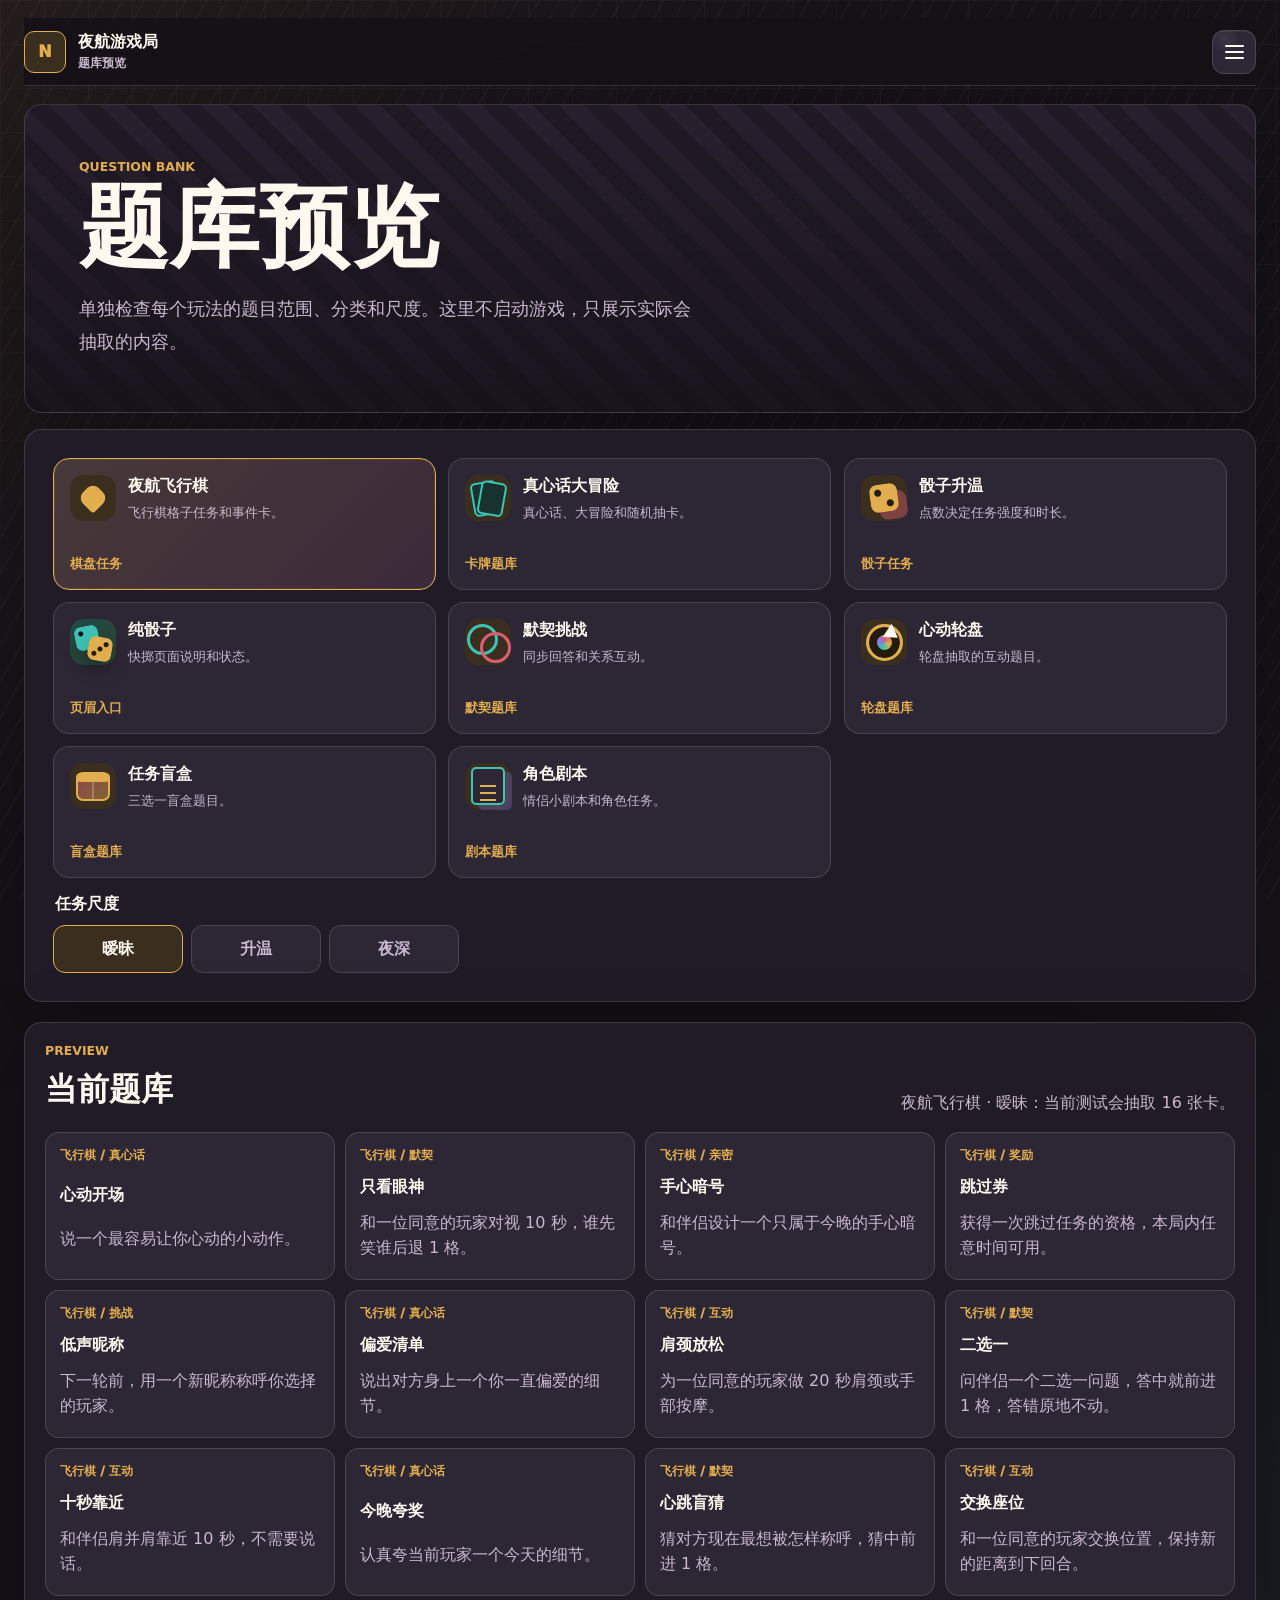
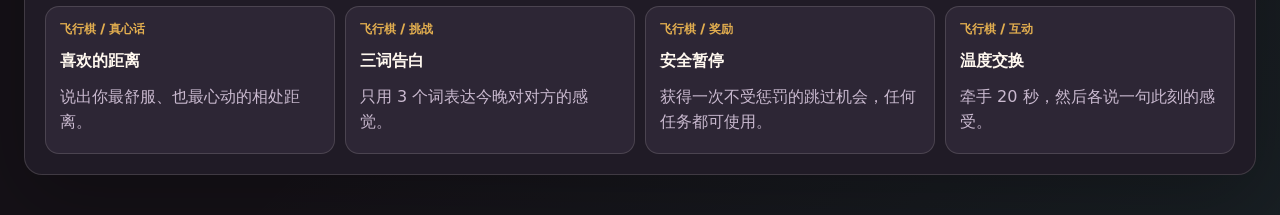
==== bank.html @ 799eeb6a "done" ====
<!doctype html>
<html lang="zh-CN">
  <head>
    <meta charset="UTF-8" />
    <meta name="viewport" content="width=device-width, initial-scale=1.0" />
    <title>题库预览 · 夜航游戏局</title>
    <link rel="stylesheet" href="styles.css" />
  </head>
  <body class="bank-page">
    <div class="page-texture" aria-hidden="true"></div>

    <main class="app-shell">
      <header class="site-header">
        <a class="brand-mark" href="index.html" aria-label="回到游戏库">
          <span class="brand-sigil">N</span>
          <span>
            <strong>夜航游戏局</strong>
            <small>题库预览</small>
          </span>
        </a>
        <button class="nav-toggle" type="button" aria-controls="siteMenu" aria-expanded="false" aria-label="打开页面导航">
          <span aria-hidden="true"></span>
        </button>
        <div class="header-content" id="siteMenu">
          <nav class="quick-nav" aria-label="页面导航">
            <a href="index.html#gamePicker">游戏库</a>
            <a href="bank.html" aria-current="page">题库预览</a>
            <a href="dice.html">纯骰子</a>
            <a href="ddf.html">Deep♂Dark♂Fantasy</a>
          </nav>
          <div class="header-meta" aria-label="站点状态">
            <span>独立页面</span>
            <span><b id="heroQuestionCount">0</b> 个题目</span>
            <span>3 档尺度</span>
            <span>可检查</span>
          </div>
        </div>
      </header>

      <section class="bank-page-hero" aria-labelledby="bankPageTitle">
        <div>
          <p class="eyebrow">Question Bank</p>
          <h1 id="bankPageTitle">题库预览</h1>
          <p class="lede">单独检查每个玩法的题目范围、分类和尺度。这里不启动游戏，只展示实际会抽取的内容。</p>
        </div>
      </section>

      <form class="bank-filter-form" id="setupForm" aria-label="题库筛选">
        <section class="game-picker bank-picker" id="gamePicker" aria-label="选择题库">
          <button class="game-card is-active" type="button" data-game="flight">
            <span class="game-icon flight-icon" aria-hidden="true"></span>
            <span>
              <strong>夜航飞行棋</strong>
              <small>飞行棋格子任务和事件卡。</small>
            </span>
            <b>棋盘任务</b>
          </button>
          <button class="game-card" type="button" data-game="truth">
            <span class="game-icon card-icon" aria-hidden="true"></span>
            <span>
              <strong>真心话大冒险</strong>
              <small>真心话、大冒险和随机抽卡。</small>
            </span>
            <b>卡牌题库</b>
          </button>
          <button class="game-card" type="button" data-game="dice">
            <span class="game-icon dice-icon" aria-hidden="true"></span>
            <span>
              <strong>骰子升温</strong>
              <small>点数决定任务强度和时长。</small>
            </span>
            <b>骰子任务</b>
          </button>
          <button class="game-card quick-dice-card" type="button" data-game="quickDice">
            <span class="game-icon pure-dice-icon" aria-hidden="true"></span>
            <span>
              <strong>纯骰子</strong>
              <small>快掷页面说明和状态。</small>
            </span>
            <b>页眉入口</b>
          </button>
          <button class="game-card" type="button" data-game="sync">
            <span class="game-icon sync-icon" aria-hidden="true"></span>
            <span>
              <strong>默契挑战</strong>
              <small>同步回答和关系互动。</small>
            </span>
            <b>默契题库</b>
          </button>
          <button class="game-card" type="button" data-game="wheel">
            <span class="game-icon wheel-icon" aria-hidden="true"></span>
            <span>
              <strong>心动轮盘</strong>
              <small>轮盘抽取的互动题目。</small>
            </span>
            <b>轮盘题库</b>
          </button>
          <button class="game-card" type="button" data-game="box">
            <span class="game-icon box-icon" aria-hidden="true"></span>
            <span>
              <strong>任务盲盒</strong>
              <small>三选一盲盒题目。</small>
            </span>
            <b>盲盒题库</b>
          </button>
          <button class="game-card" type="button" data-game="story">
            <span class="game-icon story-icon" aria-hidden="true"></span>
            <span>
              <strong>角色剧本</strong>
              <small>情侣小剧本和角色任务。</small>
            </span>
            <b>剧本题库</b>
          </button>
        </section>

        <section class="bank-filter-panel">
          <fieldset>
            <legend>任务尺度</legend>
            <div class="segmented" role="radiogroup" aria-label="任务尺度">
              <label>
                <input type="radio" name="spiceLevel" value="soft" checked />
                <span>暧昧</span>
              </label>
              <label>
                <input type="radio" name="spiceLevel" value="warm" />
                <span>升温</span>
              </label>
              <label>
                <input type="radio" name="spiceLevel" value="hot" />
                <span>夜深</span>
              </label>
            </div>
          </fieldset>

          <fieldset class="dice-options is-hidden" id="diceOptions">
            <legend>骰子数量</legend>
            <div class="segmented" role="radiogroup" aria-label="骰子数量">
              <label>
                <input type="radio" name="diceCount" value="1" />
                <span>1 颗</span>
              </label>
              <label>
                <input type="radio" name="diceCount" value="2" checked />
                <span>2 颗</span>
              </label>
              <label>
                <input type="radio" name="diceCount" value="3" />
                <span>3 颗</span>
              </label>
              <label>
                <input type="radio" name="diceCount" value="4" />
                <span>4 颗</span>
              </label>
              <label>
                <input type="radio" name="diceCount" value="5" />
                <span>5 颗</span>
              </label>
              <label>
                <input type="radio" name="diceCount" value="6" />
                <span>6 颗</span>
              </label>
              <label>
                <input type="radio" name="diceCount" value="7" />
                <span>7 颗</span>
              </label>
              <label>
                <input type="radio" name="diceCount" value="8" />
                <span>8 颗</span>
              </label>
            </div>
          </fieldset>
        </section>
      </form>

      <section class="bank-section standalone-bank" id="bankSection" aria-labelledby="bankTitle">
        <div class="section-heading">
          <div>
            <p class="eyebrow">Preview</p>
            <h2 id="bankTitle">当前题库</h2>
          </div>
          <p id="bankSummary">选择玩法和尺度后，这里会显示实际抽取范围。</p>
        </div>
        <div class="bank-grid" id="questionBank" aria-live="polite"></div>
      </section>
    </main>

    <script src="script.js"></script>
  </body>
</html>
---- styles.css ----
:root {
  --bg: #151117;
  --bg-deep: #0f0c12;
  --surface: #231d29;
  --surface-strong: #2d2635;
  --surface-soft: #332a3c;
  --ink: #fff8ef;
  --muted: #c9b9cf;
  --line: rgba(255, 248, 239, 0.14);
  --gold: #e1ad4f;
  --rose: #dc5d72;
  --teal: #3dc2b4;
  --violet: #8d78ea;
  --wine: #96384b;
  --fantasy: #c0264f;
  --fantasy-deep: #08050a;
  --focus: #ffd46b;
  --cell: #30283a;
  --safe: #51455e;
  color-scheme: dark;
  font-family:
    Inter, "PingFang SC", "Microsoft YaHei", "Noto Sans CJK SC", system-ui,
    sans-serif;
}

* {
  box-sizing: border-box;
}

html {
  scroll-behavior: smooth;
}

body {
  min-height: 100vh;
  margin: 0;
  background:
    linear-gradient(135deg, rgba(225, 173, 79, 0.07), transparent 28%),
    linear-gradient(315deg, rgba(61, 194, 180, 0.08), transparent 34%),
    var(--bg);
  color: var(--ink);
  overflow-x: hidden;
}

body.fantasy-mode {
  background:
    radial-gradient(circle at 12% 18%, rgba(255, 0, 180, 0.2), transparent 28%),
    radial-gradient(circle at 85% 8%, rgba(126, 34, 206, 0.24), transparent 30%),
    linear-gradient(135deg, rgba(192, 38, 79, 0.2), transparent 30%),
    linear-gradient(315deg, rgba(225, 173, 79, 0.08), transparent 34%),
    var(--fantasy-deep);
}

body.fantasy-mode::after {
  content: "";
  position: fixed;
  inset: 0;
  z-index: -1;
  background:
    repeating-linear-gradient(
      to bottom,
      rgba(255, 255, 255, 0.055) 0,
      rgba(255, 255, 255, 0.055) 1px,
      transparent 1px,
      transparent 5px
    );
  mix-blend-mode: overlay;
  opacity: 0.36;
  pointer-events: none;
}

body::before {
  content: "";
  position: fixed;
  inset: 0;
  z-index: -2;
  background:
    linear-gradient(rgba(255, 248, 239, 0.035) 1px, transparent 1px),
    linear-gradient(90deg, rgba(255, 248, 239, 0.035) 1px, transparent 1px);
  background-size: 44px 44px;
  mask-image: linear-gradient(to bottom, black, transparent 82%);
  animation: gridFloat 18s linear infinite;
}

.page-texture {
  position: fixed;
  inset: 0;
  z-index: -1;
  background:
    repeating-linear-gradient(
      120deg,
      transparent 0,
      transparent 16px,
      rgba(255, 248, 239, 0.025) 16px,
      rgba(255, 248, 239, 0.025) 18px
    );
  animation: textureDrift 22s linear infinite;
  pointer-events: none;
}

.ddf-dare-only .app-shell {
  position: relative;
  z-index: 2;
}

.ddf-dare-only .page-texture {
  z-index: 30;
  overflow: hidden;
  background:
    radial-gradient(circle at 18% 18%, rgba(192, 132, 252, 0.18), transparent 26%),
    radial-gradient(circle at 82% 36%, rgba(217, 70, 239, 0.13), transparent 30%),
    repeating-linear-gradient(
      120deg,
      transparent 0,
      transparent 16px,
      rgba(255, 248, 239, 0.025) 16px,
      rgba(255, 248, 239, 0.025) 18px
    );
  mix-blend-mode: screen;
  animation: textureDrift 22s linear infinite;
}

.ddf-dare-only .page-texture::before,
.ddf-dare-only .page-texture::after {
  content: "";
  position: fixed;
  pointer-events: none;
}

.ddf-dare-only .page-texture::before {
  inset: -18% -14%;
  z-index: 0;
  background:
    radial-gradient(ellipse at 12% 28%, rgba(168, 85, 247, 0.5), transparent 42%),
    radial-gradient(ellipse at 76% 18%, rgba(236, 72, 153, 0.28), transparent 36%),
    radial-gradient(ellipse at 38% 68%, rgba(126, 34, 206, 0.44), transparent 48%),
    radial-gradient(ellipse at 88% 82%, rgba(109, 40, 217, 0.34), transparent 44%),
    radial-gradient(ellipse at 50% 44%, rgba(59, 7, 100, 0.34), transparent 58%);
  filter: blur(42px);
  mix-blend-mode: screen;
  opacity: 0.86;
  transform: translate3d(0, 0, 0) scale(1);
  animation: ddfPageSmoke 18s ease-in-out infinite;
  will-change: transform, opacity;
}

.ddf-dare-only .page-texture::after {
  top: -10vh;
  left: 50%;
  z-index: 1;
  width: min(58vw, 720px);
  height: min(88vh, 860px);
  background:
    linear-gradient(180deg, rgba(255, 255, 255, 0.98), rgba(216, 180, 254, 0.78) 34%, rgba(168, 85, 247, 0.2) 62%, transparent),
    linear-gradient(90deg, rgba(255, 255, 255, 0.28), transparent 18%, rgba(192, 132, 252, 0.3));
  clip-path: polygon(45% 0, 58% 0, 48% 23%, 66% 23%, 44% 49%, 58% 49%, 28% 100%, 37% 60%, 21% 60%, 41% 33%, 30% 33%);
  filter:
    drop-shadow(0 0 14px rgba(255, 255, 255, 0.9))
    drop-shadow(0 0 28px rgba(216, 180, 254, 0.76))
    drop-shadow(0 0 54px rgba(168, 85, 247, 0.56));
  mix-blend-mode: screen;
  opacity: 0;
  transform: translate3d(-8%, 0, 0) rotate(8deg) scale(0.98);
  animation: ddfLightningFlash 8.6s steps(1, end) infinite;
  will-change: opacity, transform;
}

button,
input {
  font: inherit;
}

button,
a {
  -webkit-tap-highlight-color: transparent;
}

button {
  cursor: pointer;
}

button:disabled {
  cursor: not-allowed;
  opacity: 0.5;
}

.plane:disabled {
  cursor: default;
  opacity: 1;
}

:focus-visible {
  outline: 3px solid var(--focus);
  outline-offset: 3px;
}

.app-shell {
  width: min(1440px, 100%);
  min-height: 100vh;
  margin: 0 auto;
  padding: 18px 24px 40px;
}

.site-header {
  position: sticky;
  top: 0;
  z-index: 20;
  display: grid;
  grid-template-columns: minmax(0, 1fr) auto;
  align-items: center;
  gap: 16px;
  min-height: 68px;
  border-bottom: 1px solid var(--line);
  background: color-mix(in srgb, var(--bg) 86%, transparent);
  backdrop-filter: blur(16px);
}

.brand-mark,
.quick-nav a {
  color: var(--ink);
  text-decoration: none;
}

.brand-mark {
  display: inline-flex;
  gap: 12px;
  align-items: center;
  min-width: 0;
}

.brand-sigil {
  display: grid;
  width: 42px;
  aspect-ratio: 1;
  place-items: center;
  border: 1px solid var(--gold);
  border-radius: 10px;
  background: #3a2f1e;
  color: var(--gold);
  font-weight: 1000;
}

.brand-mark strong,
.brand-mark small {
  display: block;
}

.brand-mark small {
  margin-top: 2px;
  color: var(--muted);
  font-size: 0.78rem;
  font-weight: 700;
}

.nav-toggle {
  position: relative;
  display: grid;
  width: 44px;
  aspect-ratio: 1;
  place-items: center;
  border: 1px solid var(--line);
  border-radius: 12px;
  background:
    radial-gradient(circle at 28% 18%, rgba(255, 255, 255, 0.08), transparent 34%),
    var(--surface-strong);
  color: var(--ink);
  box-shadow: inset 0 1px 0 rgba(255, 255, 255, 0.06);
  transition:
    border-color 180ms ease,
    background-color 180ms ease,
    transform 180ms ease,
    box-shadow 180ms ease;
}

.nav-toggle:hover {
  border-color: var(--gold);
  transform: translateY(-1px);
}

.nav-toggle span,
.nav-toggle span::before,
.nav-toggle span::after {
  display: block;
  width: 19px;
  height: 2px;
  border-radius: 999px;
  background: currentColor;
  transition:
    transform 180ms ease,
    opacity 180ms ease;
}

.nav-toggle span {
  position: relative;
}

.nav-toggle span::before,
.nav-toggle span::after {
  content: "";
  position: absolute;
  left: 0;
}

.nav-toggle span::before {
  top: -6px;
}

.nav-toggle span::after {
  top: 6px;
}

.site-header.is-menu-open .nav-toggle {
  border-color: var(--gold);
  background: #3a2f1e;
  box-shadow: 0 10px 28px rgba(0, 0, 0, 0.24);
}

.site-header.is-menu-open .nav-toggle span {
  transform: rotate(45deg);
}

.site-header.is-menu-open .nav-toggle span::before {
  opacity: 0;
  transform: translateY(6px);
}

.site-header.is-menu-open .nav-toggle span::after {
  transform: translateY(-6px) rotate(-90deg);
}

.header-content {
  position: absolute;
  top: calc(100% + 10px);
  right: 0;
  z-index: 25;
  display: grid;
  width: min(560px, calc(100vw - 48px));
  min-width: 0;
  border: 1px solid var(--line);
  border-radius: 16px;
  background: color-mix(in srgb, var(--surface) 94%, black);
  padding: 12px;
  justify-items: end;
  gap: 8px;
  box-shadow: 0 22px 60px rgba(0, 0, 0, 0.34);
  max-height: 0;
  opacity: 0;
  overflow: hidden;
  pointer-events: none;
  transform: translateY(-6px) scale(0.98);
  transition: none;
}

.site-header.is-menu-open .header-content,
.site-header.is-menu-open #siteMenu {
  max-height: 420px !important;
  opacity: 1 !important;
  pointer-events: auto;
  transform: translateY(0) scale(1) !important;
}

.quick-nav {
  display: flex;
  flex-wrap: wrap;
  justify-content: flex-end;
  gap: 8px;
}

.quick-nav a {
  min-height: 38px;
  border: 1px solid transparent;
  border-radius: 999px;
  padding: 9px 13px;
  color: var(--muted);
  font-weight: 800;
  transition:
    border-color 180ms ease,
    color 180ms ease,
    background-color 180ms ease;
}

.quick-nav a:hover {
  border-color: var(--line);
  background: var(--surface);
  color: var(--ink);
}

.quick-nav a[aria-current="page"] {
  border-color: color-mix(in srgb, var(--gold) 74%, white);
  background: #3a2f1e;
  color: var(--ink);
}

.header-meta {
  display: none;
  flex-wrap: wrap;
  justify-content: flex-end;
  gap: 6px;
  min-width: 0;
}

.header-meta span {
  position: relative;
  overflow: hidden;
  display: inline-grid;
  min-height: 30px;
  place-items: center;
  border: 1px solid color-mix(in srgb, var(--line) 84%, transparent);
  border-radius: 999px;
  background: rgba(45, 38, 53, 0.58);
  color: var(--muted);
  padding: 6px 10px;
  font-size: 0.75rem;
  font-weight: 900;
  white-space: nowrap;
}

.header-meta b {
  color: var(--gold);
}

.header-meta span::after {
  content: "";
  position: absolute;
  inset: 0 auto 0 -70%;
  width: 48%;
  background: linear-gradient(90deg, transparent, rgba(255, 248, 239, 0.18), transparent);
  pointer-events: none;
  transform: skewX(-18deg);
  animation: headerShine 4200ms ease-in-out infinite;
}

.fantasy-mode .header-meta span {
  border-color: rgba(255, 0, 180, 0.28);
  background: rgba(27, 16, 25, 0.72);
  color: #ffb4dc;
}

.fantasy-mode .nav-toggle {
  border-color: rgba(255, 0, 180, 0.34);
  background:
    radial-gradient(circle at 30% 20%, rgba(255, 0, 180, 0.18), transparent 34%),
    #211225;
  color: #ffb4dc;
}

.fantasy-mode .site-header.is-menu-open .nav-toggle {
  border-color: rgba(255, 212, 107, 0.66);
  background: #3a2030;
}

.setup-panel {
  display: grid;
  grid-template-columns: minmax(320px, 0.72fr) minmax(520px, 1.28fr);
  gap: 20px;
  align-items: stretch;
  min-height: calc(100vh - 96px);
  padding-top: 18px;
}

.brand-block,
.setup-form,
.bank-page-hero,
.bank-filter-form,
.bank-section,
.setting-panel,
.launch-panel,
.side-panel,
.board-wrap,
.top-bar,
.dice-stage,
.truth-stage,
.quick-dice-stage,
.mini-stage,
.task-dialog form {
  border: 1px solid var(--line);
  border-radius: 18px;
  background: color-mix(in srgb, var(--surface) 92%, black);
  box-shadow: 0 24px 80px rgba(0, 0, 0, 0.24);
}

.brand-block {
  position: relative;
  display: flex;
  flex-direction: column;
  justify-content: space-between;
  overflow: hidden;
  min-height: 560px;
  padding: clamp(28px, 5vw, 64px);
  background:
    linear-gradient(rgba(21, 17, 23, 0.05), rgba(21, 17, 23, 0.78)),
    repeating-linear-gradient(
      45deg,
      #211a27 0,
      #211a27 18px,
      #2a2131 18px,
      #2a2131 36px
    );
  animation: panelEnter 520ms ease both;
}

.brand-block > * {
  position: relative;
  z-index: 1;
}

.brand-block::after {
  animation: brandScan 4200ms ease-in-out infinite;
}

.fantasy-mode .brand-block,
.fantasy-mode .bank-section {
  border-color: rgba(192, 38, 79, 0.42);
  background:
    linear-gradient(rgba(8, 5, 10, 0.06), rgba(8, 5, 10, 0.76)),
    repeating-linear-gradient(
      45deg,
      #120b13 0,
      #120b13 18px,
      #1b1019 18px,
      #1b1019 36px
    );
  box-shadow:
    0 0 0 1px rgba(255, 0, 180, 0.12),
    0 24px 100px rgba(0, 0, 0, 0.42),
    0 0 42px rgba(192, 38, 79, 0.18);
}

.fantasy-mode .brand-block {
  justify-content: space-between;
  overflow: hidden;
}

.ddf-panel {
  grid-template-columns: minmax(560px, 1.34fr) minmax(360px, 0.66fr);
  align-items: start;
  min-height: auto;
  gap: clamp(14px, 1.8vw, 22px);
}

.ddf-panel .brand-block {
  display: grid;
  grid-template-columns: minmax(380px, 1.22fr) minmax(220px, 0.78fr);
  grid-template-areas:
    "poster copy"
    "stamps copy"
    "metrics metrics";
  gap: clamp(12px, 1.8vw, 20px);
  align-content: start;
  align-items: start;
  justify-content: stretch;
  min-height: auto;
  padding: clamp(20px, 2.6vw, 34px);
}

.ddf-panel .setup-form {
  align-self: start;
  justify-self: start;
  width: min(100%, 520px);
  min-height: auto;
  padding: clamp(16px, 1.8vw, 22px);
  gap: 12px;
}

.ddf-glyph-field {
  position: absolute;
  inset: 0;
  z-index: 0;
  pointer-events: none;
}

.ddf-glyph-field span {
  position: absolute;
  display: grid;
  width: clamp(42px, 7vw, 92px);
  aspect-ratio: 1;
  place-items: center;
  border: 1px solid rgba(255, 0, 180, 0.22);
  border-radius: 999px;
  background: radial-gradient(circle, rgba(255, 0, 180, 0.12), transparent 64%);
  color: rgba(255, 212, 107, 0.58);
  font-size: clamp(2rem, 5vw, 4.8rem);
  font-weight: 1000;
  line-height: 1;
  text-shadow:
    0 0 18px rgba(255, 0, 180, 0.42),
    0 0 34px rgba(255, 212, 107, 0.24);
  transform: translate3d(0, 0, 0) rotate(0deg);
  animation: ddfGlyphDrift var(--glyph-speed, 7s) ease-in-out infinite;
}

.ddf-glyph-field span:nth-child(1) {
  --glyph-speed: 6.4s;
  left: 8%;
  top: 9%;
  animation-delay: -0.8s;
}

.ddf-glyph-field span:nth-child(2) {
  --glyph-speed: 7.2s;
  right: 10%;
  top: 13%;
  animation-delay: -1.8s;
}

.ddf-glyph-field span:nth-child(3) {
  --glyph-speed: 8s;
  left: 42%;
  top: 5%;
  animation-delay: -3.2s;
}

.ddf-glyph-field span:nth-child(4) {
  --glyph-speed: 7.6s;
  right: 17%;
  bottom: 16%;
  animation-delay: -2.4s;
}

.ddf-glyph-field span:nth-child(5) {
  --glyph-speed: 6.8s;
  left: 18%;
  bottom: 18%;
  animation-delay: -4s;
}

.ddf-glyph-field span:nth-child(6) {
  --glyph-speed: 8.4s;
  right: 38%;
  bottom: 6%;
  animation-delay: -5.2s;
}

.ddf-hero-poster {
  position: relative;
  grid-area: poster;
  width: min(100%, clamp(410px, 35vw, 560px));
  margin: 0 auto 4px;
  border: 2px solid rgba(255, 0, 180, 0.58);
  border-radius: 18px;
  background: #050308;
  box-shadow:
    0 0 0 4px rgba(8, 5, 10, 0.82),
    0 0 34px rgba(255, 0, 180, 0.3);
  overflow: visible;
  isolation: isolate;
  transform: rotate(-1.2deg);
  animation: posterFloat 5200ms ease-in-out infinite;
}

.ddf-hero-poster::before,
.ddf-hero-poster::after {
  content: "";
  position: absolute;
  inset: 0;
  pointer-events: none;
}

.ddf-hero-poster::before {
  z-index: 3;
  border-radius: 16px;
  background:
    linear-gradient(90deg, rgba(255, 0, 180, 0.22), transparent 18%, transparent 82%, rgba(126, 34, 206, 0.26)),
    repeating-linear-gradient(to bottom, rgba(255, 255, 255, 0.08) 0, rgba(255, 255, 255, 0.08) 1px, transparent 1px, transparent 4px);
  mix-blend-mode: screen;
  opacity: 0.5;
  animation: ddfPosterNeonFlash 9.4s steps(1, end) infinite;
}

.ddf-hero-poster::after {
  z-index: 4;
  border-radius: 16px;
  border: 12px solid rgba(0, 0, 0, 0.32);
  box-shadow: inset 0 0 60px rgba(0, 0, 0, 0.78);
}

.ddf-poster-smoke,
.ddf-poster-smoke::before,
.ddf-poster-smoke::after {
  position: absolute;
  pointer-events: none;
}

.ddf-poster-smoke {
  inset: -18% -16% -16% -18%;
  z-index: 2;
  border-radius: 34px;
  background:
    radial-gradient(ellipse at 12% 22%, rgba(168, 85, 247, 0.48), transparent 38%),
    radial-gradient(ellipse at 82% 18%, rgba(217, 70, 239, 0.3), transparent 34%),
    radial-gradient(ellipse at 48% 88%, rgba(126, 34, 206, 0.36), transparent 42%),
    radial-gradient(ellipse at 56% 46%, rgba(88, 28, 135, 0.22), transparent 56%);
  filter: blur(20px);
  mix-blend-mode: screen;
  opacity: 0.76;
  transform: translate3d(0, 0, 0) scale(1);
  animation: ddfPosterSmoke 7600ms ease-in-out infinite;
}

.ddf-poster-smoke::before,
.ddf-poster-smoke::after {
  content: "";
  border-radius: 999px;
  mix-blend-mode: screen;
}

.ddf-poster-smoke::before {
  left: 2%;
  top: 6%;
  width: 68%;
  height: 42%;
  background: radial-gradient(ellipse, rgba(192, 132, 252, 0.42), transparent 70%);
  filter: blur(28px);
  animation: ddfPosterSmokeCurl 9200ms ease-in-out infinite;
}

.ddf-poster-smoke::after {
  right: -2%;
  bottom: 2%;
  width: 78%;
  height: 52%;
  background:
    radial-gradient(ellipse, rgba(236, 72, 153, 0.28), transparent 68%),
    radial-gradient(ellipse at 30% 72%, rgba(109, 40, 217, 0.34), transparent 70%);
  filter: blur(30px);
  animation: ddfPosterSmokeCurl 10400ms ease-in-out infinite reverse;
}

.ddf-poster-frame {
  position: relative;
  z-index: 1;
  display: block;
  width: 100%;
  aspect-ratio: 1;
  border-radius: 16px;
  overflow: hidden;
  background: #050308;
}

.ddf-poster-slide {
  position: absolute;
  inset: 0;
  display: block;
  width: 100%;
  height: 100%;
  object-fit: cover;
  opacity: 0;
  filter: saturate(1.22) contrast(1.13);
  transform: translateZ(0) scale(1.018);
  animation:
    ddfPosterImageFlash 9.4s steps(1, end) infinite,
    ddfPosterSlideFade 10s ease-in-out infinite;
  will-change: filter, opacity, transform;
}

.ddf-poster-slide:nth-child(2) {
  animation-delay: 0s, -5s;
}

.ddf-hero-poster figcaption {
  position: absolute;
  left: 12px;
  right: 12px;
  bottom: 12px;
  z-index: 2;
  display: grid;
  min-height: 34px;
  place-items: center;
  border: 1px solid rgba(255, 212, 107, 0.55);
  border-radius: 8px;
  background: rgba(5, 3, 8, 0.78);
  color: #ffd46b;
  font-size: clamp(0.76rem, 1.4vw, 0.95rem);
  font-weight: 1000;
  text-align: center;
}

.ddf-copy {
  grid-area: copy;
  display: grid;
  gap: 10px;
  position: relative;
  z-index: 2;
  align-self: center;
}

.ddf-title {
  position: relative;
  max-width: min(100%, 9.4ch);
  margin: 0;
  color: #fff7fb;
  font-size: clamp(2.35rem, 4.1vw, 3.85rem);
  font-weight: 1000;
  line-height: 0.9;
  overflow-wrap: anywhere;
  text-shadow:
    4px 0 #ff00bf,
    -3px 0 #7c3aed,
    0 0 22px rgba(255, 0, 180, 0.45);
  text-transform: uppercase;
  animation: titleFlicker 3600ms ease-in-out infinite;
}

.ddf-title::before {
  content: "♂";
  position: absolute;
  right: -0.58em;
  top: -0.18em;
  color: #ffd46b;
  font-size: 0.46em;
  opacity: 0.9;
  text-shadow:
    0 0 16px rgba(255, 212, 107, 0.54),
    0 0 30px rgba(255, 0, 180, 0.44);
  animation: ddfTitleSigil 2200ms ease-in-out infinite;
}

.ddf-title span {
  display: block;
}

.ddf-title::after {
  display: none;
}

.ddf-hero-intro {
  display: grid;
  gap: 8px;
}

.ddf-hero-intro strong,
.ddf-hero-intro span {
  display: block;
}

.ddf-hero-intro strong {
  color: var(--gold);
  font-size: clamp(1rem, 1.7vw, 1.34rem);
  font-weight: 1000;
  line-height: 1.24;
  text-shadow: 0 0 18px rgba(255, 212, 107, 0.26);
}

.ddf-hero-intro span {
  color: #ffcae8;
  font-size: clamp(0.88rem, 1.08vw, 1rem);
  font-weight: 760;
  line-height: 1.62;
  overflow-wrap: anywhere;
}

.ddf-stamps {
  grid-area: stamps;
  display: flex;
  flex-wrap: wrap;
  gap: 8px;
  margin: 4px 0 0;
}

.ddf-panel .hero-metrics {
  grid-area: metrics;
  margin-top: 0;
}

.ddf-panel .hero-metrics div {
  padding: 10px;
}

.ddf-stamps span {
  border: 1px solid rgba(255, 0, 180, 0.5);
  border-radius: 999px;
  background: rgba(5, 3, 8, 0.6);
  color: #ff6bde;
  padding: 7px 10px;
  font-size: 0.78rem;
  font-weight: 1000;
  transform: rotate(-1deg);
  animation: ddfStampPulse 2600ms ease-in-out infinite;
}

.brand-block::before,
.brand-block::after {
  content: "";
  position: absolute;
  inset-inline: 32px;
  height: 1px;
  background: linear-gradient(90deg, transparent, rgba(225, 173, 79, 0.62), transparent);
  pointer-events: none;
}

.brand-block::before {
  top: 34px;
}

.brand-block::after {
  bottom: 34px;
}

.eyebrow {
  margin: 0 0 10px;
  color: var(--gold);
  font-size: 0.78rem;
  font-weight: 900;
  letter-spacing: 0;
  text-transform: uppercase;
}

h1,
h2,
h3,
p {
  margin-top: 0;
}

h1 {
  position: relative;
  max-width: 10ch;
  margin-bottom: 20px;
  font-size: clamp(3.2rem, 8.2vw, 7rem);
  line-height: 0.98;
  letter-spacing: 0;
}

h2 {
  margin-bottom: 4px;
  font-size: clamp(1.45rem, 2.6vw, 2rem);
  letter-spacing: 0;
}

h3 {
  margin-bottom: 14px;
  font-size: clamp(1.35rem, 2.2vw, 1.85rem);
}

.lede {
  max-width: 620px;
  margin-bottom: 0;
  color: var(--muted);
  font-size: 1.12rem;
  line-height: 1.85;
}

.hero-metrics {
  display: grid;
  grid-template-columns: repeat(3, minmax(0, 1fr));
  gap: 10px;
  margin-top: 28px;
}

.hero-metrics div {
  border: 1px solid var(--line);
  border-radius: 14px;
  background: rgba(21, 17, 23, 0.54);
  padding: 12px;
}

.hero-metrics strong,
.hero-metrics span {
  display: block;
}

.hero-metrics strong {
  color: var(--gold);
  font-size: 1.55rem;
  line-height: 1;
}

.hero-metrics span {
  margin-top: 6px;
  color: var(--muted);
  font-weight: 800;
}

.lobby-board {
  display: grid;
  grid-template-columns: 1fr;
  gap: 10px;
  margin-top: 24px;
}

.lobby-board article {
  position: relative;
  overflow: hidden;
  border: 1px solid rgba(255, 248, 239, 0.12);
  border-radius: 14px;
  background: rgba(21, 17, 23, 0.56);
  padding: 13px 14px;
  animation: lobbyItemIn 520ms ease both;
}

.lobby-board article:nth-child(2) {
  animation-delay: 90ms;
}

.lobby-board article:nth-child(3) {
  animation-delay: 180ms;
}

.lobby-board article::after {
  content: "";
  position: absolute;
  inset: auto 12px 0;
  height: 1px;
  background: linear-gradient(90deg, transparent, rgba(225, 173, 79, 0.7), transparent);
  opacity: 0.62;
  pointer-events: none;
  animation: railGlow 2400ms ease-in-out infinite;
}

.lobby-board span,
.lobby-board strong {
  display: block;
}

.lobby-board span {
  color: var(--muted);
  font-size: 0.78rem;
  font-weight: 900;
}

.lobby-board strong {
  margin-top: 4px;
  color: var(--ink);
  font-size: 0.98rem;
}

.setup-form {
  display: flex;
  flex-direction: column;
  gap: 16px;
  padding: clamp(18px, 3vw, 30px);
  animation: panelEnter 620ms 80ms ease both;
}

.bank-page-hero {
  display: grid;
  min-height: 260px;
  align-items: end;
  margin-top: 18px;
  padding: clamp(24px, 5vw, 54px);
  background:
    linear-gradient(rgba(21, 17, 23, 0.08), rgba(21, 17, 23, 0.76)),
    repeating-linear-gradient(45deg, #211a27 0, #211a27 18px, #2a2131 18px, #2a2131 36px);
  overflow: hidden;
}

.bank-page-hero h1 {
  max-width: none;
  font-size: clamp(3rem, 7vw, 6rem);
}

.bank-filter-form {
  display: grid;
  gap: 16px;
  margin-top: 16px;
  padding: clamp(18px, 3vw, 28px);
}

.bank-picker {
  grid-template-columns: repeat(4, minmax(0, 1fr));
}

.bank-filter-panel {
  display: grid;
  grid-template-columns: minmax(240px, 0.7fr) minmax(320px, 1.3fr);
  gap: 14px;
  align-items: start;
}

.form-heading {
  display: flex;
  justify-content: space-between;
  align-items: end;
  gap: 12px;
}

.form-heading h2,
.form-heading p {
  margin-bottom: 0;
}

.form-heading.compact {
  display: grid;
  align-items: start;
  margin-bottom: 12px;
}

.game-picker {
  display: grid;
  grid-template-columns: repeat(3, minmax(0, 1fr));
  gap: 12px;
}

.ddf-only-picker {
  grid-template-columns: 1fr;
}

.ddf-panel .game-card {
  grid-template-columns: 38px minmax(0, 1fr);
  min-height: 86px;
  align-items: center;
  padding: 12px;
}

.ddf-panel .game-card b {
  align-self: end;
}

.ddf-panel .setup-grid {
  align-items: stretch;
}

.ddf-panel .segmented {
  grid-template-columns: repeat(3, minmax(0, 1fr));
}

.ddf-panel .segmented span,
.ddf-panel .name-input input {
  min-height: 40px;
}

.ddf-panel .name-fields {
  gap: 10px;
}

.ddf-panel .name-input {
  gap: 5px;
}

.ddf-panel .name-input span {
  font-size: 0.84rem;
}

.ddf-panel .name-input input {
  border-radius: 10px;
  padding-inline: 10px;
}

.ddf-panel .locked-mode {
  gap: 5px;
  padding: 12px 14px;
}

.ddf-panel .consent-row {
  align-items: center;
  gap: 8px;
  font-size: 0.9rem;
  line-height: 1.45;
}

.ddf-panel .consent-row input {
  width: 16px;
  height: 16px;
  margin-top: 0;
}

.ddf-panel .start-action {
  min-height: 48px;
  font-size: 0.98rem;
}

.game-card {
  position: relative;
  overflow: hidden;
  display: grid;
  grid-template-columns: 46px minmax(0, 1fr);
  gap: 12px;
  align-items: start;
  min-height: 132px;
  border: 1px solid var(--line);
  border-radius: 16px;
  background: var(--surface-strong);
  color: var(--ink);
  padding: 16px;
  text-align: left;
  transform: translateY(0);
  transition:
    border-color 180ms ease,
    background-color 180ms ease,
    transform 180ms ease,
    box-shadow 180ms ease;
  animation: gameCardIn 460ms ease both;
}

.game-card:nth-child(2) {
  animation-delay: 50ms;
}

.game-card:nth-child(3) {
  animation-delay: 100ms;
}

.game-card:nth-child(4) {
  animation-delay: 150ms;
}

.game-card:nth-child(5) {
  animation-delay: 200ms;
}

.game-card:nth-child(6) {
  animation-delay: 250ms;
}

.game-card:nth-child(7) {
  animation-delay: 300ms;
}

.game-card:nth-child(8) {
  animation-delay: 350ms;
}

.game-card::after {
  content: "";
  position: absolute;
  inset: 0 auto 0 -45%;
  width: 34%;
  background: linear-gradient(90deg, transparent, rgba(255, 248, 239, 0.12), transparent);
  transform: skewX(-18deg);
  opacity: 0;
  pointer-events: none;
  transition: opacity 180ms ease;
}

.game-card:hover {
  transform: translateY(-3px);
  border-color: color-mix(in srgb, var(--gold) 70%, white);
}

.game-card:hover .game-icon {
  animation: iconBounce 520ms ease both;
}

.game-card:hover::after,
.game-card.is-active::after {
  opacity: 1;
  animation: cardSweep 1200ms ease;
}

.game-card.is-active {
  border-color: var(--gold);
  background:
    linear-gradient(135deg, rgba(225, 173, 79, 0.14), rgba(220, 93, 114, 0.08)),
    var(--surface-strong);
  box-shadow:
    inset 0 0 0 1px rgba(225, 173, 79, 0.12),
    0 0 0 0 rgba(225, 173, 79, 0.2);
  animation:
    gameCardIn 460ms ease both,
    activeGlow 2600ms ease-in-out infinite;
}

.quick-dice-card.is-active {
  border-color: var(--teal);
  background:
    linear-gradient(135deg, rgba(61, 194, 180, 0.16), rgba(225, 173, 79, 0.1)),
    var(--surface-strong);
}

.game-card strong,
.game-card small,
.game-card b {
  display: block;
}

.game-card strong {
  margin-bottom: 6px;
  font-size: 1.02rem;
}

.game-card small {
  color: var(--muted);
  line-height: 1.55;
}

.game-card b {
  grid-column: 1 / -1;
  align-self: end;
  color: var(--gold);
  font-size: 0.82rem;
}

.settings-dock {
  display: grid;
  grid-template-columns: minmax(0, 1.05fr) minmax(0, 0.95fr);
  gap: 12px;
}

.setup-form.is-quick-dice .settings-dock {
  grid-template-columns: 1fr;
}

.setup-form.is-quick-dice .setup-grid {
  grid-template-columns: 1fr;
}

.setup-form.is-quick-dice .setup-grid fieldset:first-child,
.setup-form.is-quick-dice .player-setting-panel {
  display: none;
}

.setup-form.is-quick-dice .dice-options {
  animation: panelEnter 360ms ease both;
}

.setting-panel,
.launch-panel {
  padding: 16px;
}

.launch-row {
  display: grid;
  grid-template-columns: minmax(0, 0.92fr) minmax(0, 1.08fr);
  gap: 12px;
  align-items: stretch;
}

.launch-panel {
  display: grid;
  gap: 14px;
  align-content: space-between;
}

.ddf-entry {
  display: grid;
  gap: 8px;
  border: 1px solid rgba(192, 38, 79, 0.5);
  border-radius: 16px;
  background:
    linear-gradient(135deg, rgba(192, 38, 79, 0.16), rgba(225, 173, 79, 0.06)),
    var(--surface-strong);
  color: var(--ink);
  padding: 16px;
  text-decoration: none;
  transition:
    border-color 180ms ease,
    transform 180ms ease,
    background-color 180ms ease;
}

.ddf-entry:hover {
  transform: translateY(-2px);
  border-color: #ff6b93;
}

.ddf-entry span {
  color: #ff6b93;
  font-size: 0.8rem;
  font-weight: 1000;
  text-transform: uppercase;
}

.ddf-entry strong {
  font-size: 1.08rem;
}

.ddf-entry small {
  color: var(--muted);
  line-height: 1.55;
}

.game-icon {
  position: relative;
  display: grid;
  width: 46px;
  aspect-ratio: 1;
  place-items: center;
  border-radius: 14px;
  background: #3a2f1e;
}

.flight-icon::before {
  content: "";
  width: 22px;
  height: 22px;
  border-radius: 8px 8px 3px 8px;
  background: var(--gold);
  transform: rotate(45deg);
}

.card-icon::before,
.card-icon::after {
  content: "";
  position: absolute;
  width: 22px;
  height: 30px;
  border: 2px solid var(--teal);
  border-radius: 5px;
  background: #17322f;
}

.card-icon::before {
  transform: rotate(-10deg) translateX(-3px);
}

.card-icon::after {
  transform: rotate(10deg) translateX(4px);
}

.wrestle-icon {
  overflow: hidden;
  background:
    radial-gradient(circle at 30% 20%, rgba(255, 212, 107, 0.3), transparent 30%),
    linear-gradient(145deg, #35113d, #140915);
  color: #ff6bd5;
  box-shadow: inset 0 0 18px rgba(255, 0, 180, 0.18);
}

.wrestle-icon::before {
  content: "♂";
  position: relative;
  z-index: 1;
  color: #ff6bd5;
  font-size: 2.25rem;
  font-weight: 1000;
  line-height: 1;
  text-shadow: 0 0 14px rgba(255, 0, 180, 0.62);
}

.wrestle-icon::after {
  content: "";
  position: absolute;
  inset: 8px;
  border: 2px solid rgba(255, 212, 107, 0.56);
  transform: rotate(-18deg);
}

.dice-icon::before {
  content: "";
  width: 28px;
  aspect-ratio: 1;
  border-radius: 8px;
  background:
    radial-gradient(circle at 30% 30%, #241b0a 0 3px, transparent 4px),
    radial-gradient(circle at 70% 70%, #241b0a 0 3px, transparent 4px),
    var(--gold);
  box-shadow: 8px 8px 0 rgba(220, 93, 114, 0.42);
  transform: rotate(-8deg);
}

.pure-dice-icon {
  background:
    linear-gradient(145deg, rgba(61, 194, 180, 0.18), rgba(225, 173, 79, 0.12)),
    #17322f;
}

.pure-dice-icon::before,
.pure-dice-icon::after {
  content: "";
  position: absolute;
  width: 24px;
  aspect-ratio: 1;
  border-radius: 7px;
  background:
    radial-gradient(circle at 28% 28%, #101013 0 2px, transparent 3px),
    radial-gradient(circle at 72% 72%, #101013 0 2px, transparent 3px),
    var(--teal);
  box-shadow: 0 10px 18px rgba(0, 0, 0, 0.2);
}

.pure-dice-icon::before {
  transform: translate(-6px, -4px) rotate(-12deg);
}

.pure-dice-icon::after {
  background:
    radial-gradient(circle at 28% 72%, #241b0a 0 2px, transparent 3px),
    radial-gradient(circle at 50% 50%, #241b0a 0 2px, transparent 3px),
    radial-gradient(circle at 72% 28%, #241b0a 0 2px, transparent 3px),
    var(--gold);
  transform: translate(7px, 7px) rotate(10deg);
}

.sync-icon::before,
.sync-icon::after {
  content: "";
  position: absolute;
  width: 25px;
  aspect-ratio: 1;
  border: 3px solid var(--teal);
  border-radius: 999px;
}

.sync-icon::before {
  transform: translate(-6px, -3px);
}

.sync-icon::after {
  border-color: var(--rose);
  transform: translate(7px, 5px);
}

.wheel-icon::before {
  content: "";
  width: 31px;
  aspect-ratio: 1;
  border: 3px solid var(--gold);
  border-radius: 999px;
  background:
    conic-gradient(from 18deg, var(--rose), var(--gold), var(--teal), var(--violet), var(--rose));
  box-shadow: inset 0 0 0 8px #241b0a;
}

.wheel-icon::after {
  content: "";
  position: absolute;
  top: 7px;
  right: 8px;
  width: 0;
  height: 0;
  border-top: 8px solid transparent;
  border-bottom: 8px solid transparent;
  border-left: 13px solid var(--ink);
  transform: rotate(34deg);
}

.box-icon::before {
  content: "";
  width: 30px;
  height: 25px;
  border: 2px solid var(--gold);
  border-radius: 7px;
  background:
    linear-gradient(90deg, transparent calc(50% - 1px), rgba(255, 248, 239, 0.48) 50%, transparent calc(50% + 1px)),
    linear-gradient(135deg, rgba(220, 93, 114, 0.52), rgba(225, 173, 79, 0.42));
}

.box-icon::after {
  content: "";
  position: absolute;
  top: 10px;
  width: 34px;
  height: 9px;
  border-radius: 5px;
  background: var(--gold);
}

.story-icon::before {
  content: "";
  width: 30px;
  height: 34px;
  border: 2px solid var(--teal);
  border-radius: 5px;
  background:
    linear-gradient(#2d2635 0 0) padding-box,
    linear-gradient(135deg, rgba(61, 194, 180, 0.36), rgba(141, 120, 234, 0.24));
  box-shadow: 7px 5px 0 rgba(141, 120, 234, 0.28);
}

.story-icon::after {
  content: "";
  position: absolute;
  width: 16px;
  height: 2px;
  background: var(--gold);
  box-shadow:
    0 7px 0 var(--gold),
    0 14px 0 var(--gold);
}

.setup-grid {
  display: grid;
  grid-template-columns: repeat(2, minmax(0, 1fr));
  gap: 12px;
}

fieldset {
  min-width: 0;
  margin: 0;
  padding: 0;
  border: 0;
}

legend {
  margin-bottom: 10px;
  color: var(--ink);
  font-weight: 900;
}

.segmented {
  display: grid;
  grid-template-columns: repeat(auto-fit, minmax(92px, 1fr));
  gap: 8px;
}

.segmented label {
  min-width: 0;
}

.segmented input {
  position: absolute;
  opacity: 0;
  pointer-events: none;
}

.segmented span {
  display: grid;
  min-height: 48px;
  place-items: center;
  border: 1px solid var(--line);
  border-radius: 12px;
  background: var(--surface-strong);
  color: var(--muted);
  font-weight: 900;
  transition:
    border-color 180ms ease,
    background-color 180ms ease,
    color 180ms ease,
    transform 180ms ease;
}

.segmented input:checked + span {
  border-color: var(--gold);
  background: #3a2f1e;
  color: var(--ink);
}

.segmented input[value="fantasy"]:checked + span {
  border-color: var(--fantasy);
  background: #310916;
  color: #fff4f7;
  box-shadow: inset 0 0 0 1px rgba(192, 38, 79, 0.22);
}

.segmented label:hover span {
  transform: translateY(-2px);
}

.dice-options {
  display: grid;
  gap: 10px;
}

.dice-options .segmented {
  grid-template-columns: repeat(auto-fit, minmax(72px, 1fr));
}

.name-fields {
  display: grid;
  grid-template-columns: repeat(2, minmax(0, 1fr));
  gap: 12px;
}

.name-fields legend {
  position: absolute;
  width: 1px;
  height: 1px;
  overflow: hidden;
  clip: rect(0 0 0 0);
  white-space: nowrap;
}

.name-input {
  display: grid;
  gap: 6px;
}

.name-input span {
  color: var(--muted);
  font-size: 0.9rem;
  font-weight: 800;
}

.name-input input {
  width: 100%;
  min-height: 48px;
  border: 1px solid var(--line);
  border-radius: 12px;
  background: var(--surface-strong);
  color: var(--ink);
  padding: 0 12px;
}

.rules-preview {
  display: grid;
  grid-template-columns: repeat(auto-fit, minmax(180px, 1fr));
  gap: 10px;
}

.rules-preview article {
  border: 1px solid var(--line);
  border-radius: 14px;
  background: color-mix(in srgb, var(--surface-strong) 88%, black);
  padding: 13px;
}

.rule-number {
  display: inline-block;
  margin-bottom: 8px;
  color: var(--teal);
  font-size: 0.78rem;
  font-weight: 1000;
}

.rules-preview strong {
  display: block;
  margin-bottom: 6px;
}

.rules-preview p {
  margin-bottom: 0;
  color: var(--muted);
  font-size: 0.9rem;
  line-height: 1.55;
}

.fantasy-rule {
  border-color: rgba(192, 38, 79, 0.5) !important;
  background:
    linear-gradient(135deg, rgba(192, 38, 79, 0.12), rgba(8, 5, 10, 0.3)),
    color-mix(in srgb, var(--surface-strong) 88%, black) !important;
}

.fantasy-rule .rule-number,
.fantasy-mode .eyebrow,
.fantasy-mode .bank-card span {
  color: #ff6b93;
}

.consent-row {
  display: grid;
  grid-template-columns: 20px 1fr;
  gap: 10px;
  align-items: start;
  color: var(--muted);
  line-height: 1.65;
}

.consent-row input {
  width: 18px;
  height: 18px;
  margin-top: 4px;
  accent-color: var(--gold);
}

.locked-mode {
  display: grid;
  gap: 8px;
  min-height: 100%;
  border: 1px solid rgba(192, 38, 79, 0.5);
  border-radius: 16px;
  background:
    linear-gradient(135deg, rgba(192, 38, 79, 0.14), rgba(8, 5, 10, 0.2)),
    var(--surface-strong);
  padding: 14px;
}

.locked-mode span {
  color: #ff6b93;
  font-size: 0.78rem;
  font-weight: 1000;
}

.locked-mode strong {
  font-size: 1.08rem;
}

.locked-mode p {
  margin-bottom: 0;
  color: var(--muted);
  line-height: 1.55;
}

.primary-action,
.secondary-action {
  display: inline-grid;
  place-items: center;
  min-height: 46px;
  border: 1px solid transparent;
  border-radius: 12px;
  padding: 0 18px;
  color: var(--ink);
  font-weight: 1000;
  text-decoration: none;
  transition:
    background-color 180ms ease,
    border-color 180ms ease,
    color 180ms ease,
    transform 180ms ease,
    box-shadow 180ms ease;
}

.primary-action {
  background: linear-gradient(135deg, var(--wine), #b94458);
}

.start-action {
  isolation: isolate;
  position: relative;
  overflow: hidden;
  animation: ctaPulse 3200ms ease-in-out infinite;
}

.start-action::after {
  content: "";
  position: absolute;
  inset: 0 auto 0 -55%;
  width: 42%;
  background: linear-gradient(90deg, transparent, rgba(255, 248, 239, 0.18), transparent);
  pointer-events: none;
  transform: skewX(-18deg);
  animation: ctaSweep 3600ms ease-in-out infinite;
}

.primary-action:hover:not(:disabled) {
  transform: translateY(-2px);
  box-shadow: 0 14px 34px rgba(150, 56, 75, 0.24);
}

.secondary-action {
  border-color: var(--line);
  background: var(--surface-strong);
}

.secondary-action:hover:not(:disabled) {
  transform: translateY(-2px);
  border-color: var(--gold);
}

.action-alt {
  background: linear-gradient(135deg, #1b7069, var(--teal));
  color: #071512;
}

.start-action {
  min-height: 56px;
  font-size: 1.02rem;
}

.bank-section {
  margin-top: 20px;
  padding: 20px;
  animation: panelEnter 700ms 120ms ease both;
}

.section-heading {
  display: flex;
  justify-content: space-between;
  align-items: end;
  gap: 18px;
  margin-bottom: 16px;
}

.section-heading p:last-child {
  max-width: 520px;
  margin-bottom: 0;
  color: var(--muted);
  line-height: 1.6;
}

.bank-grid {
  display: grid;
  grid-template-columns: repeat(4, minmax(0, 1fr));
  gap: 10px;
}

.bank-card {
  position: relative;
  overflow: hidden;
  display: grid;
  gap: 8px;
  min-height: 148px;
  border: 1px solid var(--line);
  border-radius: 14px;
  background: var(--surface-strong);
  padding: 14px;
  transform: translateY(0);
  transition:
    border-color 180ms ease,
    transform 180ms ease,
    box-shadow 180ms ease;
  animation: bankIn 360ms ease both;
}

.bank-card::after {
  content: "";
  position: absolute;
  inset: auto 12px 0;
  height: 1px;
  background: linear-gradient(90deg, transparent, rgba(225, 173, 79, 0.5), transparent);
  opacity: 0;
  pointer-events: none;
  transition: opacity 180ms ease;
}

.bank-card:hover {
  transform: translateY(-3px);
  border-color: color-mix(in srgb, var(--gold) 48%, var(--line));
  box-shadow: 0 14px 34px rgba(0, 0, 0, 0.18);
}

.bank-card:hover::after {
  opacity: 1;
}

.fantasy-mode .bank-card {
  border-color: rgba(192, 38, 79, 0.38);
  background:
    linear-gradient(145deg, rgba(192, 38, 79, 0.1), rgba(8, 5, 10, 0.12)),
    #1b111b;
  box-shadow: inset 0 0 18px rgba(255, 0, 180, 0.06);
}

.fantasy-mode .game-card.is-active,
.fantasy-mode .prompt-card {
  border-color: rgba(255, 0, 180, 0.62);
  background:
    linear-gradient(135deg, rgba(255, 0, 180, 0.14), rgba(126, 34, 206, 0.12)),
    var(--surface-strong);
}

.fantasy-mode .prompt-card {
  position: relative;
  overflow: hidden;
}

.fantasy-mode .prompt-card::before {
  content: "♂";
  position: absolute;
  right: 18px;
  top: 16px;
  z-index: 0;
  color: rgba(255, 212, 107, 0.18);
  font-size: clamp(4rem, 9vw, 8rem);
  font-weight: 1000;
  line-height: 1;
  text-shadow:
    0 0 22px rgba(255, 0, 180, 0.34),
    0 0 48px rgba(255, 212, 107, 0.16);
  animation: ddfWatermarkPulse 3200ms ease-in-out infinite;
  pointer-events: none;
}

.fantasy-mode .prompt-card::after {
  content: "";
  position: absolute;
  inset: 0;
  z-index: 0;
  background: linear-gradient(120deg, transparent 18%, rgba(255, 248, 239, 0.09), transparent 38%);
  transform: translateX(-78%) skewX(-18deg);
  animation: ddfCardSweep 5200ms ease-in-out infinite;
  pointer-events: none;
}

.fantasy-mode .prompt-card > * {
  position: relative;
  z-index: 1;
}

.bank-card span {
  color: var(--gold);
  font-size: 0.76rem;
  font-weight: 1000;
}

.bank-card strong {
  color: var(--ink);
}

.bank-card p {
  margin-bottom: 0;
  color: var(--muted);
  line-height: 1.52;
}

.ddf-bank-section {
  scroll-margin-top: 18px;
}

.ddf-bank-grid {
  grid-template-columns: repeat(auto-fit, minmax(240px, 1fr));
}

.ddf-bank-card {
  min-height: 220px;
}

.ddf-bank-card p {
  color: #f0bfdc;
  font-weight: 760;
  overflow-wrap: anywhere;
}

.game-view,
.truth-view,
.dice-view,
.quick-dice-view,
.sync-view,
.mini-view {
  display: grid;
  gap: 16px;
  padding-top: 18px;
  animation: panelEnter 420ms ease both;
}

.top-bar {
  display: flex;
  justify-content: space-between;
  align-items: center;
  gap: 14px;
  padding: 16px 18px;
}

.top-actions {
  display: flex;
  gap: 10px;
}

.game-layout,
.truth-layout,
.dice-layout,
.quick-dice-layout,
.sync-layout,
.mini-layout {
  display: grid;
  gap: 16px;
  align-items: start;
}

.game-layout {
  grid-template-columns: minmax(250px, 0.82fr) minmax(420px, 1.42fr) minmax(260px, 0.9fr);
}

.truth-layout {
  grid-template-columns: minmax(250px, 0.78fr) minmax(420px, 1.2fr) minmax(260px, 0.9fr);
}

.dice-layout,
.sync-layout,
.mini-layout {
  grid-template-columns: minmax(250px, 0.78fr) minmax(420px, 1.2fr) minmax(260px, 0.9fr);
}

.quick-dice-layout {
  grid-template-columns: minmax(420px, 1.35fr) minmax(260px, 0.65fr);
}

.side-panel {
  display: grid;
  gap: 14px;
  padding: 16px;
}

.turn-card {
  display: grid;
  gap: 8px;
  min-height: 130px;
  border-left: 6px solid var(--gold);
  border-radius: 14px;
  background: var(--surface-strong);
  padding: 14px;
}

.turn-card strong {
  font-size: 1.45rem;
}

.turn-card p {
  margin: 0;
  color: var(--muted);
  line-height: 1.55;
}

.truth-turn {
  border-left-color: var(--teal);
}

.dice-turn {
  border-left-color: var(--gold);
}

.sync-turn {
  border-left-color: var(--rose);
}

.mini-turn {
  border-left-color: var(--violet);
}

.status-label {
  color: var(--muted);
  font-size: 0.78rem;
  font-weight: 1000;
}

.dice-box {
  display: grid;
  grid-template-columns: 1fr auto;
  gap: 10px;
  align-items: stretch;
}

.dice-button {
  position: relative;
  overflow: hidden;
  display: grid;
  grid-template-columns: auto 1fr;
  gap: 12px;
  align-items: center;
  min-height: 76px;
  border: 1px solid var(--gold);
  border-radius: 14px;
  background: #3a2f1e;
  color: var(--ink);
  padding: 10px 14px;
  text-align: left;
  transition:
    border-color 180ms ease,
    transform 180ms ease,
    box-shadow 180ms ease;
}

.dice-button:hover:not(:disabled) span {
  animation: diceWiggle 560ms ease;
}

.dice-button::after {
  content: "";
  position: absolute;
  inset: 0 auto 0 -42%;
  width: 34%;
  background: linear-gradient(90deg, transparent, rgba(255, 248, 239, 0.16), transparent);
  pointer-events: none;
  transform: skewX(-18deg);
  opacity: 0;
}

.dice-button.is-rolling {
  border-color: color-mix(in srgb, var(--gold) 86%, white);
  box-shadow: 0 0 0 5px rgba(225, 173, 79, 0.1);
}

.dice-button.is-rolling::after {
  opacity: 1;
  animation: diceButtonSweep 620ms ease;
}

.dice-button.is-rolling span {
  animation: diceButtonRoll 620ms cubic-bezier(0.18, 0.78, 0.22, 1) both;
}

.dice-button span {
  display: grid;
  width: 52px;
  aspect-ratio: 1;
  place-items: center;
  border-radius: 12px;
  background: var(--gold);
  color: #241b0a;
  font-size: 2rem;
  font-weight: 1000;
}

.dice-button small {
  font-size: 1rem;
  font-weight: 1000;
}

.dice-roll-panel {
  display: grid;
  gap: 10px;
}

.big-roll {
  grid-template-columns: auto 1fr;
}

.dice-count-badge {
  display: grid;
  min-height: 44px;
  place-items: center;
  border: 1px solid var(--line);
  border-radius: 12px;
  background: var(--surface-strong);
  color: var(--gold);
  font-weight: 1000;
}

.moves-panel {
  display: grid;
  gap: 8px;
}

.move-button {
  display: grid;
  grid-template-columns: 28px 1fr;
  gap: 10px;
  align-items: center;
  min-height: 44px;
  border: 1px solid var(--line);
  border-radius: 12px;
  background: var(--surface-strong);
  color: var(--ink);
  padding: 8px 10px;
  text-align: left;
}

.move-button:hover {
  transform: translateX(3px);
  border-color: var(--gold);
}

.mini-plane {
  display: grid;
  width: 28px;
  aspect-ratio: 1;
  place-items: center;
  border-radius: 7px;
  color: #120f15;
  font-size: 0.78rem;
  font-weight: 1000;
}

.board-wrap {
  padding: 14px;
}

.board {
  position: relative;
  display: grid;
  grid-template-columns: repeat(13, minmax(0, 1fr));
  grid-template-rows: repeat(13, minmax(0, 1fr));
  width: min(78vh, 100%);
  max-width: 820px;
  aspect-ratio: 1;
  margin: 0 auto;
  border: 1px solid var(--line);
  border-radius: 14px;
  background: #151117;
  overflow: hidden;
}

.cell {
  position: relative;
  display: grid;
  place-items: center;
  min-width: 0;
  min-height: 0;
  border: 1px solid #241d2b;
  background: var(--cell);
}

.cell.safe {
  background: var(--safe);
}

.cell.start::after,
.cell.event::after {
  content: "";
  width: 24%;
  aspect-ratio: 1;
  border-radius: 999px;
  background: var(--cell-mark, var(--gold));
}

.cell.runway {
  background: #292231;
}

.cell.finish {
  grid-column: 6 / span 3;
  grid-row: 6 / span 3;
  border: 2px solid var(--gold);
  background: #382d23;
}

.finish-label {
  text-align: center;
  color: var(--gold);
  font-size: clamp(0.72rem, 1.4vw, 1rem);
  font-weight: 1000;
  line-height: 1.2;
}

.base {
  position: relative;
  display: grid;
  grid-template-columns: repeat(2, minmax(0, 1fr));
  grid-template-rows: repeat(2, minmax(0, 1fr));
  gap: 8px;
  align-items: center;
  justify-items: center;
  border: 1px solid var(--base-color);
  border-radius: 14px;
  background: color-mix(in srgb, var(--base-color) 16%, var(--surface));
  padding: 16px;
}

.base::before {
  content: attr(data-name);
  position: absolute;
  left: 10px;
  top: 8px;
  max-width: calc(100% - 20px);
  color: var(--ink);
  font-size: clamp(0.68rem, 1.2vw, 0.86rem);
  font-weight: 1000;
  overflow: hidden;
  text-overflow: ellipsis;
  white-space: nowrap;
}

.base-0 {
  grid-column: 2 / span 3;
  grid-row: 2 / span 3;
}

.base-1 {
  grid-column: 10 / span 3;
  grid-row: 2 / span 3;
}

.base-2 {
  grid-column: 10 / span 3;
  grid-row: 10 / span 3;
}

.base-3 {
  grid-column: 2 / span 3;
  grid-row: 10 / span 3;
}

.plane {
  position: relative;
  z-index: 4;
  display: grid;
  width: clamp(22px, 3.7vw, 34px);
  aspect-ratio: 1;
  place-items: center;
  border: 2px solid #151117;
  border-radius: 8px 8px 4px 8px;
  background: var(--plane-color);
  color: #111016;
  font-size: clamp(0.64rem, 1.1vw, 0.78rem);
  font-weight: 1000;
  transform: rotate(45deg);
}

.plane span {
  transform: rotate(-45deg);
}

.plane.is-movable {
  border-color: var(--focus);
  animation: selectablePulse 1200ms ease-in-out infinite;
}

.plane.finished {
  opacity: 0.9;
}

.stack {
  position: absolute;
  inset: 3px;
  display: grid;
  grid-template-columns: repeat(2, minmax(0, 1fr));
  gap: 1px;
  place-items: center;
  pointer-events: none;
}

.stack .plane {
  width: clamp(16px, 2.5vw, 26px);
  pointer-events: auto;
}

.truth-stage {
  position: relative;
  display: grid;
  gap: 16px;
  min-height: 520px;
  padding: clamp(18px, 4vw, 34px);
  overflow: hidden;
}

.ddf-stage-runes {
  position: absolute;
  inset: 0;
  z-index: 0;
  pointer-events: none;
}

.ddf-stage-runes span {
  position: absolute;
  display: grid;
  width: clamp(58px, 8vw, 112px);
  aspect-ratio: 1;
  place-items: center;
  border-radius: 999px;
  color: rgba(255, 212, 107, 0.4);
  font-size: clamp(3rem, 8vw, 7rem);
  font-weight: 1000;
  text-shadow:
    0 0 26px rgba(255, 0, 180, 0.42),
    0 0 54px rgba(255, 212, 107, 0.22);
  animation: ddfStageRune 4800ms ease-in-out infinite;
}

.ddf-stage-runes span:nth-child(1) {
  left: 7%;
  top: 12%;
}

.ddf-stage-runes span:nth-child(2) {
  right: 10%;
  top: 34%;
  animation-delay: -1.6s;
}

.ddf-stage-runes span:nth-child(3) {
  left: 38%;
  bottom: 5%;
  animation-delay: -3.1s;
}

.truth-stage > :not(.ddf-stage-runes) {
  position: relative;
  z-index: 1;
}

.deck-rail {
  position: absolute;
  inset: 22px 22px auto auto;
  display: grid;
  gap: 8px;
}

.deck-rail span {
  display: block;
  width: 54px;
  height: 74px;
  border: 1px solid var(--line);
  border-radius: 10px;
  background:
    linear-gradient(135deg, rgba(225, 173, 79, 0.16), rgba(61, 194, 180, 0.09)),
    var(--surface-strong);
  transform: rotate(var(--tilt, 0deg));
}

.deck-rail span:nth-child(1) {
  --tilt: -7deg;
}

.deck-rail span:nth-child(2) {
  --tilt: 4deg;
}

.deck-rail span:nth-child(3) {
  --tilt: -2deg;
}

.fantasy-mode .ddf-rail span {
  width: 64px;
  height: 18px;
  border-color: rgba(255, 0, 180, 0.38);
  border-radius: 999px;
  background:
    linear-gradient(90deg, rgba(255, 0, 180, 0.38), rgba(255, 212, 107, 0.18)),
    #1b111b;
  box-shadow: 0 0 18px rgba(255, 0, 180, 0.12);
  animation: ddfRailCharge 1800ms ease-in-out infinite;
}

.fantasy-mode .ddf-rail span:nth-child(2) {
  animation-delay: -420ms;
}

.fantasy-mode .ddf-rail span:nth-child(3) {
  animation-delay: -840ms;
}

.dice-stage {
  position: relative;
  display: grid;
  gap: 16px;
  min-height: 520px;
  padding: clamp(18px, 4vw, 34px);
  overflow: hidden;
}

.dice-faces {
  --dice-size: clamp(74px, 8vw, 108px);
  display: grid;
  grid-template-columns: repeat(auto-fit, minmax(var(--dice-size), var(--dice-size)));
  justify-content: center;
  gap: clamp(12px, 2vw, 22px);
  align-items: center;
  perspective: 1100px;
}

.dice-faces > span {
  position: relative;
  display: block;
  width: var(--dice-size);
  min-width: var(--dice-size);
  max-width: var(--dice-size);
  aspect-ratio: 1;
  place-items: center;
  border: 0;
  border-radius: 18px;
  background: transparent;
  color: var(--teal);
  font-size: 1.55rem;
  font-weight: 1000;
  transform-style: flat;
  filter: drop-shadow(0 22px 24px rgba(0, 0, 0, 0.34));
  animation: diceSettleIn 420ms ease both;
}

.dice-faces > span::after {
  content: "";
  position: absolute;
  left: 10%;
  right: 10%;
  bottom: -18%;
  height: 22%;
  border-radius: 999px;
  background: radial-gradient(ellipse, rgba(0, 0, 0, 0.38), transparent 72%);
  filter: blur(6px);
  transform: translateZ(-90px);
  pointer-events: none;
}

.dice-cube {
  --cube-depth: calc(var(--dice-size, 90px) / 2);
  position: absolute;
  inset: 0;
  display: block;
  transform-style: preserve-3d;
  transform: var(--final-rotation, rotateX(0deg) rotateY(0deg));
}

.dice-face.is-blank {
  display: grid;
  border: 1px solid color-mix(in srgb, var(--gold) 62%, var(--line));
  background:
    radial-gradient(circle at 30% 22%, rgba(255, 255, 255, 0.34), transparent 28%),
    linear-gradient(145deg, #f5c96d, #b9751f 54%, #4a2a0f);
  box-shadow:
    inset 0 1px 0 rgba(255, 255, 255, 0.34),
    inset 0 -18px 24px rgba(73, 39, 7, 0.34),
    0 18px 28px rgba(0, 0, 0, 0.34),
    0 0 24px rgba(225, 173, 79, 0.18);
  color: #4a2606;
  place-items: center;
}

.dice-face:not(.is-blank) {
  min-width: var(--dice-size);
}

.dice-cube__face {
  position: absolute;
  inset: 0;
  display: grid;
  grid-template-columns: repeat(3, minmax(0, 1fr));
  grid-template-rows: repeat(3, minmax(0, 1fr));
  gap: 8%;
  place-items: center;
  border: 1px solid rgba(255, 232, 160, 0.72);
  border-radius: 18px;
  background:
    radial-gradient(circle at 24% 17%, rgba(255, 255, 255, 0.52), transparent 24%),
    radial-gradient(circle at 76% 82%, rgba(122, 62, 10, 0.22), transparent 34%),
    linear-gradient(145deg, #ffe39a 0%, #e1ad4f 34%, #b8751e 64%, #5a330d 100%);
  box-shadow:
    inset 0 1px 0 rgba(255, 255, 255, 0.45),
    inset 14px 16px 30px rgba(255, 255, 255, 0.12),
    inset -18px -22px 34px rgba(73, 39, 7, 0.46),
    0 0 24px rgba(225, 173, 79, 0.28);
  backface-visibility: hidden;
}

.dice-cube__face::before {
  content: "";
  position: absolute;
  inset: 8%;
  border-radius: 14px;
  border: 1px solid rgba(255, 248, 220, 0.18);
  background: linear-gradient(135deg, rgba(255, 255, 255, 0.18), transparent 34%, rgba(85, 45, 8, 0.16));
  pointer-events: none;
}

.dice-cube__face--front {
  transform: translateZ(calc(var(--dice-size) / 2));
}

.dice-cube__face--back {
  transform: rotateY(180deg) translateZ(calc(var(--dice-size) / 2));
}

.dice-cube__face--right {
  transform: rotateY(90deg) translateZ(calc(var(--dice-size) / 2));
}

.dice-cube__face--left {
  transform: rotateY(-90deg) translateZ(calc(var(--dice-size) / 2));
}

.dice-cube__face--top {
  transform: rotateX(90deg) translateZ(calc(var(--dice-size) / 2));
}

.dice-cube__face--bottom {
  transform: rotateX(-90deg) translateZ(calc(var(--dice-size) / 2));
}

.dice-cube__pip {
  position: relative;
  z-index: 1;
  width: clamp(8px, 1vw, 12px);
  aspect-ratio: 1;
  border-radius: 999px;
  background: transparent;
}

.dice-cube__pip.is-on {
  background:
    radial-gradient(circle at 34% 28%, rgba(255, 232, 160, 0.32), transparent 20%),
    #271303;
  box-shadow:
    inset 0 2px 4px rgba(0, 0, 0, 0.64),
    inset 0 -1px 2px rgba(255, 214, 125, 0.18),
    0 0 0 1px rgba(255, 230, 170, 0.28),
    0 0 12px rgba(39, 19, 3, 0.24);
}

.dice-faces.is-rolling > span {
  animation: diceBounceShadow 420ms ease-in-out infinite;
  animation-delay: var(--bounce-delay, 0ms);
}

.dice-faces.is-rolling .dice-cube {
  animation: diceCubeTumble 520ms linear infinite;
  animation-delay: var(--spin-delay, 0ms);
}

.dice-faces.is-final > span {
  animation: diceCubeLand 620ms cubic-bezier(0.16, 0.92, 0.28, 1.16) both;
  animation-delay: var(--final-delay, 0ms);
}

.dice-faces.is-final .dice-cube {
  animation: diceCubeReveal 620ms cubic-bezier(0.16, 0.92, 0.28, 1.16) both;
  animation-delay: var(--final-delay, 0ms);
}

.dice-prompt {
  min-height: 250px;
}

.quick-dice-stage {
  position: relative;
  display: grid;
  gap: 18px;
  min-height: 620px;
  padding: clamp(20px, 4vw, 42px);
  overflow: hidden;
}

.quick-dice-stage::before {
  content: "";
  position: absolute;
  inset: 18px;
  border: 1px solid rgba(61, 194, 180, 0.18);
  border-radius: 14px;
  background:
    linear-gradient(rgba(255, 248, 239, 0.035) 1px, transparent 1px),
    linear-gradient(90deg, rgba(255, 248, 239, 0.035) 1px, transparent 1px);
  background-size: 28px 28px;
  mask-image: linear-gradient(to bottom, black, transparent 80%);
  pointer-events: none;
  animation: gridFloat 16s linear infinite;
}

.quick-dice-stage > * {
  position: relative;
  z-index: 1;
}

.quick-dice-copy {
  max-width: 680px;
}

.quick-dice-copy h3 {
  margin-bottom: 8px;
  font-size: clamp(1.8rem, 4vw, 3.4rem);
  line-height: 1;
}

.quick-dice-copy p:last-child {
  max-width: 720px;
  margin-bottom: 0;
  color: var(--muted);
  font-size: 1.02rem;
  line-height: 1.7;
}

.quick-dice-dashboard {
  display: grid;
  grid-template-columns: minmax(180px, 0.7fr) minmax(220px, 1fr);
  gap: 12px;
  align-items: stretch;
}

.quick-total-card {
  position: relative;
  overflow: hidden;
  display: grid;
  gap: 6px;
  min-height: 130px;
  border: 1px solid rgba(255, 216, 128, 0.38);
  border-radius: 18px;
  background:
    radial-gradient(circle at 22% 18%, rgba(255, 232, 160, 0.18), transparent 24%),
    linear-gradient(145deg, rgba(225, 173, 79, 0.18), rgba(34, 25, 16, 0.94) 48%, rgba(8, 7, 7, 0.98)),
    var(--surface-strong);
  padding: 18px;
  box-shadow:
    inset 0 1px 0 rgba(255, 255, 255, 0.12),
    inset 0 -24px 34px rgba(64, 34, 5, 0.28),
    0 18px 42px rgba(0, 0, 0, 0.24),
    0 0 30px rgba(225, 173, 79, 0.08);
}

.quick-total-card span,
.quick-total-card small {
  color: var(--muted);
  font-weight: 900;
}

.quick-total-card strong {
  color: #ffd46b;
  font-size: clamp(3rem, 8vw, 5.5rem);
  line-height: 0.9;
  animation: totalBreathe 2200ms ease-in-out infinite;
}

.quick-total-card small {
  line-height: 1.35;
}

.quick-roll-button {
  min-height: 130px;
  border-color: rgba(255, 216, 128, 0.58);
  background:
    radial-gradient(circle at 22% 18%, rgba(255, 255, 255, 0.18), transparent 26%),
    linear-gradient(145deg, rgba(255, 212, 107, 0.26), rgba(93, 55, 12, 0.86) 52%, rgba(12, 10, 8, 0.98)),
    #36220c;
  box-shadow:
    inset 0 1px 0 rgba(255, 255, 255, 0.14),
    inset 0 -22px 30px rgba(62, 34, 6, 0.32),
    0 18px 38px rgba(0, 0, 0, 0.2),
    0 0 28px rgba(225, 173, 79, 0.13);
}

.quick-roll-button span {
  background:
    radial-gradient(circle at 30% 22%, rgba(255, 255, 255, 0.62), transparent 24%),
    linear-gradient(145deg, #ffe39a, #d89b33 58%, #8d5211);
  color: #271303;
  box-shadow:
    inset 0 1px 0 rgba(255, 255, 255, 0.34),
    0 0 26px rgba(225, 173, 79, 0.32);
}

.quick-dice-counts {
  display: grid;
  grid-template-columns: repeat(8, minmax(0, 1fr));
  gap: 8px;
}

.quick-dice-counts button {
  min-height: 50px;
  border: 1px solid var(--line);
  border-radius: 12px;
  background: var(--surface-strong);
  color: var(--muted);
  font-weight: 1000;
  transition:
    border-color 180ms ease,
    background-color 180ms ease,
    color 180ms ease,
    transform 180ms ease;
}

.quick-dice-counts button:hover:not(:disabled) {
  transform: translateY(-2px);
  border-color: #ffd46b;
  color: var(--ink);
}

.quick-dice-counts button.is-active {
  border-color: #ffd46b;
  background:
    radial-gradient(circle at 24% 18%, rgba(255, 255, 255, 0.1), transparent 28%),
    #3a260f;
  color: #ffd46b;
  box-shadow:
    inset 0 0 0 1px rgba(255, 212, 107, 0.18),
    0 8px 20px rgba(225, 173, 79, 0.08);
}

.quick-dice-faces {
  --dice-size: clamp(84px, 8.4vw, 118px);
  position: relative;
  grid-template-columns: repeat(auto-fit, minmax(var(--dice-size), var(--dice-size)));
  gap: clamp(16px, 2.4vw, 28px);
  align-content: center;
  min-height: clamp(260px, 34vw, 400px);
  border: 1px solid rgba(225, 173, 79, 0.3);
  border-radius: 20px;
  background:
    radial-gradient(ellipse at 50% 72%, rgba(225, 173, 79, 0.2), transparent 56%),
    radial-gradient(circle at 18% 18%, rgba(255, 232, 160, 0.09), transparent 30%),
    linear-gradient(145deg, rgba(12, 19, 21, 0.9), rgba(7, 10, 12, 0.98));
  box-shadow:
    inset 0 1px 0 rgba(255, 255, 255, 0.08),
    inset 0 -30px 60px rgba(80, 43, 7, 0.34),
    0 20px 46px rgba(0, 0, 0, 0.22),
    0 0 42px rgba(225, 173, 79, 0.08);
  overflow: hidden;
  padding: clamp(18px, 3vw, 30px);
  isolation: isolate;
}

.quick-dice-faces::before,
.quick-dice-faces::after {
  content: "";
  position: absolute;
  pointer-events: none;
}

.quick-dice-faces::before {
  inset: 10px;
  z-index: 0;
  border-radius: 16px;
  border: 1px solid rgba(255, 216, 128, 0.08);
  background:
    linear-gradient(rgba(255, 216, 128, 0.04) 1px, transparent 1px),
    linear-gradient(90deg, rgba(255, 216, 128, 0.032) 1px, transparent 1px);
  background-size: 34px 34px;
  mask-image: linear-gradient(to bottom, black, transparent 88%);
}

.quick-dice-faces::after {
  left: 10%;
  right: 10%;
  bottom: 12%;
  z-index: 0;
  height: 18%;
  border-radius: 999px;
  background: radial-gradient(ellipse, rgba(50, 28, 7, 0.62), rgba(0, 0, 0, 0.42) 46%, transparent 70%);
  filter: blur(14px);
}

.quick-dice-faces > span {
  width: var(--dice-size);
  border-radius: 20px;
  color: #ffd46b;
  font-size: clamp(1.6rem, 4vw, 2.4rem);
  z-index: 1;
  transform-origin: 50% 78%;
  will-change: transform, filter;
}

.quick-dice-faces > .dice-face {
  min-width: var(--dice-size);
}

.quick-dice-view .quick-dice-stage::before,
body.quick-dice-page::before,
body.is-quick-dice-active::before,
body.is-quick-dice-active .page-texture,
body.quick-dice-page .page-texture {
  animation: none;
}

.quick-dice-view .quick-total-card strong {
  animation: none;
  text-shadow:
    0 0 18px rgba(255, 212, 107, 0.24),
    0 2px 0 rgba(0, 0, 0, 0.24);
}

.quick-roll-button.is-rolling::after {
  animation: none;
}

.quick-roll-button.is-rolling span {
  animation: quickDiceButtonThrow 620ms cubic-bezier(0.16, 0.92, 0.24, 1) both;
}

.quick-dice-faces .dice-cube__face {
  border-color: rgba(255, 236, 176, 0.78);
  border-radius: 16px;
  background:
    radial-gradient(circle at 24% 16%, rgba(255, 255, 255, 0.5), transparent 23%),
    radial-gradient(circle at 72% 78%, rgba(112, 56, 8, 0.24), transparent 32%),
    linear-gradient(145deg, #ffe7a8, #e4ae45 38%, #ad6c17 68%, #4b2909);
  box-shadow:
    inset 0 1px 0 rgba(255, 255, 255, 0.42),
    inset 15px 16px 28px rgba(255, 255, 255, 0.12),
    inset -18px -22px 34px rgba(83, 43, 5, 0.5),
    0 0 30px rgba(225, 173, 79, 0.22);
}

.quick-dice-faces .dice-cube__pip {
  width: clamp(14px, 1.55vw, 20px);
}

.quick-dice-faces .dice-cube__pip.is-on {
  background:
    radial-gradient(circle at 34% 28%, rgba(255, 225, 151, 0.38), transparent 22%),
    #241102;
  box-shadow:
    inset 0 2px 5px rgba(0, 0, 0, 0.7),
    inset 0 -1px 2px rgba(255, 216, 128, 0.22),
    0 0 0 2px rgba(255, 232, 160, 0.42),
    0 0 16px rgba(36, 17, 2, 0.34);
}

.quick-dice-faces.is-rolling::after {
  animation: quickDiceTrayShadow 900ms cubic-bezier(0.16, 0.92, 0.24, 1) both;
}

.quick-dice-faces.is-bursting::before {
  animation: quickDiceGoldFlash 520ms ease-out both;
}

.quick-dice-faces.is-rolling > span {
  animation: quickDiceToss 720ms cubic-bezier(0.16, 0.92, 0.24, 1) both;
  animation-delay: var(--land-delay, 0ms);
}

.quick-dice-faces.is-rolling .dice-cube {
  animation: quickDiceSpinToFace 720ms cubic-bezier(0.16, 0.92, 0.24, 1) both;
  animation-delay: var(--land-delay, 0ms);
}

.quick-dice-faces.is-final > span {
  animation: none;
}

.quick-dice-faces.is-final .dice-cube {
  animation: none;
}

.quick-dice-faces.is-bursting > span {
  animation: quickDiceLandPop 460ms cubic-bezier(0.16, 0.92, 0.24, 1) both;
  animation-delay: var(--burst-delay, 0ms);
}

.quick-history-panel {
  align-content: start;
}

.quick-stat-grid {
  display: grid;
  grid-template-columns: 1fr;
  gap: 10px;
}

.quick-stat-grid article {
  border: 1px solid var(--line);
  border-radius: 14px;
  background: var(--surface-strong);
  padding: 14px;
}

.quick-stat-grid span,
.quick-stat-grid strong {
  display: block;
}

.quick-stat-grid span {
  color: var(--muted);
  font-size: 0.8rem;
  font-weight: 900;
}

.quick-stat-grid strong {
  margin-top: 4px;
  color: #ffd46b;
  font-size: 1.35rem;
}

.sync-stage {
  overflow: hidden;
}

.sync-orbits {
  position: absolute;
  inset: 26px 28px auto auto;
  width: 120px;
  aspect-ratio: 1;
  opacity: 0.52;
}

.sync-orbits span {
  position: absolute;
  inset: calc(var(--i, 0) * 14px);
  border: 1px solid color-mix(in srgb, var(--teal) 62%, transparent);
  border-radius: 999px;
  animation: syncPulse 2200ms ease-in-out infinite;
}

.sync-orbits span:nth-child(1) {
  --i: 0;
}

.sync-orbits span:nth-child(2) {
  --i: 1;
  border-color: color-mix(in srgb, var(--rose) 58%, transparent);
  animation-delay: 140ms;
}

.sync-orbits span:nth-child(3) {
  --i: 2;
  border-color: color-mix(in srgb, var(--gold) 58%, transparent);
  animation-delay: 280ms;
}

.mini-stage {
  position: relative;
  display: grid;
  gap: 16px;
  min-height: 520px;
  padding: clamp(18px, 4vw, 34px);
  overflow: hidden;
}

.mini-visual {
  position: absolute;
  inset: 22px 24px auto auto;
  width: 138px;
  aspect-ratio: 1;
  opacity: 0.72;
  pointer-events: none;
}

.mini-visual span {
  position: absolute;
  border: 1px solid rgba(225, 173, 79, 0.48);
  background: rgba(45, 38, 53, 0.76);
}

.mini-visual[data-mode="wheel"] {
  border: 1px solid rgba(225, 173, 79, 0.5);
  border-radius: 999px;
  background:
    conic-gradient(from 24deg, rgba(220, 93, 114, 0.5), rgba(225, 173, 79, 0.42), rgba(61, 194, 180, 0.42), rgba(141, 120, 234, 0.44), rgba(220, 93, 114, 0.5));
  box-shadow: inset 0 0 0 18px rgba(21, 17, 23, 0.72);
  transform: rotate(var(--wheel-rest, 0deg));
  animation: wheelGlow 3200ms ease-in-out infinite;
}

.mini-visual[data-mode="wheel"]::before {
  content: "";
  position: absolute;
  top: -15px;
  left: 50%;
  z-index: 2;
  width: 0;
  height: 0;
  border-inline: 11px solid transparent;
  border-top: 20px solid var(--gold);
  filter: drop-shadow(0 0 10px rgba(225, 173, 79, 0.46));
  transform: translateX(-50%);
  animation: wheelNeedle 1400ms ease-in-out infinite;
}

.mini-visual[data-mode="wheel"]::after {
  content: "";
  position: absolute;
  inset: 50% auto auto 50%;
  width: 30px;
  aspect-ratio: 1;
  border: 2px solid rgba(255, 248, 239, 0.58);
  border-radius: 999px;
  background:
    radial-gradient(circle, rgba(255, 248, 239, 0.52) 0 18%, transparent 19%),
    #2d2635;
  box-shadow: 0 0 20px rgba(225, 173, 79, 0.28);
  transform: translate(-50%, -50%);
}

.mini-visual[data-mode="wheel"].is-spinning {
  animation: wheelSpin 1180ms cubic-bezier(0.13, 0.78, 0.16, 1) both;
}

.mini-visual[data-mode="wheel"].is-spinning::before {
  animation: wheelNeedleFast 120ms linear infinite;
}

.mini-visual[data-mode="wheel"].is-settled {
  animation: wheelSettle 520ms cubic-bezier(0.16, 0.92, 0.28, 1.18) both;
}

.mini-visual[data-mode="wheel"] span {
  display: none;
}

.mini-visual[data-mode="box"] span {
  width: 44px;
  height: 40px;
  border-radius: 10px;
  box-shadow: 0 10px 24px rgba(0, 0, 0, 0.18);
  animation: boxFloat 2400ms ease-in-out infinite;
}

.mini-visual[data-mode="box"] span:nth-child(1) {
  --tilt: -9deg;
  left: 8px;
  top: 28px;
  transform: rotate(-9deg);
}

.mini-visual[data-mode="box"] span:nth-child(2) {
  --tilt: 0deg;
  left: 52px;
  top: 18px;
  border-color: rgba(220, 93, 114, 0.52);
  animation-delay: 180ms;
}

.mini-visual[data-mode="box"] span:nth-child(3) {
  --tilt: 8deg;
  right: 6px;
  top: 42px;
  border-color: rgba(61, 194, 180, 0.52);
  transform: rotate(8deg);
  animation-delay: 360ms;
}

.mini-visual[data-mode="box"] span:nth-child(4) {
  display: none;
}

.mini-visual[data-mode="story"] span {
  width: 76px;
  height: 92px;
  border-radius: 10px;
  animation: storyFloat 2800ms ease-in-out infinite;
}

.mini-visual[data-mode="story"] span:nth-child(1) {
  --tilt: -7deg;
  left: 0;
  top: 0;
  transform: rotate(-7deg);
}

.mini-visual[data-mode="story"] span:nth-child(2) {
  --tilt: 0deg;
  left: 18px;
  top: 10px;
  border-color: rgba(141, 120, 234, 0.52);
  animation-delay: 160ms;
}

.mini-visual[data-mode="story"] span:nth-child(3) {
  --tilt: 7deg;
  left: 36px;
  top: 20px;
  border-color: rgba(220, 93, 114, 0.52);
  transform: rotate(7deg);
  animation-delay: 320ms;
}

.mini-visual[data-mode="story"] span:nth-child(4) {
  display: none;
}

.mini-choice-grid {
  position: relative;
  z-index: 2;
  display: grid;
  grid-template-columns: repeat(3, minmax(0, 1fr));
  gap: 10px;
}

.mini-choice-grid button {
  display: grid;
  min-height: 88px;
  place-items: center;
  border: 1px solid color-mix(in srgb, var(--gold) 56%, var(--line));
  border-radius: 16px;
  background:
    linear-gradient(145deg, rgba(225, 173, 79, 0.16), rgba(141, 120, 234, 0.1)),
    var(--surface-strong);
  color: var(--gold);
  font-size: 1.5rem;
  font-weight: 1000;
  transition:
    border-color 180ms ease,
    transform 180ms ease;
}

.mini-choice-grid button:hover {
  border-color: var(--gold);
  transform: translateY(-3px);
}

.prompt-card {
  align-self: center;
  display: grid;
  gap: 10px;
  min-height: 300px;
  border: 1px solid color-mix(in srgb, var(--gold) 52%, var(--line));
  border-radius: 22px;
  background:
    linear-gradient(140deg, rgba(225, 173, 79, 0.13), rgba(220, 93, 114, 0.08)),
    var(--surface-strong);
  padding: clamp(22px, 5vw, 44px);
  transform-origin: center;
}

.prompt-card.is-dealt {
  animation: cardDeal 520ms cubic-bezier(0.2, 0.9, 0.2, 1) both;
}

.prompt-card p:last-child {
  margin-bottom: 0;
  color: var(--muted);
  font-size: clamp(1.05rem, 2.2vw, 1.28rem);
  line-height: 1.8;
}

.prompt-copy {
  display: block;
}

.target-callout {
  display: grid;
  gap: 6px;
  margin-top: 18px;
  border: 1px solid color-mix(in srgb, var(--teal) 62%, var(--line));
  border-radius: 16px;
  background:
    radial-gradient(circle at 18% 10%, rgba(255, 255, 255, 0.14), transparent 28%),
    linear-gradient(135deg, rgba(61, 194, 180, 0.16), rgba(225, 173, 79, 0.06)),
    color-mix(in srgb, var(--surface-strong) 90%, black);
  padding: 14px 16px;
  box-shadow:
    inset 0 1px 0 rgba(255, 255, 255, 0.08),
    0 16px 34px rgba(0, 0, 0, 0.2);
}

.target-callout small {
  color: var(--muted);
  font-size: 0.76rem;
  font-weight: 1000;
  line-height: 1.2;
  text-transform: uppercase;
}

.target-callout strong {
  min-width: 0;
  color: var(--teal);
  font-size: clamp(2.1rem, 5vw, 4rem);
  font-weight: 1000;
  line-height: 1;
  overflow-wrap: anywhere;
  text-shadow:
    0 0 16px rgba(61, 194, 180, 0.34),
    0 2px 0 rgba(0, 0, 0, 0.34);
}

.prompt-actions,
.truth-controls {
  display: grid;
  gap: 10px;
}

.truth-controls {
  grid-template-columns: 1fr;
}

.ddf-dare-only .truth-controls {
  grid-template-columns: 1fr;
}

.ddf-dare-only .ddf-dare-action {
  min-height: 62px;
  border-color: rgba(255, 0, 180, 0.42);
  background:
    radial-gradient(circle at 22% 18%, rgba(255, 255, 255, 0.14), transparent 28%),
    linear-gradient(135deg, rgba(255, 0, 180, 0.34), rgba(225, 173, 79, 0.2)),
    #1f1322;
  color: #fff8ef;
  font-size: 1.08rem;
  box-shadow:
    inset 0 1px 0 rgba(255, 255, 255, 0.1),
    0 16px 36px rgba(255, 0, 180, 0.12);
}

.prompt-actions {
  grid-template-columns: 1fr 1fr;
}

.players-list {
  display: grid;
  gap: 8px;
}

.player-row {
  display: grid;
  grid-template-columns: 12px minmax(0, 1fr) auto;
  gap: 10px;
  align-items: center;
  min-height: 44px;
  border: 1px solid var(--line);
  border-radius: 12px;
  background: var(--surface-strong);
  padding: 8px 10px;
}

.player-color {
  width: 12px;
  aspect-ratio: 1;
  border-radius: 999px;
  background: var(--player-color);
}

.player-name {
  overflow: hidden;
  color: var(--ink);
  font-weight: 1000;
  text-overflow: ellipsis;
  white-space: nowrap;
}

.player-score {
  color: var(--muted);
  font-size: 0.86rem;
  font-weight: 900;
}

.log-list {
  display: grid;
  gap: 8px;
  max-height: min(46vh, 440px);
  overflow: auto;
  padding-right: 2px;
}

.log-item {
  --log-color: var(--gold);
  border-left: 4px solid var(--log-color);
  border-radius: 12px;
  background:
    linear-gradient(90deg, color-mix(in srgb, var(--log-color) 20%, transparent), transparent 44%),
    var(--surface-strong);
  color: var(--muted);
  padding: 10px 12px;
  line-height: 1.5;
}

.task-dialog {
  width: min(560px, calc(100% - 32px));
  border: 0;
  background: transparent;
  color: var(--ink);
  padding: 0;
}

.task-dialog::backdrop {
  background: rgba(10, 8, 13, 0.76);
  backdrop-filter: blur(4px);
}

.task-dialog form {
  padding: 24px;
  animation: cardDeal 320ms ease both;
}

.task-dialog p {
  color: var(--muted);
  line-height: 1.75;
}

.dialog-actions {
  display: flex;
  justify-content: flex-end;
  gap: 10px;
  margin-top: 22px;
}

.is-hidden {
  display: none !important;
}

@keyframes panelEnter {
  from {
    opacity: 0;
    transform: translateY(18px);
  }
  to {
    opacity: 1;
    transform: translateY(0);
  }
}

@keyframes gridFloat {
  from {
    background-position: 0 0, 0 0;
  }
  to {
    background-position: 44px 44px, 44px 44px;
  }
}

@keyframes textureDrift {
  from {
    background-position: 0 0;
  }
  to {
    background-position: 220px 160px;
  }
}

@keyframes headerShine {
  0%,
  68% {
    transform: translateX(0) skewX(-18deg);
  }
  100% {
    transform: translateX(330%) skewX(-18deg);
  }
}

@keyframes brandScan {
  0%,
  100% {
    opacity: 0.42;
    transform: translateX(-8px);
  }
  50% {
    opacity: 0.88;
    transform: translateX(8px);
  }
}

@keyframes lobbyItemIn {
  from {
    opacity: 0;
    transform: translateX(-12px);
  }
  to {
    opacity: 1;
    transform: translateX(0);
  }
}

@keyframes railGlow {
  0%,
  100% {
    opacity: 0.22;
    transform: scaleX(0.55);
  }
  50% {
    opacity: 0.82;
    transform: scaleX(1);
  }
}

@keyframes gameCardIn {
  from {
    opacity: 0;
    transform: translateY(14px) scale(0.98);
  }
  to {
    opacity: 1;
    transform: translateY(0) scale(1);
  }
}

@keyframes cardSweep {
  from {
    transform: translateX(0) skewX(-18deg);
  }
  to {
    transform: translateX(430%) skewX(-18deg);
  }
}

@keyframes activeGlow {
  0%,
  100% {
    box-shadow:
      inset 0 0 0 1px rgba(225, 173, 79, 0.12),
      0 0 0 0 rgba(225, 173, 79, 0.18);
  }
  50% {
    box-shadow:
      inset 0 0 0 1px rgba(225, 173, 79, 0.18),
      0 0 0 5px rgba(225, 173, 79, 0.08);
  }
}

@keyframes bankIn {
  from {
    opacity: 0;
    transform: translateY(10px) scale(0.98);
  }
  to {
    opacity: 1;
    transform: translateY(0) scale(1);
  }
}

@keyframes ctaPulse {
  0%,
  100% {
    box-shadow: 0 0 0 0 rgba(150, 56, 75, 0.18);
  }
  50% {
    box-shadow: 0 0 0 6px rgba(150, 56, 75, 0.1);
  }
}

@keyframes ctaSweep {
  0%,
  58% {
    transform: translateX(0) skewX(-18deg);
  }
  100% {
    transform: translateX(360%) skewX(-18deg);
  }
}

@keyframes diceWiggle {
  0%,
  100% {
    transform: rotate(0deg) scale(1);
  }
  35% {
    transform: rotate(10deg) scale(1.08);
  }
  70% {
    transform: rotate(-8deg) scale(1.05);
  }
}

@keyframes diceButtonRoll {
  0% {
    transform: rotate(0deg) scale(1);
  }
  28% {
    transform: rotate(128deg) scale(1.14);
  }
  62% {
    transform: rotate(276deg) scale(1.08);
  }
  100% {
    transform: rotate(360deg) scale(1);
  }
}

@keyframes diceButtonSweep {
  from {
    transform: translateX(0) skewX(-18deg);
  }
  to {
    transform: translateX(420%) skewX(-18deg);
  }
}

@keyframes ddfGlyphDrift {
  0%,
  100% {
    opacity: 0.3;
    transform: translate3d(0, 0, 0) rotate(-8deg) scale(0.86);
  }
  42% {
    opacity: 0.78;
    transform: translate3d(18px, -20px, 0) rotate(18deg) scale(1.08);
  }
  70% {
    opacity: 0.5;
    transform: translate3d(-10px, 14px, 0) rotate(-14deg) scale(0.96);
  }
}

@keyframes ddfTitleSigil {
  0%,
  100% {
    opacity: 0.64;
    transform: translateY(0) rotate(-9deg) scale(0.92);
    filter: brightness(1);
  }
  45% {
    opacity: 1;
    transform: translateY(-5px) rotate(8deg) scale(1.08);
    filter: brightness(1.35);
  }
}

@keyframes ddfStampPulse {
  0%,
  100% {
    transform: rotate(-1deg) translateY(0);
    box-shadow: 0 0 0 rgba(255, 0, 180, 0);
  }
  50% {
    transform: rotate(1deg) translateY(-2px);
    box-shadow: 0 0 18px rgba(255, 0, 180, 0.2);
  }
}

@keyframes ddfStageRune {
  0%,
  100% {
    opacity: 0.18;
    transform: translateY(0) rotate(-10deg) scale(0.88);
  }
  44% {
    opacity: 0.54;
    transform: translateY(-18px) rotate(12deg) scale(1.08);
  }
  72% {
    opacity: 0.28;
    transform: translateY(10px) rotate(-5deg) scale(0.96);
  }
}

@keyframes ddfWatermarkPulse {
  0%,
  100% {
    opacity: 0.2;
    transform: rotate(-8deg) scale(0.92);
  }
  50% {
    opacity: 0.42;
    transform: rotate(5deg) scale(1.03);
  }
}

@keyframes ddfRailCharge {
  0%,
  100% {
    transform: rotate(var(--tilt, 0deg)) translateX(0);
    filter: brightness(1);
  }
  50% {
    transform: rotate(var(--tilt, 0deg)) translateX(-4px);
    filter: brightness(1.32);
  }
}

@keyframes ddfCardSweep {
  0%,
  64% {
    opacity: 0;
    transform: translateX(-78%) skewX(-18deg);
  }
  76% {
    opacity: 1;
  }
  100% {
    opacity: 0;
    transform: translateX(120%) skewX(-18deg);
  }
}

@keyframes diceSettleIn {
  from {
    opacity: 0;
    transform: translateY(-12px) scale(0.92);
    filter: drop-shadow(0 14px 16px rgba(0, 0, 0, 0.18));
  }
  to {
    opacity: 1;
    transform: translateY(0) scale(1);
    filter: drop-shadow(0 22px 24px rgba(0, 0, 0, 0.34));
  }
}

@keyframes diceBounceShadow {
  0%,
  100% {
    transform: translateY(0) scale(1);
    filter: drop-shadow(0 22px 24px rgba(0, 0, 0, 0.34));
  }
  45% {
    transform: translateY(-12px) scale(1.04);
    filter: drop-shadow(0 30px 28px rgba(0, 0, 0, 0.24));
  }
  72% {
    transform: translateY(4px) scale(0.98);
    filter: drop-shadow(0 16px 18px rgba(0, 0, 0, 0.4));
  }
}

@keyframes diceCubeTumble {
  0% {
    transform: rotateX(0deg) rotateY(0deg) rotateZ(0deg);
  }
  35% {
    transform: rotateX(132deg) rotateY(88deg) rotateZ(34deg);
  }
  70% {
    transform: rotateX(274deg) rotateY(214deg) rotateZ(104deg);
  }
  100% {
    transform: rotateX(360deg) rotateY(360deg) rotateZ(180deg);
  }
}

@keyframes diceCubeLand {
  0% {
    transform: translateY(-24px) scale(0.96);
  }
  58% {
    transform: translateY(6px) scale(1.04);
  }
  82% {
    transform: translateY(-3px) scale(0.99);
  }
  100% {
    transform: translateY(0) scale(1);
  }
}

@keyframes diceCubeReveal {
  0% {
    transform: rotateX(228deg) rotateY(154deg) rotateZ(18deg);
  }
  68% {
    transform: var(--final-rotation, rotateX(0deg) rotateY(0deg)) rotateZ(-5deg);
  }
  100% {
    transform: var(--final-rotation, rotateX(0deg) rotateY(0deg)) rotateZ(0deg);
  }
}

@keyframes quickDiceToss {
  0% {
    transform: translateY(20px) scale(0.88) rotate(-8deg);
    filter: brightness(1.1) drop-shadow(0 10px 12px rgba(0, 0, 0, 0.2));
  }
  18% {
    transform: translateY(4px) scale(0.96) rotate(4deg);
    filter: brightness(1.18) drop-shadow(0 18px 16px rgba(0, 0, 0, 0.22));
  }
  38% {
    transform: translate(var(--throw-x, 0), var(--throw-y, -42px)) scale(1.08) rotate(var(--counter-r, 0deg));
    filter: brightness(1.32) drop-shadow(0 34px 24px rgba(225, 173, 79, 0.18));
  }
  72% {
    transform: translate(var(--land-x, 0), 10px) scale(0.96) rotate(var(--settle-r, 0deg));
    filter: brightness(1.05) drop-shadow(0 12px 18px rgba(0, 0, 0, 0.46));
  }
  86% {
    transform: translateY(-5px) scale(1.025) rotate(var(--counter-r, 0deg));
    filter: brightness(1.18) drop-shadow(0 24px 22px rgba(0, 0, 0, 0.28));
  }
  100% {
    transform: translateY(0) scale(1) rotate(0deg);
    filter: brightness(1.02) drop-shadow(0 22px 24px rgba(0, 0, 0, 0.34));
  }
}

@keyframes quickDiceSpinToFace {
  0% {
    transform: rotateX(var(--spin-x, 160deg)) rotateY(var(--spin-y, -190deg)) rotateZ(var(--spin-z, 34deg));
  }
  48% {
    transform: rotateX(var(--spin-mid-x, 52deg)) rotateY(var(--spin-mid-y, -61deg)) rotateZ(var(--spin-mid-z, -6deg));
  }
  78% {
    transform: var(--final-rotation, rotateX(0deg) rotateY(0deg)) rotateZ(-10deg);
  }
  100% {
    transform: var(--final-rotation, rotateX(0deg) rotateY(0deg)) rotateZ(0deg);
  }
}

@keyframes quickDiceLandPop {
  0% {
    transform: translateY(-9px) scale(0.96);
    filter: brightness(1.3) drop-shadow(0 18px 18px rgba(225, 173, 79, 0.18));
  }
  46% {
    transform: translateY(5px) scale(1.04);
    filter: brightness(1.12) drop-shadow(0 14px 20px rgba(0, 0, 0, 0.38));
  }
  70% {
    transform: translateY(-3px) scale(0.995);
    filter: brightness(1.18) drop-shadow(0 24px 22px rgba(0, 0, 0, 0.3));
  }
  100% {
    transform: translateY(0) scale(1);
    filter: brightness(1) drop-shadow(0 22px 24px rgba(0, 0, 0, 0.34));
  }
}

@keyframes quickDiceTrayShadow {
  0%,
  100% {
    opacity: 1;
    transform: scaleX(1);
  }
  38% {
    opacity: 0.58;
    transform: scaleX(0.82);
  }
  74% {
    opacity: 1;
    transform: scaleX(1.1);
  }
}

@keyframes quickDiceGoldFlash {
  0% {
    opacity: 0.42;
    filter: brightness(1);
  }
  34% {
    opacity: 0.92;
    filter: brightness(1.8) drop-shadow(0 0 18px rgba(255, 212, 107, 0.24));
  }
  100% {
    opacity: 1;
    filter: brightness(1);
  }
}

@keyframes quickDiceButtonThrow {
  0% {
    transform: translateY(0) scale(0.96) rotate(0deg);
    filter: brightness(1.12);
  }
  28% {
    transform: translateY(5px) scale(0.92) rotate(4deg);
    filter: brightness(1.22);
  }
  62% {
    transform: translateY(-7px) scale(1.06) rotate(-8deg);
    filter: brightness(1.36);
  }
  100% {
    transform: translateY(0) scale(1) rotate(0deg);
    filter: brightness(1);
  }
}

@keyframes diceTumble {
  0% {
    transform: translateY(0) rotateX(0deg) rotateY(0deg) rotateZ(0deg) scale(1);
  }
  35% {
    transform: translateY(-10px) rotateX(104deg) rotateY(72deg) rotateZ(38deg) scale(1.1);
  }
  72% {
    transform: translateY(5px) rotateX(236deg) rotateY(184deg) rotateZ(122deg) scale(0.96);
  }
  100% {
    transform: translateY(0) rotateX(360deg) rotateY(360deg) rotateZ(180deg) scale(1);
  }
}

@keyframes diceLand {
  0% {
    transform: translateY(-18px) rotate(18deg) scale(1.08);
    filter: brightness(1.16);
  }
  62% {
    transform: translateY(4px) rotate(-7deg) scale(0.98);
  }
  100% {
    transform: translateY(0) rotate(0deg) scale(1);
    filter: brightness(1);
  }
}

@keyframes diceFacePulse {
  0%,
  100% {
    box-shadow: inset 0 -16px 26px rgba(0, 0, 0, 0.16);
  }
  50% {
    box-shadow:
      inset 0 -16px 26px rgba(0, 0, 0, 0.16),
      0 0 0 4px rgba(225, 173, 79, 0.08);
  }
}

@keyframes diceBurst {
  0% {
    transform: translateY(-18px) rotateX(38deg) rotateY(-28deg) scale(0.9);
    filter: brightness(1.18);
  }
  54% {
    transform: translateY(6px) rotateX(-8deg) rotateY(5deg) scale(1.06);
  }
  100% {
    transform: translateY(0) rotateX(0deg) rotateY(0deg) scale(1);
    filter: brightness(1);
  }
}

@keyframes totalBreathe {
  0%,
  100% {
    transform: translateY(0);
    text-shadow: 0 0 0 rgba(255, 212, 107, 0);
  }
  50% {
    transform: translateY(-2px);
    text-shadow: 0 0 18px rgba(255, 212, 107, 0.24);
  }
}

@keyframes iconBounce {
  0%,
  100% {
    transform: translateY(0) rotate(0deg);
  }
  45% {
    transform: translateY(-4px) rotate(-4deg);
  }
  72% {
    transform: translateY(1px) rotate(2deg);
  }
}

@keyframes selectablePulse {
  0%,
  100% {
    box-shadow: 0 0 0 0 rgba(255, 212, 107, 0);
  }
  50% {
    box-shadow: 0 0 0 6px rgba(255, 212, 107, 0.18);
  }
}

@keyframes cardDeal {
  from {
    opacity: 0;
    transform: translateY(24px) rotate(-2deg) scale(0.96);
  }
  to {
    opacity: 1;
    transform: translateY(0) rotate(0) scale(1);
  }
}

@keyframes posterFloat {
  0%,
  100% {
    transform: rotate(-1.2deg) translateY(0);
  }
  50% {
    transform: rotate(-0.5deg) translateY(-6px);
  }
}

@keyframes ddfPageSmoke {
  0%,
  100% {
    opacity: 0.48;
    transform: translate3d(-2.5%, 1%, 0) scale(1);
  }
  36% {
    opacity: 0.68;
    transform: translate3d(2%, -1.5%, 0) scale(1.08);
  }
  68% {
    opacity: 0.56;
    transform: translate3d(-1%, -2%, 0) scale(1.04);
  }
}

@keyframes ddfLightningFlash {
  0%,
  72%,
  74%,
  100% {
    opacity: 0.12;
    transform: translate3d(-8%, 0, 0) rotate(8deg) scale(0.98);
  }
  72.4% {
    opacity: 0.94;
    transform: translate3d(-7%, 1%, 0) rotate(7deg) scale(1.01);
  }
  72.8% {
    opacity: 0.16;
  }
  73.2% {
    opacity: 0.78;
    transform: translate3d(-5%, 0, 0) rotate(9deg) scale(1.02);
  }
}

@keyframes ddfPosterSlideFade {
  0%,
  43% {
    opacity: 1;
    transform: translateZ(0) scale(1.018);
  }
  49%,
  93% {
    opacity: 0;
    transform: translateZ(0) scale(1.045);
  }
  100% {
    opacity: 1;
    transform: translateZ(0) scale(1.018);
  }
}

@keyframes ddfPosterImageFlash {
  0%,
  84%,
  86.4%,
  100% {
    filter: saturate(1.22) contrast(1.13);
  }
  84.4% {
    filter: saturate(1.75) contrast(1.46) brightness(1.42) hue-rotate(8deg);
  }
  84.9% {
    filter: saturate(0.9) contrast(1.72) brightness(0.74);
  }
  85.4% {
    filter: saturate(1.9) contrast(1.52) brightness(1.34);
  }
}

@keyframes ddfPosterNeonFlash {
  0%,
  84%,
  86.4%,
  100% {
    opacity: 0.5;
  }
  84.4% {
    opacity: 0.96;
  }
  84.9% {
    opacity: 0.28;
  }
  85.4% {
    opacity: 0.86;
  }
}

@keyframes ddfPosterSmoke {
  0%,
  100% {
    opacity: 0.62;
    transform: translate3d(-5px, 3px, 0) scale(1) rotate(-1deg);
  }
  42% {
    opacity: 0.88;
    transform: translate3d(9px, -7px, 0) scale(1.08) rotate(1.4deg);
  }
  72% {
    opacity: 0.7;
    transform: translate3d(-7px, -3px, 0) scale(1.04) rotate(-0.6deg);
  }
}

@keyframes ddfPosterSmokeCurl {
  0%,
  100% {
    opacity: 0.66;
    transform: translate3d(0, 0, 0) scale(0.98);
  }
  50% {
    opacity: 0.96;
    transform: translate3d(14px, -10px, 0) scale(1.14);
  }
}

@keyframes titleFlicker {
  0%,
  100% {
    filter: brightness(1);
  }
  42% {
    filter: brightness(1.08);
  }
  45% {
    filter: brightness(0.92);
  }
  48% {
    filter: brightness(1.12);
  }
}

@keyframes syncPulse {
  0%,
  100% {
    transform: scale(0.92);
    opacity: 0.38;
  }
  50% {
    transform: scale(1.04);
    opacity: 0.72;
  }
}

@keyframes boxFloat {
  0%,
  100% {
    transform: translateY(0) rotate(var(--tilt, 0deg));
  }
  50% {
    transform: translateY(-7px) rotate(var(--tilt, 0deg));
  }
}

@keyframes storyFloat {
  0%,
  100% {
    transform: translateY(0) rotate(var(--tilt, 0deg));
  }
  50% {
    transform: translateY(-5px) rotate(var(--tilt, 0deg));
  }
}

@keyframes wheelGlow {
  0%,
  100% {
    filter: brightness(1);
    box-shadow:
      inset 0 0 0 18px rgba(21, 17, 23, 0.72),
      0 0 0 0 rgba(225, 173, 79, 0.12);
  }
  50% {
    filter: brightness(1.12);
    box-shadow:
      inset 0 0 0 18px rgba(21, 17, 23, 0.72),
      0 0 0 7px rgba(225, 173, 79, 0.08);
  }
}

@keyframes wheelNeedle {
  0%,
  100% {
    transform: translateX(-50%) translateY(0);
  }
  50% {
    transform: translateX(-50%) translateY(3px);
  }
}

@keyframes wheelNeedleFast {
  0%,
  100% {
    transform: translateX(-50%) rotate(-5deg);
  }
  50% {
    transform: translateX(-50%) rotate(5deg);
  }
}

@keyframes wheelSpin {
  0% {
    transform: rotate(var(--wheel-start, var(--wheel-rest, 0deg))) scale(1);
    filter: brightness(1.02);
  }
  72% {
    transform: rotate(calc(var(--wheel-start, 0deg) + var(--wheel-spin, 1080deg))) scale(1.05);
    filter: brightness(1.2);
  }
  100% {
    transform: rotate(calc(var(--wheel-start, 0deg) + var(--wheel-spin, 1080deg))) scale(1);
    filter: brightness(1.05);
  }
}

@keyframes wheelSettle {
  0% {
    transform: rotate(calc(var(--wheel-rest, 0deg) - 10deg)) scale(1.04);
  }
  70% {
    transform: rotate(calc(var(--wheel-rest, 0deg) + 3deg)) scale(0.99);
  }
  100% {
    transform: rotate(var(--wheel-rest, 0deg)) scale(1);
  }
}

@media (max-width: 1180px) {
  .setup-panel,
  .game-layout,
  .truth-layout,
  .dice-layout,
  .quick-dice-layout,
  .sync-layout,
  .mini-layout {
    grid-template-columns: 1fr;
  }

  .brand-block {
    min-height: 460px;
  }

  .board {
    width: min(92vw, 720px);
  }

  .bank-grid {
    grid-template-columns: repeat(2, minmax(0, 1fr));
  }

  .game-picker {
    grid-template-columns: repeat(2, minmax(0, 1fr));
  }

  .bank-filter-panel {
    grid-template-columns: 1fr;
  }

  .quick-dice-dashboard {
    grid-template-columns: 1fr 1fr;
  }

  .rules-preview {
    grid-template-columns: repeat(2, minmax(0, 1fr));
  }

  .log-list {
    max-height: 260px;
  }
}

@media (max-width: 1180px) and (min-width: 861px) {
  .setup-panel.ddf-panel {
    grid-template-columns: minmax(470px, 1.32fr) minmax(300px, 0.68fr);
    gap: 14px;
  }

  .ddf-panel .brand-block {
    grid-template-columns: 1fr;
    grid-template-areas:
      "poster"
      "copy"
      "stamps"
      "metrics";
  }

  .ddf-hero-poster {
    width: min(100%, 500px);
  }

  .ddf-copy {
    max-width: 500px;
  }

  .ddf-title {
    font-size: clamp(2.6rem, 7vw, 4.8rem);
  }

  .ddf-panel .hero-metrics {
    grid-template-columns: repeat(3, minmax(0, 1fr));
  }

  .ddf-panel .setup-form {
    width: 100%;
  }

  .ddf-panel .game-card {
    min-height: 78px;
  }

  .ddf-panel .name-fields {
    grid-template-columns: 1fr;
  }

  .ddf-panel .segmented span,
  .ddf-panel .name-input input {
    min-height: 38px;
  }
}

@media (max-width: 760px) {
  .app-shell {
    padding: 10px 12px 28px;
  }

  .site-header {
    position: static;
    display: grid;
    grid-template-columns: minmax(0, 1fr) auto;
    gap: 10px;
    padding-bottom: 12px;
  }

  .header-content {
    right: 0;
    left: 0;
    width: 100%;
    justify-items: stretch;
  }

  .quick-nav {
    display: grid;
    grid-template-columns: 1fr;
    justify-content: flex-start;
    overflow: visible;
  }

  .header-meta {
    display: none;
  }

  .setup-panel {
    min-height: auto;
    padding-top: 10px;
  }

  .brand-block {
    min-height: auto;
    padding: 24px;
  }

  .ddf-panel .brand-block {
    display: flex;
    gap: 18px;
  }

  .ddf-hero-poster {
    width: min(100%, 430px);
  }

  .ddf-title {
    font-size: clamp(2.35rem, 12vw, 3.45rem);
  }

  .game-picker,
  .setup-grid,
  .settings-dock,
  .launch-row,
  .dice-options .segmented,
  .name-fields,
  .rules-preview,
  .bank-grid {
    grid-template-columns: 1fr;
  }

  .quick-dice-dashboard {
    grid-template-columns: 1fr;
  }

  .quick-dice-counts {
    grid-template-columns: repeat(4, minmax(0, 1fr));
  }

  h1 {
    font-size: clamp(2.8rem, 14vw, 3.8rem);
  }

  .hero-metrics {
    grid-template-columns: repeat(3, minmax(0, 1fr));
    margin-top: 20px;
  }

  .hero-metrics div {
    padding: 10px 8px;
  }

  .hero-metrics strong {
    font-size: 1.28rem;
  }

  .hero-metrics span {
    font-size: 0.8rem;
  }

  .top-bar,
  .dice-box,
  .dialog-actions,
  .prompt-actions {
    display: grid;
    grid-template-columns: 1fr;
    align-items: stretch;
  }

  .section-heading {
    display: grid;
    align-items: start;
  }

  .board-wrap {
    padding: 8px;
  }

  .board {
    width: calc(100vw - 40px);
  }

  .base {
    gap: 3px;
    padding: 10px 5px 5px;
  }

  .base::before {
    left: 5px;
    top: 4px;
  }

  .cell.start::after,
  .cell.event::after {
    width: 18%;
  }

  .truth-stage {
    min-height: 450px;
  }

  .dice-stage {
    min-height: 420px;
  }

  .dice-faces {
    --dice-size: clamp(54px, 17vw, 72px);
    grid-template-columns: repeat(auto-fit, minmax(var(--dice-size), var(--dice-size)));
  }

  .quick-dice-stage {
    min-height: 560px;
    padding: 18px;
  }

  .quick-dice-faces {
    --dice-size: clamp(58px, 18vw, 76px);
    grid-template-columns: repeat(auto-fit, minmax(var(--dice-size), var(--dice-size)));
  }

  .sync-orbits {
    width: 92px;
  }

  .mini-stage {
    min-height: 430px;
  }

  .mini-visual {
    width: 96px;
  }

  .mini-choice-grid {
    grid-template-columns: 1fr;
  }
}

@media (prefers-reduced-motion: reduce) {
  *,
  *::before,
  *::after {
    scroll-behavior: auto !important;
    transition-duration: 0.01ms !important;
    animation-duration: 0.01ms !important;
    animation-iteration-count: 1 !important;
  }
}
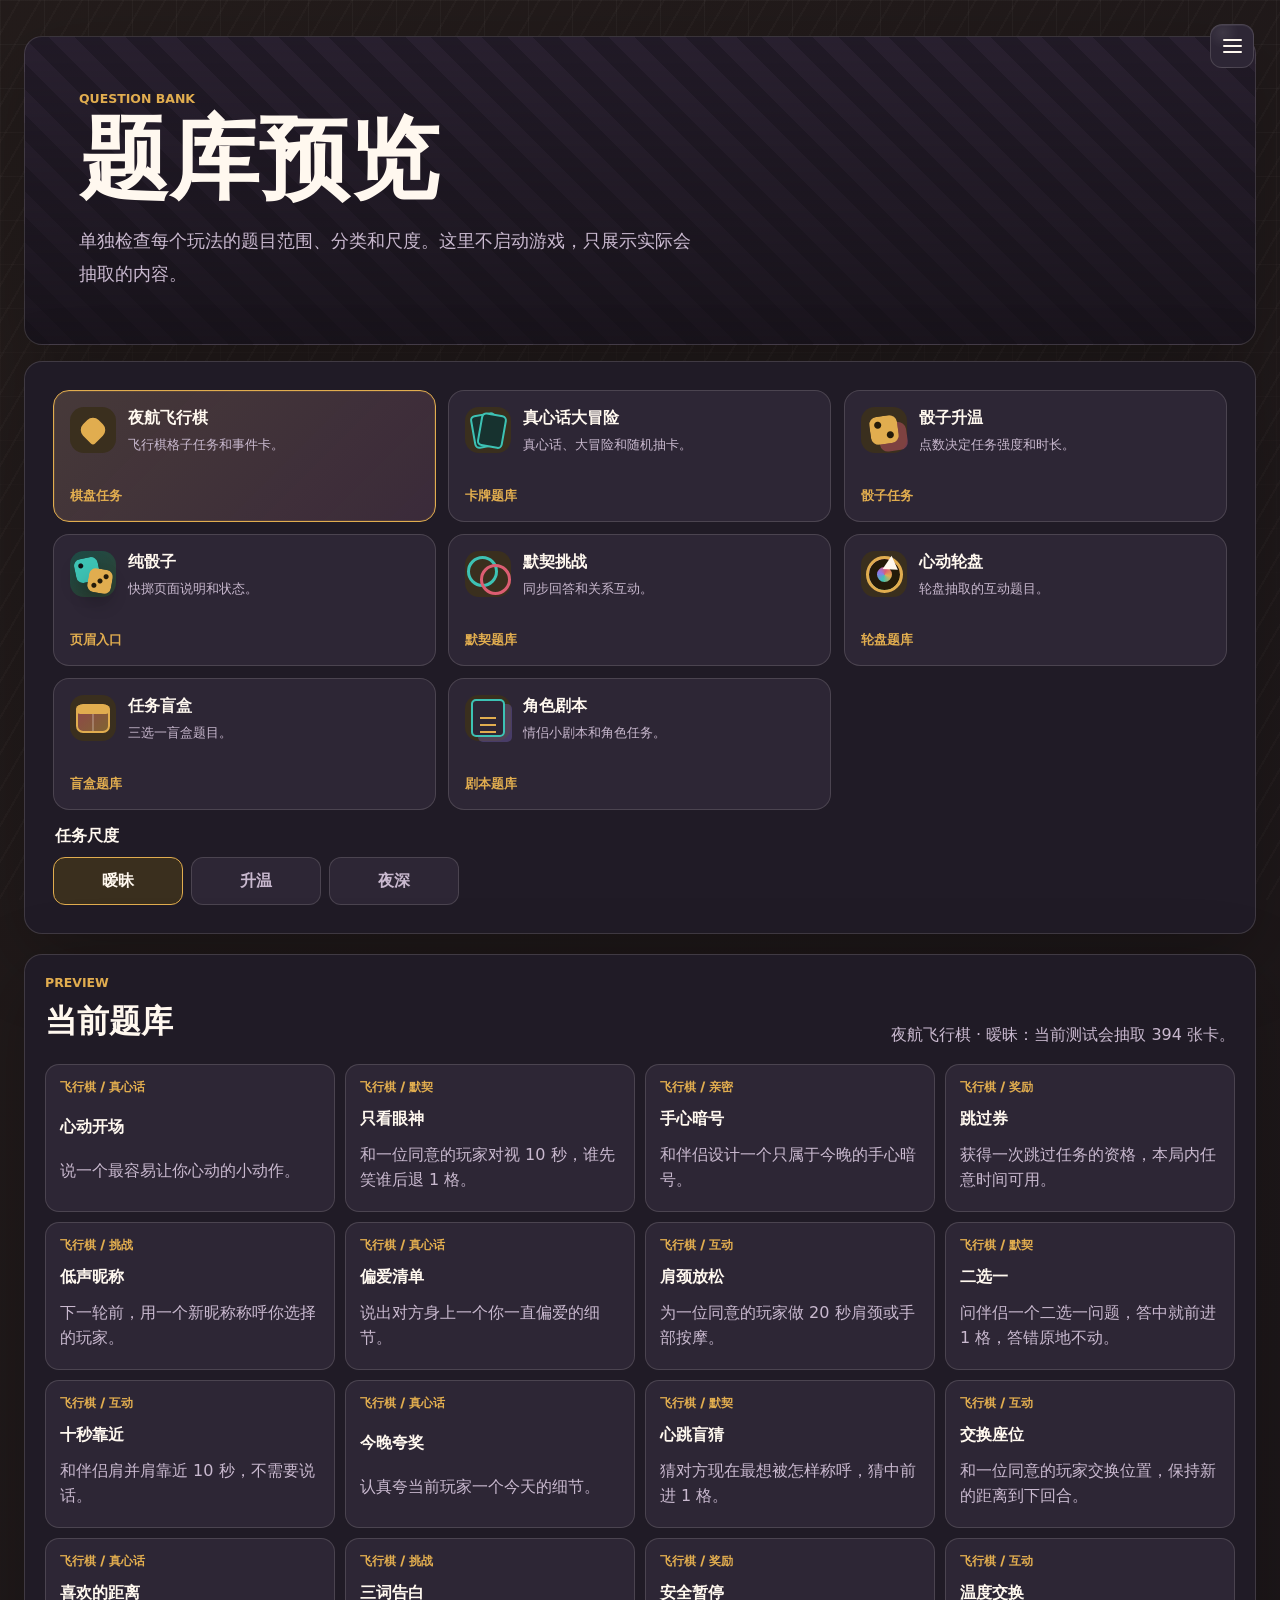
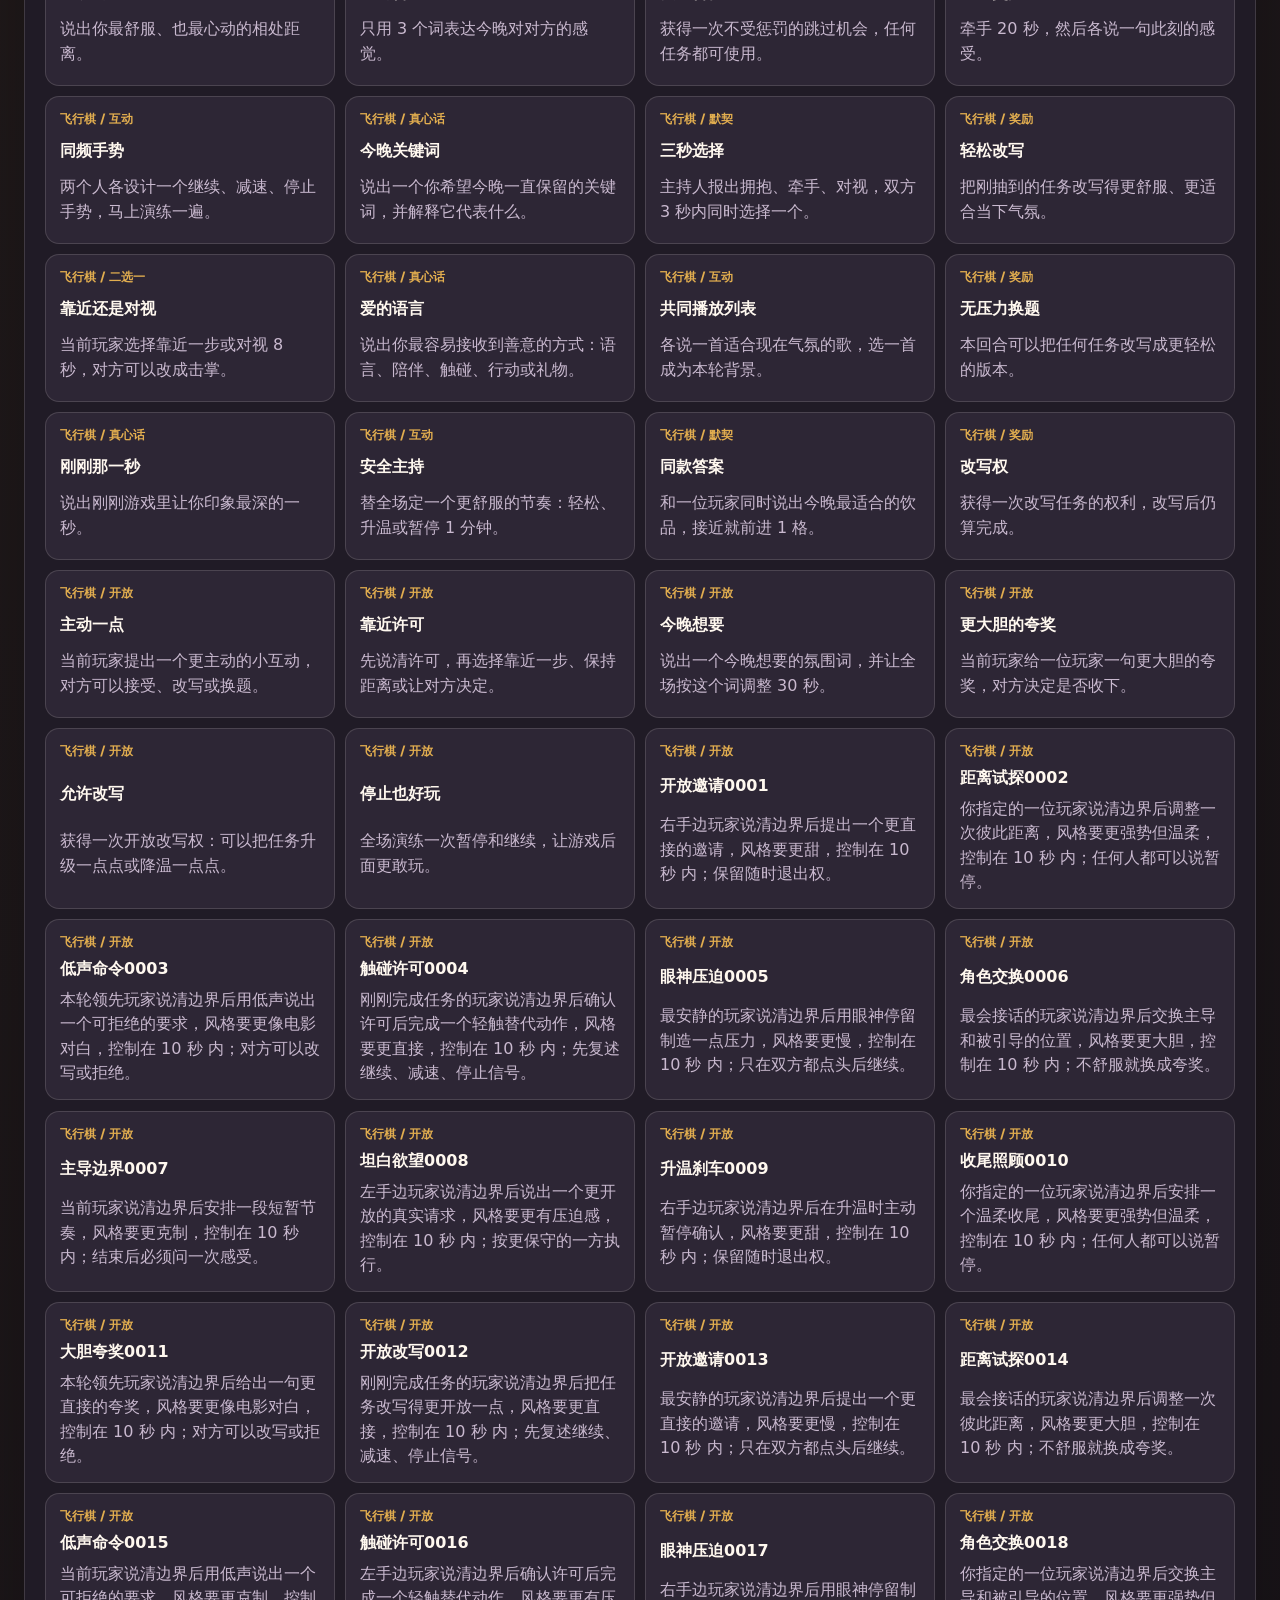
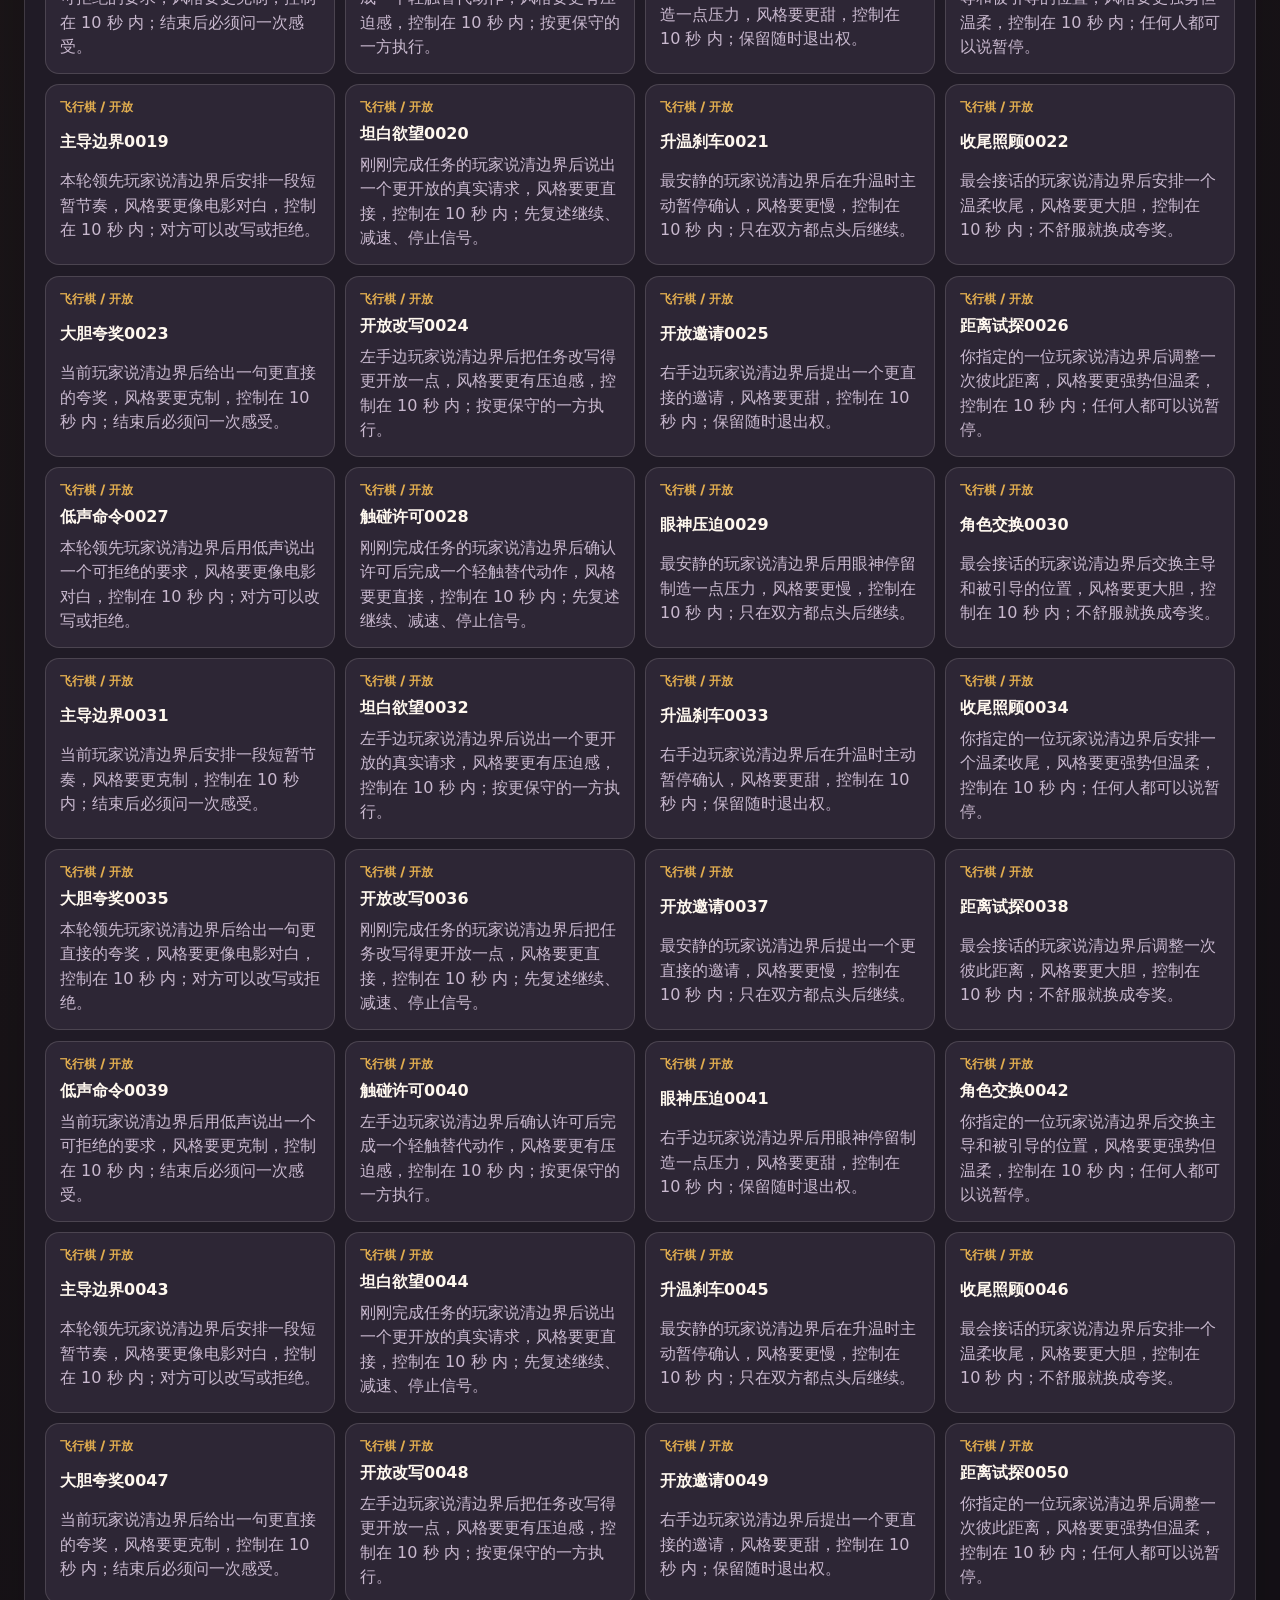
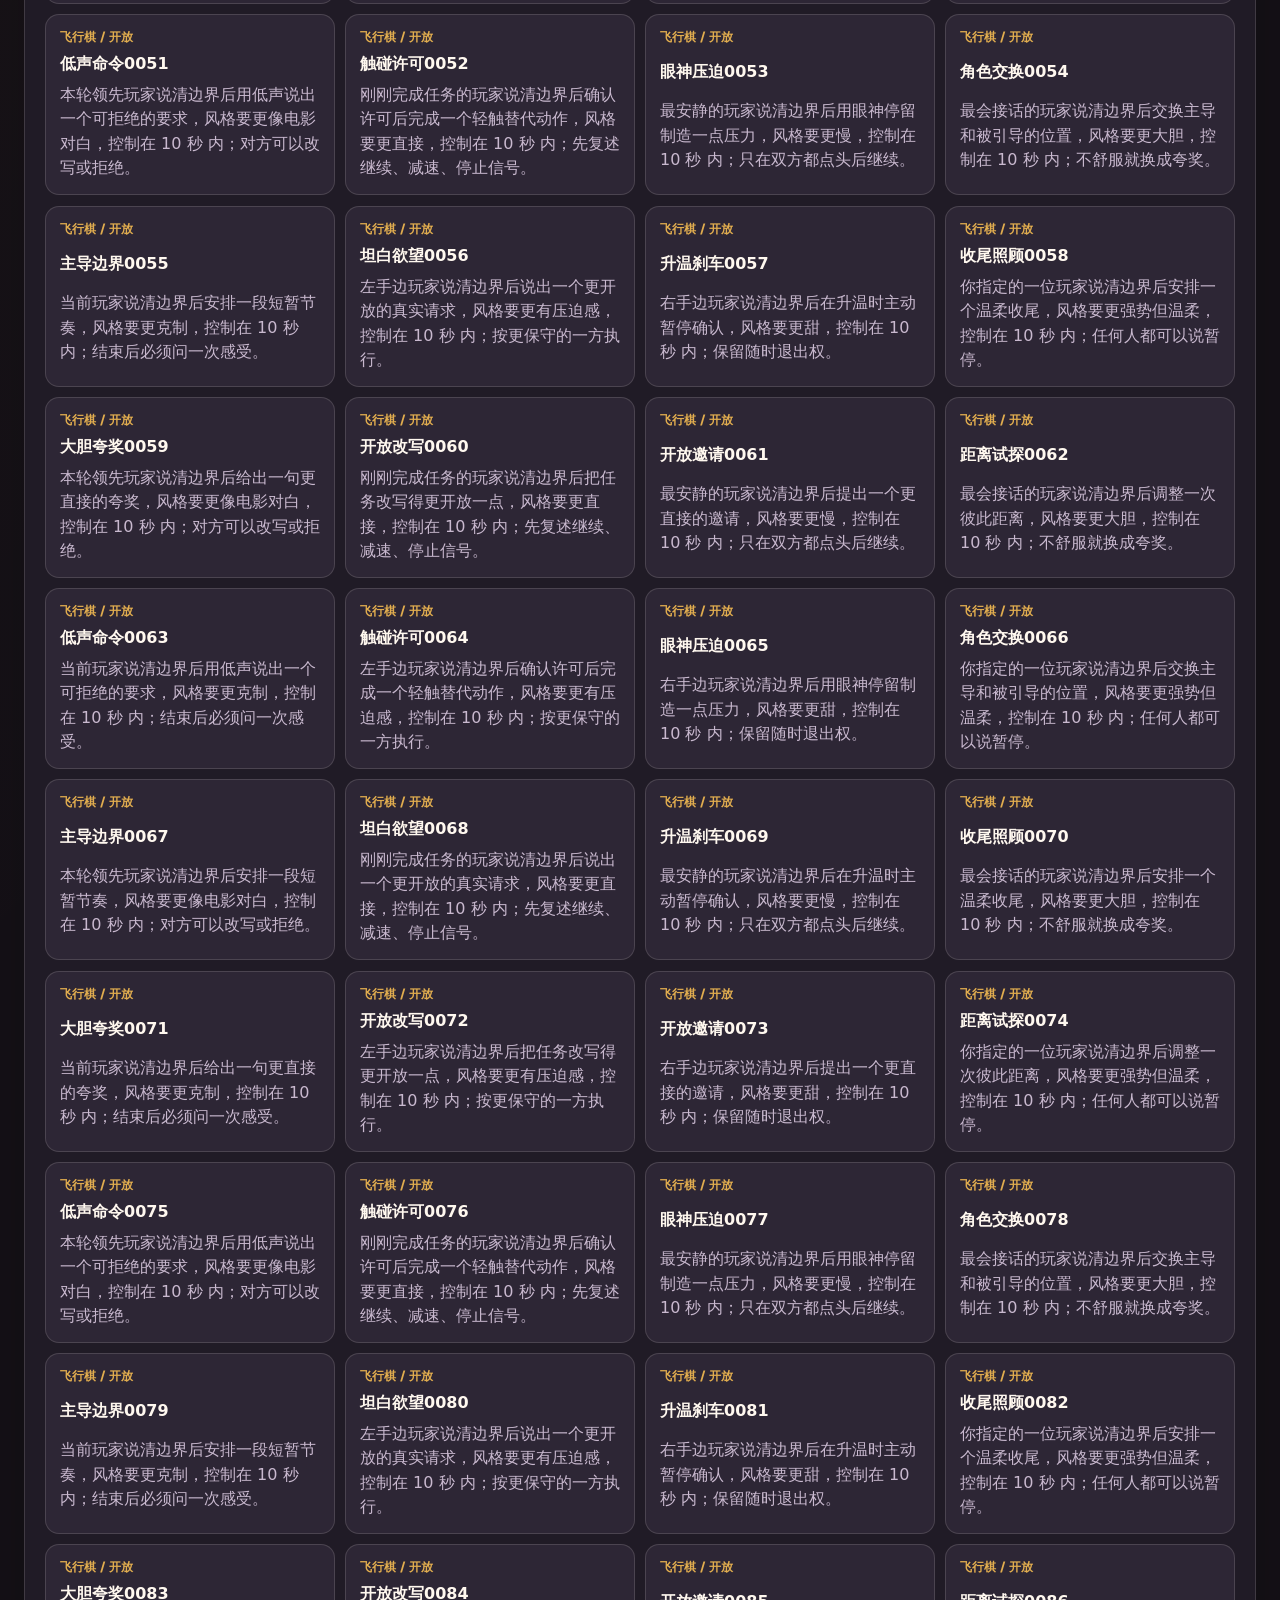
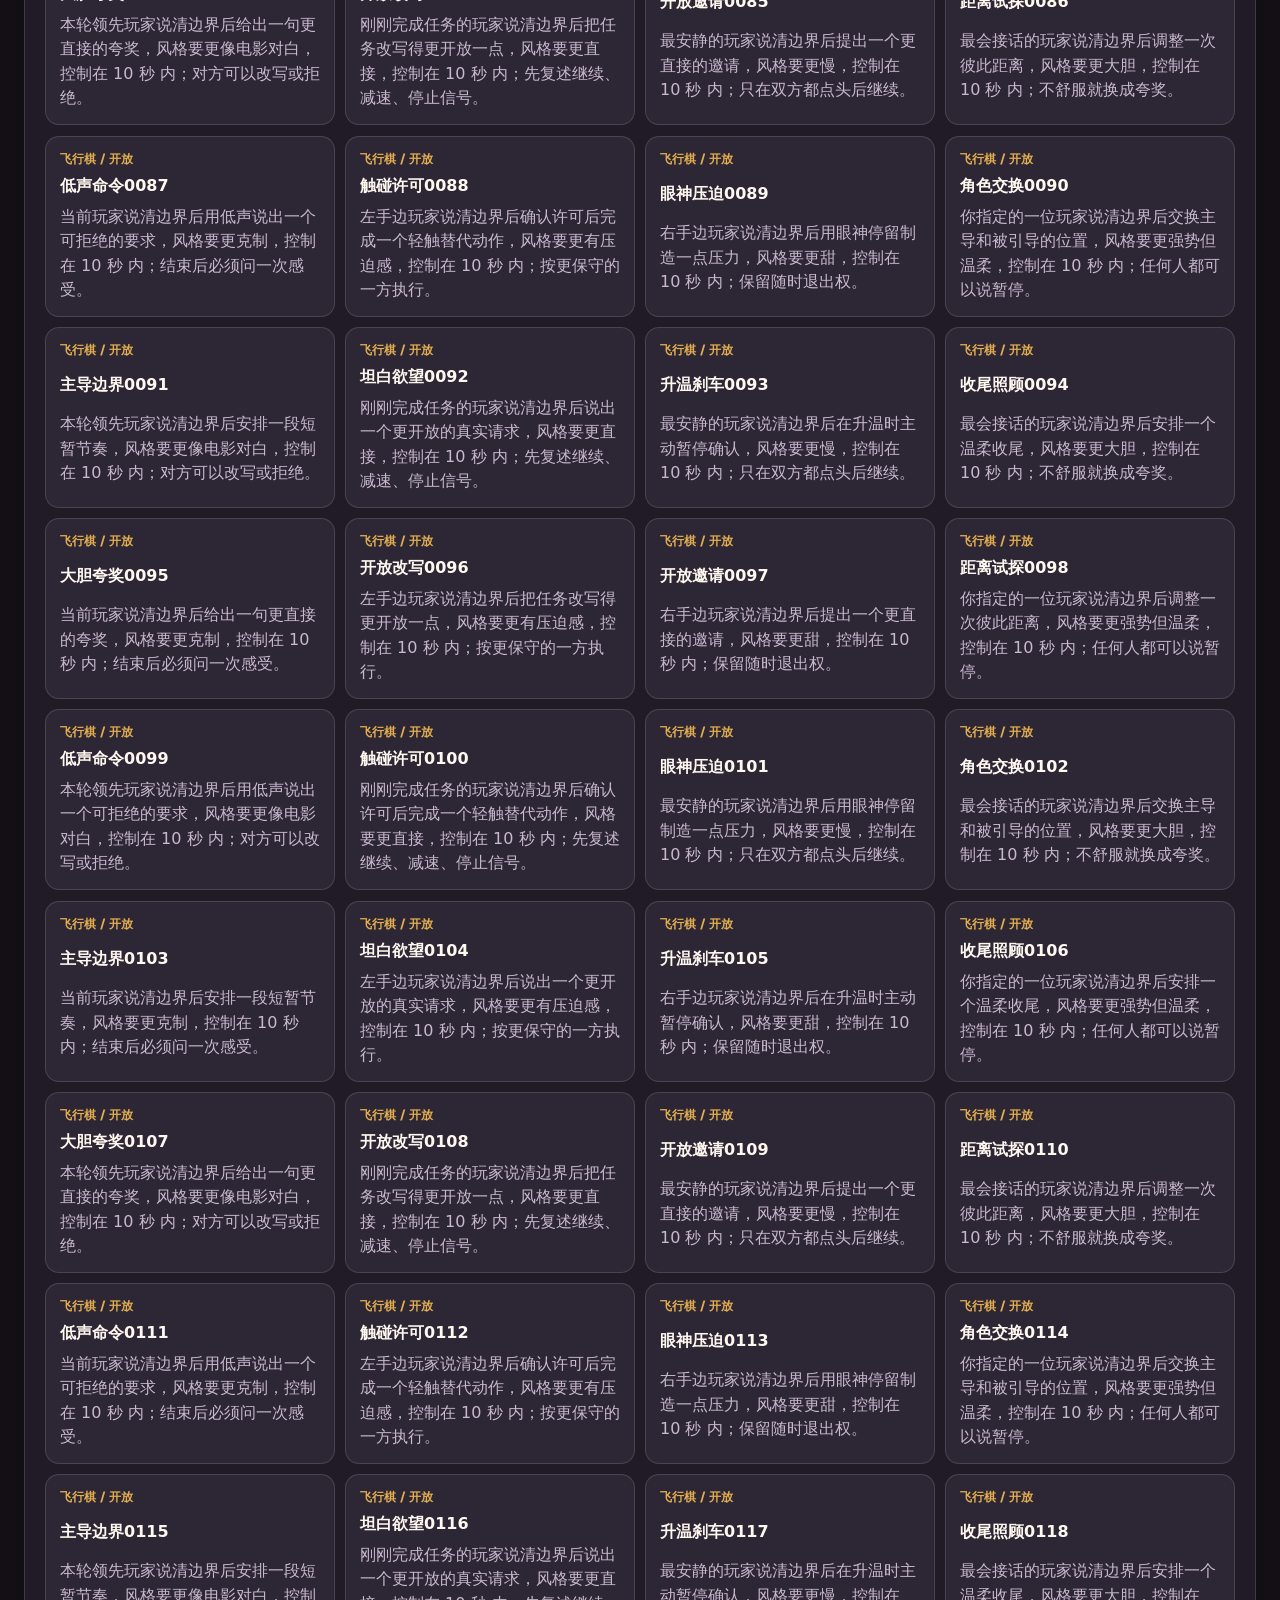
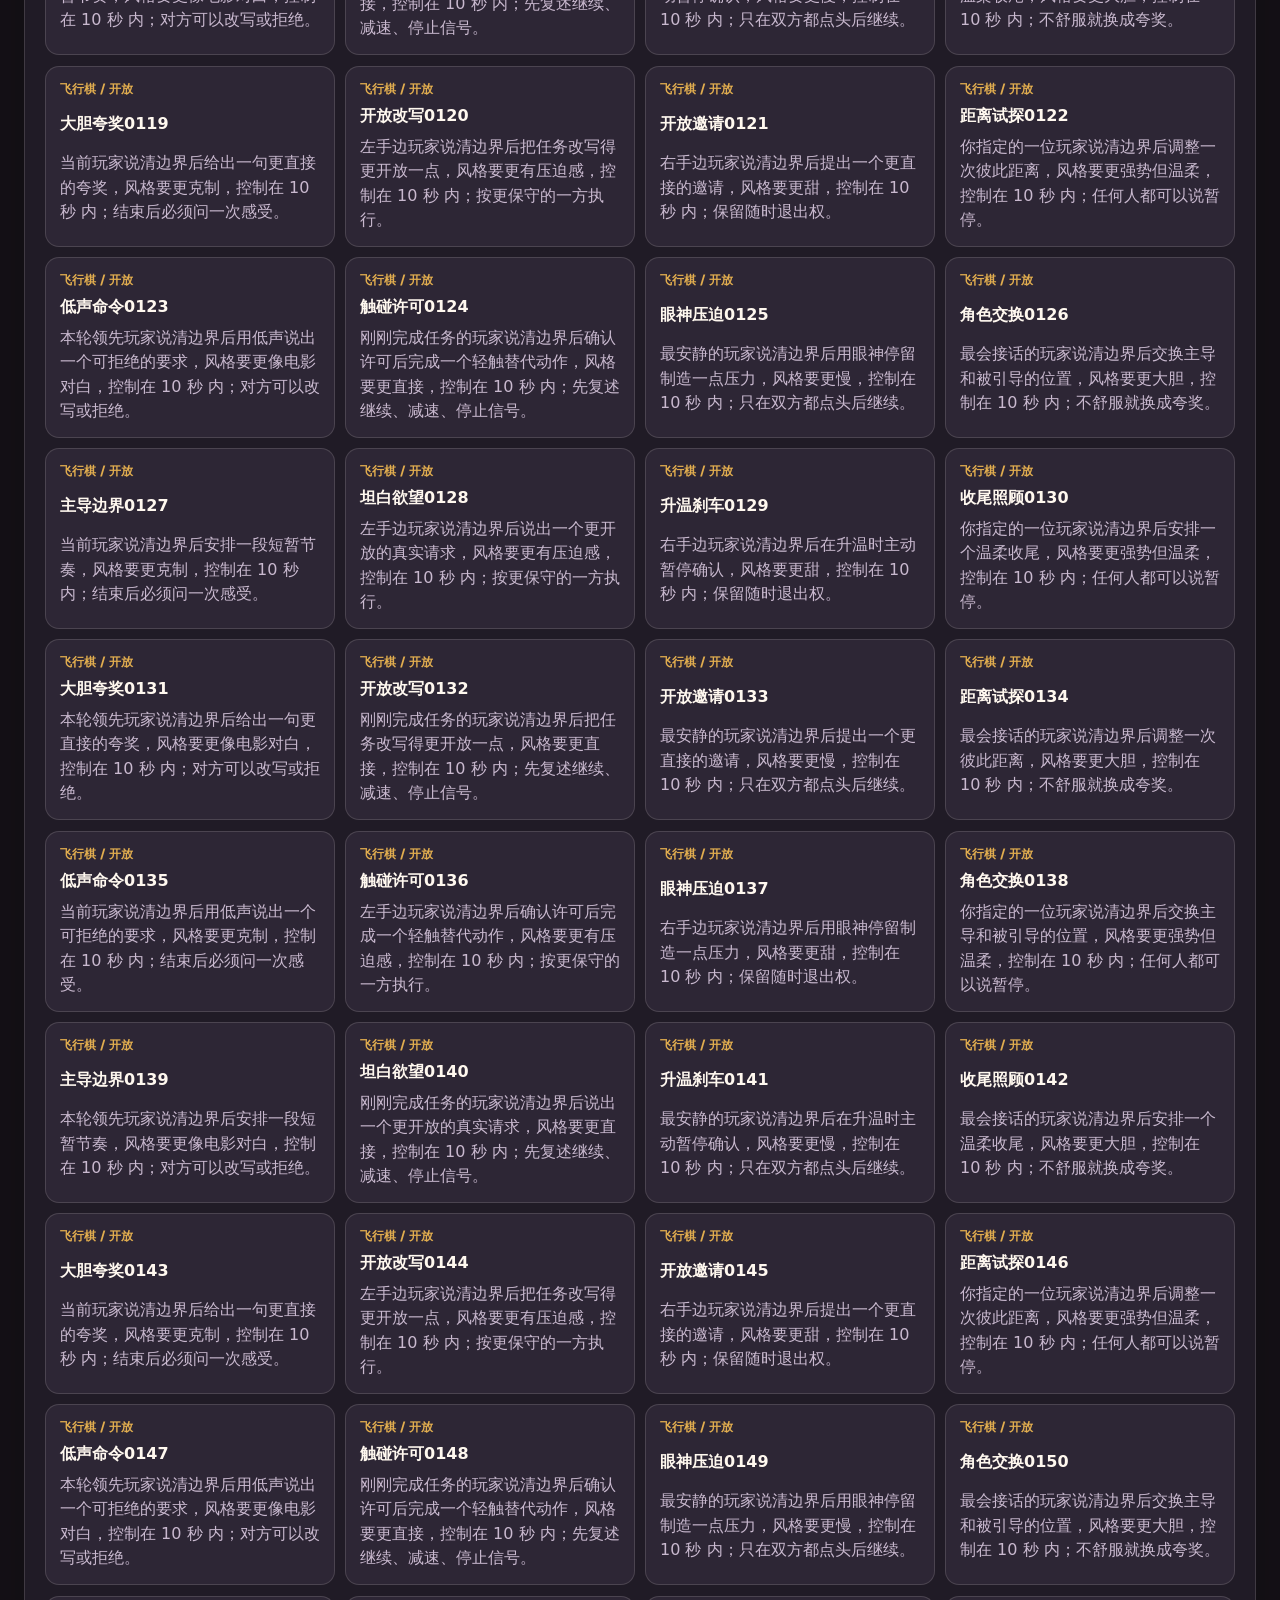
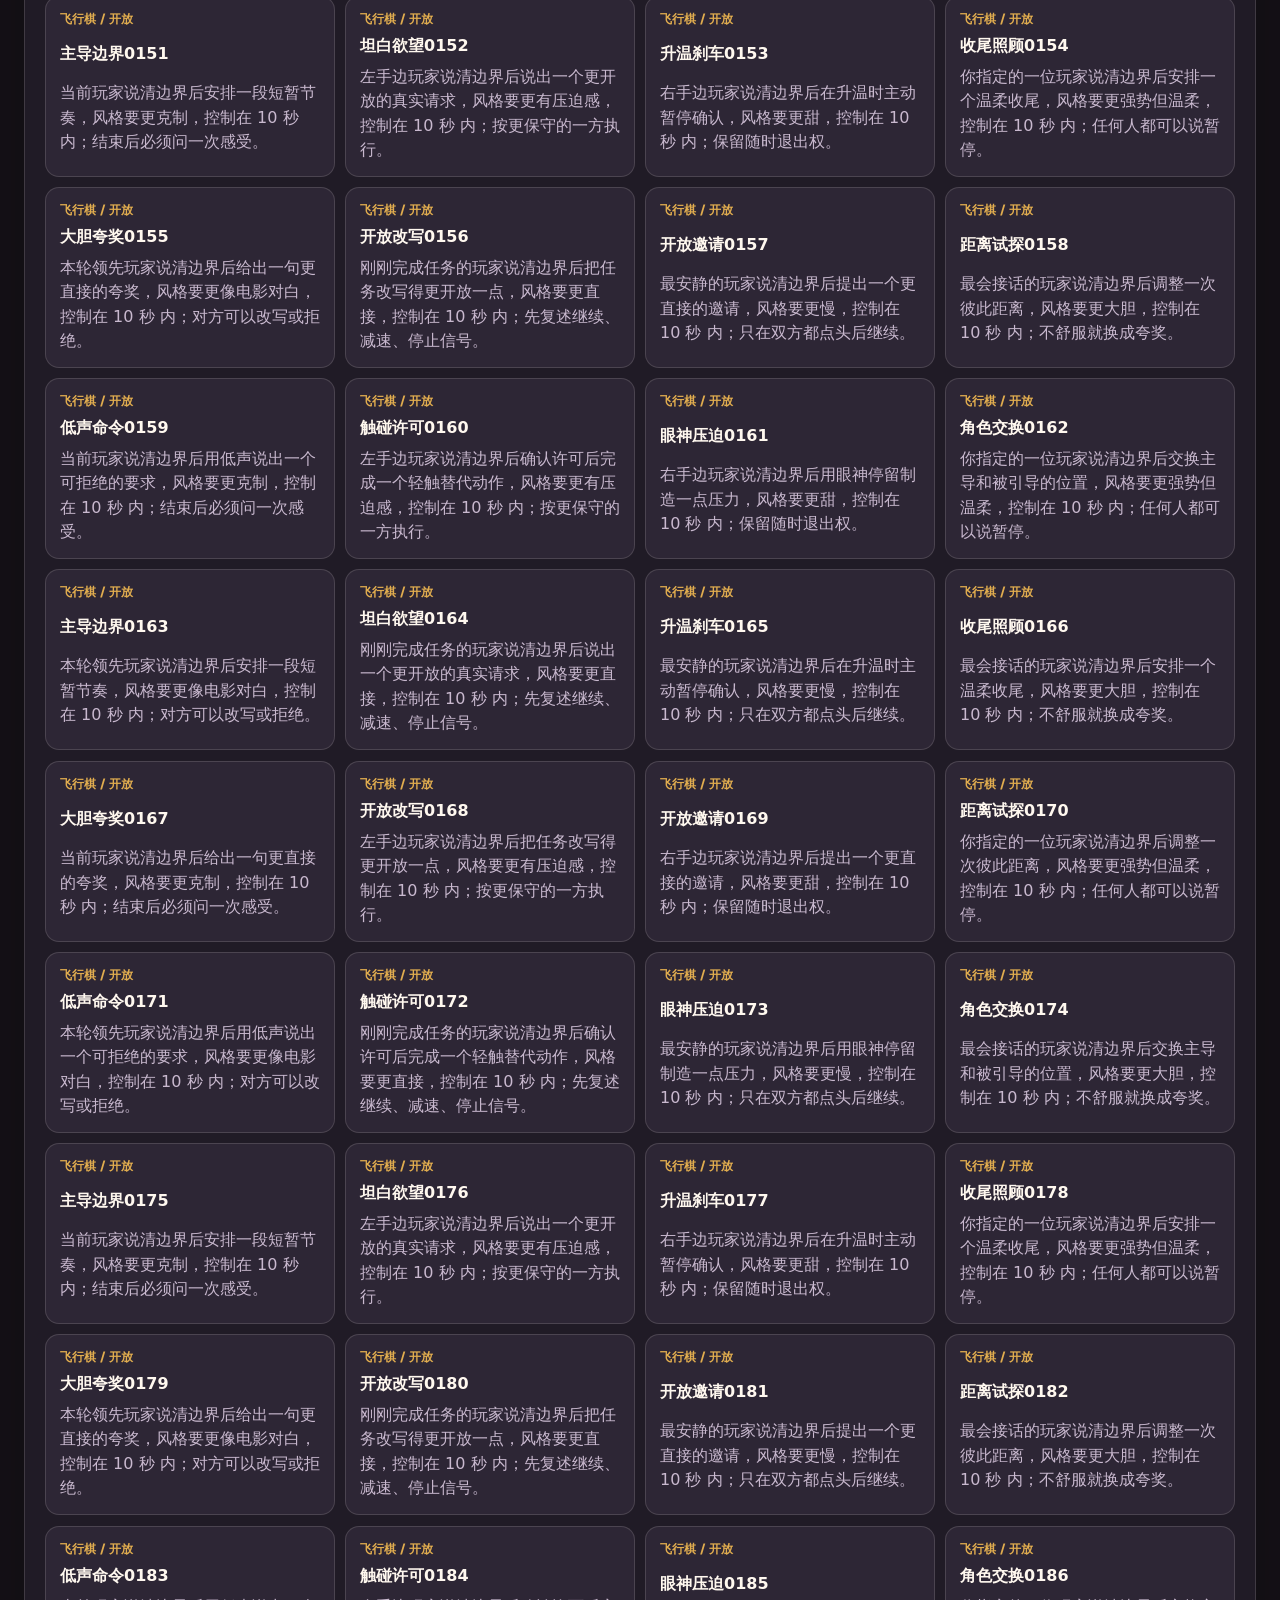
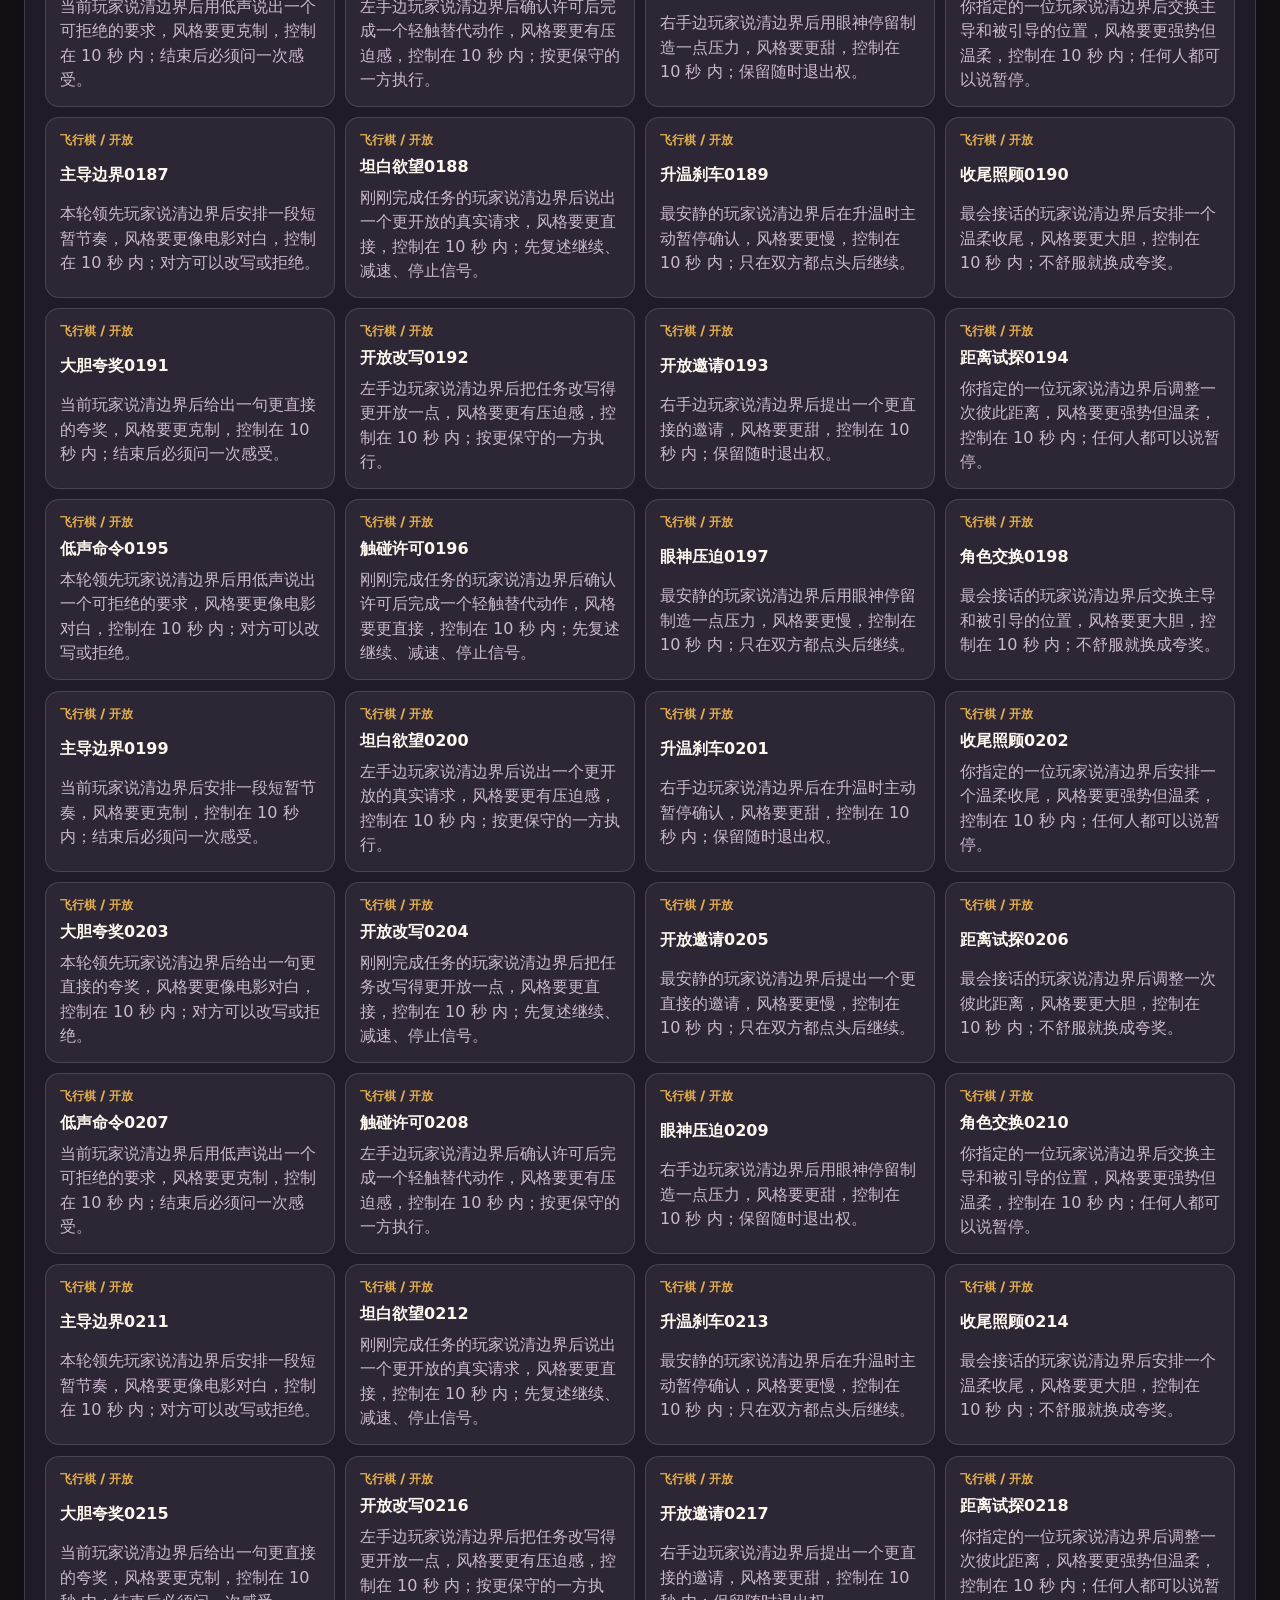
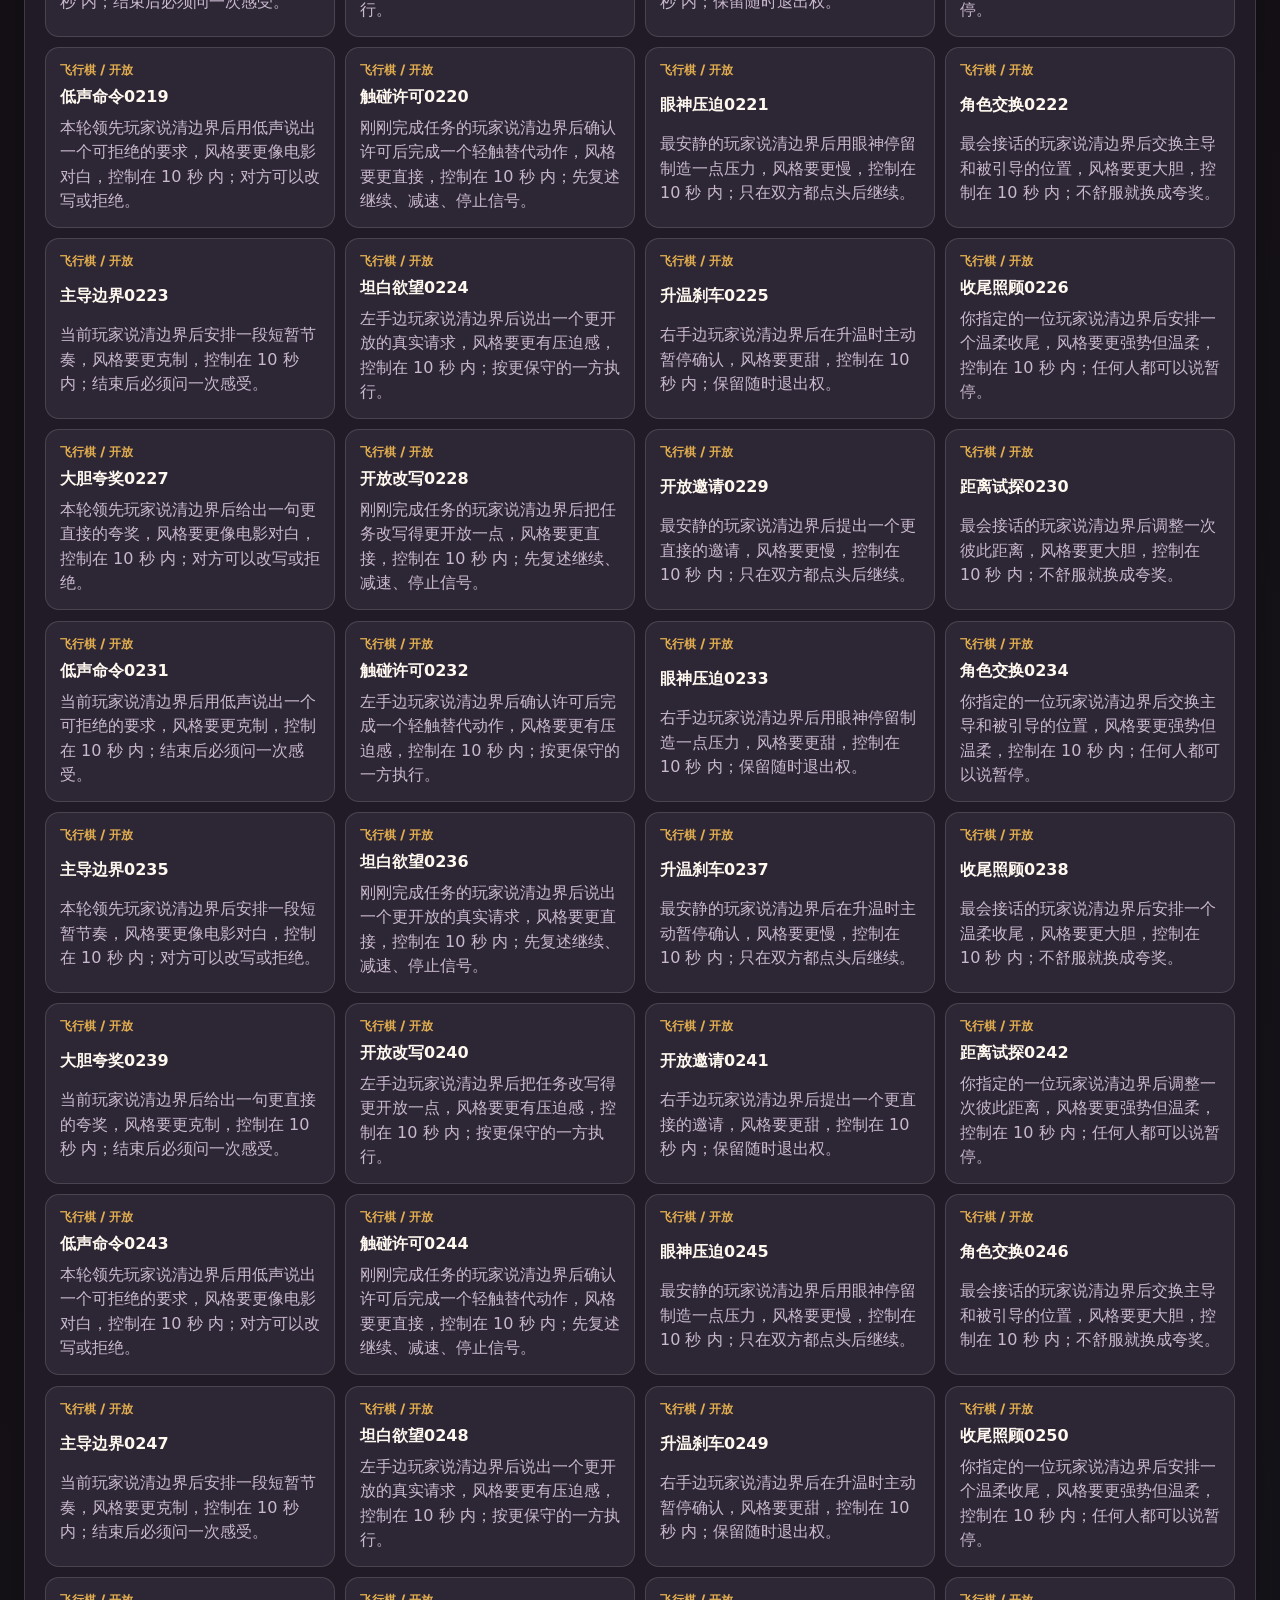
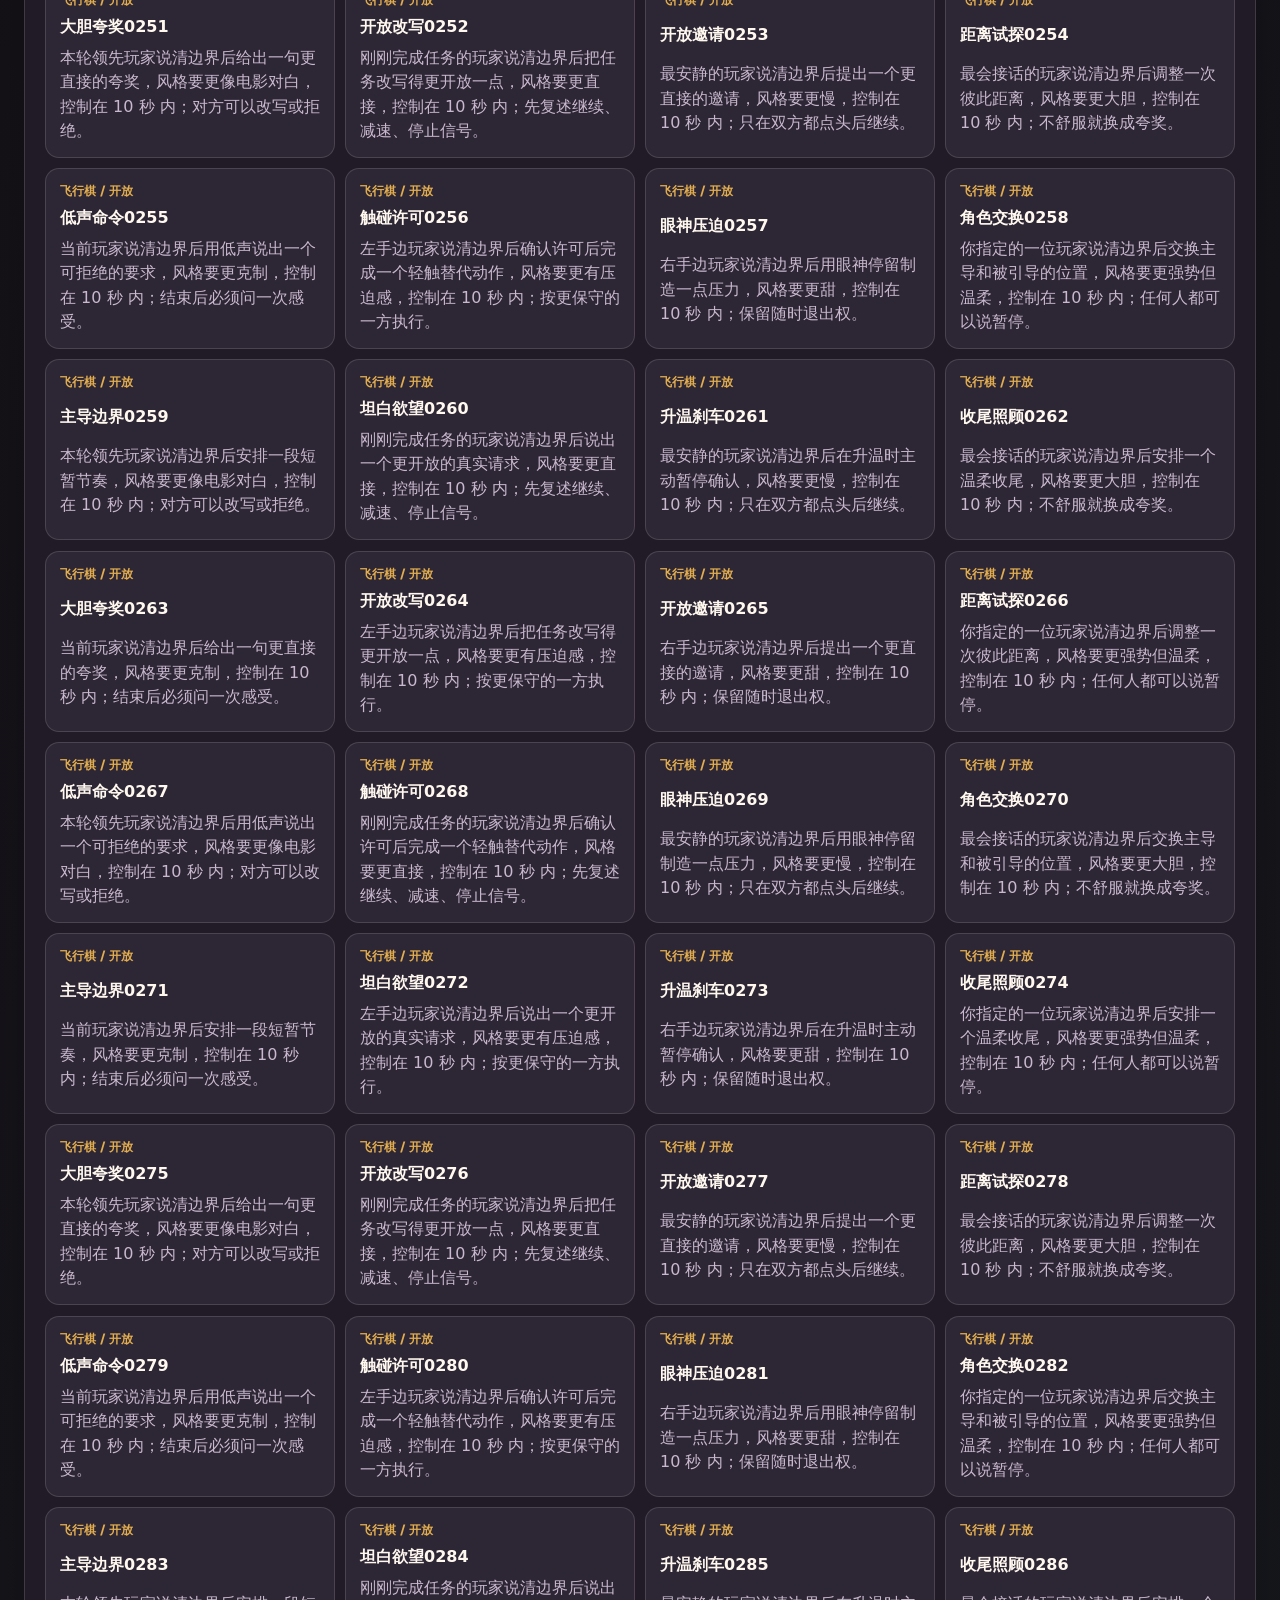
==== commit 988bb9a6: "Make DDF page standalone" ====
--- a/bank.html
+++ b/bank.html
@@ -26,7 +26,6 @@
             <a href="index.html#gamePicker">游戏库</a>
             <a href="bank.html" aria-current="page">题库预览</a>
             <a href="dice.html">纯骰子</a>
-            <a href="ddf.html">Deep♂Dark♂Fantasy</a>
           </nav>
           <div class="header-meta" aria-label="站点状态">
             <span>独立页面</span>
--- a/styles.css
+++ b/styles.css
@@ -51,6 +51,15 @@
     var(--fantasy-deep);
 }
 
+body.ddf-dare-only {
+  background:
+    radial-gradient(circle at 14% 16%, rgba(77, 13, 112, 0.28), transparent 30%),
+    radial-gradient(circle at 82% 12%, rgba(68, 11, 92, 0.26), transparent 28%),
+    radial-gradient(circle at 52% 84%, rgba(24, 63, 52, 0.18), transparent 34%),
+    linear-gradient(135deg, rgba(69, 10, 57, 0.26), transparent 36%),
+    #020104;
+}
+
 body.fantasy-mode::after {
   content: "";
   position: fixed;
@@ -69,6 +78,58 @@
   pointer-events: none;
 }
 
+body.ddf-dare-only::before {
+  background:
+    linear-gradient(to bottom, rgba(2, 1, 4, 0.1), rgba(0, 0, 0, 0.88)),
+    repeating-linear-gradient(
+      90deg,
+      transparent 0,
+      transparent 74px,
+      rgba(0, 0, 0, 0.7) 74px,
+      rgba(0, 0, 0, 0.7) 83px,
+      rgba(108, 76, 116, 0.16) 83px,
+      rgba(108, 76, 116, 0.16) 85px,
+      transparent 85px,
+      transparent 148px
+    ),
+    repeating-linear-gradient(
+      0deg,
+      transparent 0,
+      transparent 126px,
+      rgba(0, 0, 0, 0.48) 126px,
+      rgba(0, 0, 0, 0.48) 133px,
+      transparent 133px,
+      transparent 248px
+    ),
+    repeating-linear-gradient(
+      132deg,
+      transparent 0,
+      transparent 34px,
+      rgba(118, 78, 130, 0.13) 34px,
+      rgba(118, 78, 130, 0.13) 38px,
+      transparent 38px,
+      transparent 76px
+    );
+  background-size: auto, auto, auto, 180px 180px;
+  mask-image: linear-gradient(to bottom, black, rgba(0, 0, 0, 0.92) 72%, transparent);
+  opacity: 0.78;
+  animation: dungeonDrift 28s linear infinite;
+}
+
+body.ddf-dare-only::after {
+  background:
+    radial-gradient(circle at 50% 20%, transparent 0 24%, rgba(0, 0, 0, 0.48) 56%, rgba(0, 0, 0, 0.82) 100%),
+    repeating-linear-gradient(
+      to bottom,
+      rgba(255, 255, 255, 0.03) 0,
+      rgba(255, 255, 255, 0.03) 1px,
+      transparent 1px,
+      transparent 6px
+    );
+  mix-blend-mode: multiply;
+  opacity: 0.82;
+}
+
 body::before {
   content: "";
   position: fixed;
@@ -107,14 +168,16 @@
   z-index: 30;
   overflow: hidden;
   background:
-    radial-gradient(circle at 18% 18%, rgba(192, 132, 252, 0.18), transparent 26%),
-    radial-gradient(circle at 82% 36%, rgba(217, 70, 239, 0.13), transparent 30%),
+    radial-gradient(circle at 18% 18%, rgba(147, 51, 234, 0.26), transparent 30%),
+    radial-gradient(circle at 82% 36%, rgba(190, 24, 93, 0.18), transparent 32%),
+    radial-gradient(circle at 8% 78%, rgba(52, 83, 68, 0.16), transparent 34%),
+    radial-gradient(circle at 52% 48%, rgba(76, 29, 149, 0.16), transparent 42%),
     repeating-linear-gradient(
       120deg,
       transparent 0,
       transparent 16px,
-      rgba(255, 248, 239, 0.025) 16px,
-      rgba(255, 248, 239, 0.025) 18px
+      rgba(255, 248, 239, 0.026) 16px,
+      rgba(255, 248, 239, 0.026) 18px
     );
   mix-blend-mode: screen;
   animation: textureDrift 22s linear infinite;
@@ -128,41 +191,149 @@
 }
 
 .ddf-dare-only .page-texture::before {
-  inset: -18% -14%;
+  inset: -26% -22%;
   z-index: 0;
   background:
-    radial-gradient(ellipse at 12% 28%, rgba(168, 85, 247, 0.5), transparent 42%),
-    radial-gradient(ellipse at 76% 18%, rgba(236, 72, 153, 0.28), transparent 36%),
-    radial-gradient(ellipse at 38% 68%, rgba(126, 34, 206, 0.44), transparent 48%),
-    radial-gradient(ellipse at 88% 82%, rgba(109, 40, 217, 0.34), transparent 44%),
-    radial-gradient(ellipse at 50% 44%, rgba(59, 7, 100, 0.34), transparent 58%);
-  filter: blur(42px);
+    radial-gradient(ellipse at 10% 24%, rgba(147, 51, 234, 0.78), transparent 42%),
+    radial-gradient(ellipse at 74% 16%, rgba(168, 85, 247, 0.5), transparent 38%),
+    radial-gradient(ellipse at 36% 70%, rgba(88, 28, 135, 0.78), transparent 50%),
+    radial-gradient(ellipse at 88% 82%, rgba(49, 46, 29, 0.44), transparent 44%),
+    radial-gradient(ellipse at 52% 46%, rgba(31, 15, 43, 0.82), transparent 60%),
+    radial-gradient(ellipse at 22% 88%, rgba(76, 29, 149, 0.64), transparent 46%);
+  filter: blur(72px);
   mix-blend-mode: screen;
-  opacity: 0.86;
+  opacity: 0.44;
   transform: translate3d(0, 0, 0) scale(1);
-  animation: ddfPageSmoke 18s ease-in-out infinite;
+  animation: ddfPageSmoke 12.5s ease-in-out infinite;
   will-change: transform, opacity;
 }
 
 .ddf-dare-only .page-texture::after {
-  top: -10vh;
+  content: "♂";
+  top: 4vh;
   left: 50%;
   z-index: 1;
-  width: min(58vw, 720px);
-  height: min(88vh, 860px);
-  background:
-    linear-gradient(180deg, rgba(255, 255, 255, 0.98), rgba(216, 180, 254, 0.78) 34%, rgba(168, 85, 247, 0.2) 62%, transparent),
-    linear-gradient(90deg, rgba(255, 255, 255, 0.28), transparent 18%, rgba(192, 132, 252, 0.3));
-  clip-path: polygon(45% 0, 58% 0, 48% 23%, 66% 23%, 44% 49%, 58% 49%, 28% 100%, 37% 60%, 21% 60%, 41% 33%, 30% 33%);
+  display: grid;
+  width: min(62vw, 760px);
+  aspect-ratio: 1;
+  place-items: center;
+  color: rgba(216, 180, 254, 0.12);
+  font-size: clamp(16rem, 42vw, 36rem);
+  font-weight: 1000;
+  line-height: 0.82;
+  text-shadow:
+    0 0 14px rgba(255, 255, 255, 0.18),
+    0 0 34px rgba(168, 85, 247, 0.38),
+    0 0 76px rgba(147, 51, 234, 0.32),
+    0 0 124px rgba(76, 29, 149, 0.28);
   filter:
-    drop-shadow(0 0 14px rgba(255, 255, 255, 0.9))
-    drop-shadow(0 0 28px rgba(216, 180, 254, 0.76))
-    drop-shadow(0 0 54px rgba(168, 85, 247, 0.56));
+    drop-shadow(0 0 10px rgba(255, 255, 255, 0.16))
+    drop-shadow(0 0 24px rgba(168, 85, 247, 0.34))
+    drop-shadow(0 0 52px rgba(76, 29, 149, 0.3));
   mix-blend-mode: screen;
+  opacity: 0.1;
+  transform: translate3d(-50%, 0, 0) rotate(-11deg) scale(0.94);
+  animation: ddfLightningFlash 5.8s steps(1, end) infinite;
+  will-change: opacity, transform;
+}
+
+.ddf-symbol-storm {
+  position: fixed;
+  inset: 0;
+  z-index: 1;
+  overflow: hidden;
+  pointer-events: none;
+  mix-blend-mode: screen;
+  contain: layout paint;
+}
+
+.ddf-symbol-storm span {
+  position: absolute;
+  top: var(--y);
+  left: var(--x);
+  display: grid;
+  width: 1em;
+  aspect-ratio: 1;
+  place-items: center;
+  color: rgba(216, 180, 254, 0.14);
+  font-size: var(--size);
+  font-weight: 1000;
+  line-height: 0.8;
   opacity: 0;
-  transform: translate3d(-8%, 0, 0) rotate(8deg) scale(0.98);
-  animation: ddfLightningFlash 8.6s steps(1, end) infinite;
+  text-shadow:
+    0 0 16px rgba(255, 255, 255, 0.2),
+    0 0 34px rgba(168, 85, 247, 0.44),
+    0 0 78px rgba(147, 51, 234, 0.34);
+  filter:
+    drop-shadow(0 0 12px rgba(255, 255, 255, 0.14))
+    drop-shadow(0 0 34px rgba(168, 85, 247, 0.34));
+  transform: translate3d(-50%, -50%, 0) rotate(var(--rotate)) scale(0.9);
+  animation: ddfSymbolStormFlash var(--duration) steps(1, end) infinite;
+  animation-delay: var(--delay);
   will-change: opacity, transform;
+}
+
+.ddf-symbol-storm span:nth-child(1) {
+  --x: 14vw;
+  --y: 18vh;
+  --size: clamp(5.8rem, 12vw, 12rem);
+  --rotate: -18deg;
+  --duration: 8.8s;
+  --delay: -1.2s;
+}
+
+.ddf-symbol-storm span:nth-child(2) {
+  --x: 83vw;
+  --y: 16vh;
+  --size: clamp(3.6rem, 8vw, 8rem);
+  --rotate: 16deg;
+  --duration: 10.6s;
+  --delay: -5.1s;
+}
+
+.ddf-symbol-storm span:nth-child(3) {
+  --x: 72vw;
+  --y: 46vh;
+  --size: clamp(8rem, 18vw, 18rem);
+  --rotate: -7deg;
+  --duration: 12.2s;
+  --delay: -3.6s;
+}
+
+.ddf-symbol-storm span:nth-child(4) {
+  --x: 20vw;
+  --y: 62vh;
+  --size: clamp(4.2rem, 10vw, 10rem);
+  --rotate: 22deg;
+  --duration: 9.6s;
+  --delay: -7.2s;
+}
+
+.ddf-symbol-storm span:nth-child(5) {
+  --x: 49vw;
+  --y: 78vh;
+  --size: clamp(6rem, 14vw, 14rem);
+  --rotate: 9deg;
+  --duration: 11.4s;
+  --delay: -2.4s;
+}
+
+.ddf-symbol-storm span:nth-child(6) {
+  --x: 91vw;
+  --y: 74vh;
+  --size: clamp(3rem, 7vw, 7rem);
+  --rotate: -24deg;
+  --duration: 7.8s;
+  --delay: -4.8s;
+}
+
+.ddf-symbol-storm span:nth-child(7) {
+  --x: 38vw;
+  --y: 31vh;
+  --size: clamp(2.8rem, 6vw, 6rem);
+  --rotate: 13deg;
+  --duration: 13.6s;
+  --delay: -9.5s;
 }
 
 button,
@@ -202,17 +373,21 @@
 }
 
 .site-header {
-  position: sticky;
-  top: 0;
-  z-index: 20;
-  display: grid;
-  grid-template-columns: minmax(0, 1fr) auto;
-  align-items: center;
-  gap: 16px;
-  min-height: 68px;
-  border-bottom: 1px solid var(--line);
-  background: color-mix(in srgb, var(--bg) 86%, transparent);
-  backdrop-filter: blur(16px);
+  position: fixed;
+  top: clamp(12px, 2vw, 24px);
+  right: clamp(12px, 2vw, 28px);
+  z-index: 80;
+  display: grid;
+  width: auto;
+  min-height: 0;
+  border: 0;
+  background: transparent;
+  backdrop-filter: none;
+  pointer-events: none;
+}
+
+body.is-playing .site-header {
+  display: none;
 }
 
 .brand-mark,
@@ -222,7 +397,7 @@
 }
 
 .brand-mark {
-  display: inline-flex;
+  display: none;
   gap: 12px;
   align-items: center;
   min-width: 0;
@@ -265,6 +440,7 @@
     var(--surface-strong);
   color: var(--ink);
   box-shadow: inset 0 1px 0 rgba(255, 255, 255, 0.06);
+  pointer-events: auto;
   transition:
     border-color 180ms ease,
     background-color 180ms ease,
@@ -351,6 +527,10 @@
   transition: none;
 }
 
+.site-header.is-menu-open {
+  pointer-events: auto;
+}
+
 .site-header.is-menu-open .header-content,
 .site-header.is-menu-open #siteMenu {
   max-height: 420px !important;
@@ -447,6 +627,159 @@
 .fantasy-mode .site-header.is-menu-open .nav-toggle {
   border-color: rgba(255, 212, 107, 0.66);
   background: #3a2030;
+}
+
+.ddf-dare-only .site-header {
+  border: 0;
+  background: transparent;
+}
+
+.ddf-dare-only.ddf-locked {
+  min-height: 100vh;
+  overflow: hidden;
+}
+
+.ddf-dare-only.ddf-locked .app-shell {
+  opacity: 0;
+  visibility: hidden;
+  pointer-events: none;
+  user-select: none;
+}
+
+.ddf-gate {
+  position: fixed;
+  inset: 0;
+  z-index: 220;
+  display: grid;
+  place-items: center;
+  padding: 22px;
+  background:
+    radial-gradient(circle at 50% 16%, rgba(255, 0, 180, 0.2), transparent 34%),
+    radial-gradient(circle at 18% 92%, rgba(225, 173, 79, 0.12), transparent 34%),
+    rgba(5, 2, 10, 0.92);
+  backdrop-filter: blur(18px);
+}
+
+.ddf-gate[hidden] {
+  display: none;
+}
+
+.ddf-gate-card {
+  display: grid;
+  gap: 14px;
+  width: min(460px, 100%);
+  border: 1px solid rgba(255, 0, 180, 0.36);
+  border-radius: 18px;
+  padding: clamp(22px, 5vw, 34px);
+  background:
+    radial-gradient(circle at 18% 12%, rgba(255, 0, 180, 0.18), transparent 34%),
+    linear-gradient(145deg, rgba(27, 11, 38, 0.96), rgba(7, 3, 12, 0.98));
+  box-shadow:
+    0 28px 90px rgba(0, 0, 0, 0.62),
+    0 0 48px rgba(255, 0, 180, 0.16);
+}
+
+.ddf-gate-card h1,
+.ddf-gate-card p {
+  margin: 0;
+}
+
+.ddf-gate-card h1 {
+  font-size: clamp(2rem, 6vw, 3rem);
+  line-height: 1;
+}
+
+.ddf-gate-card label {
+  color: var(--muted);
+  font-weight: 800;
+}
+
+.ddf-gate-card input {
+  min-height: 54px;
+  border: 1px solid rgba(255, 0, 180, 0.38);
+  border-radius: 14px;
+  background: rgba(4, 2, 8, 0.78);
+  color: var(--ink);
+  padding: 0 16px;
+  font: inherit;
+  font-weight: 900;
+}
+
+.ddf-gate-card input:focus-visible {
+  outline: 3px solid rgba(255, 0, 180, 0.32);
+  outline-offset: 2px;
+}
+
+.ddf-gate-error {
+  min-height: 1.35em;
+  color: #ff8eb8;
+  font-weight: 900;
+}
+
+.ddf-dare-only:not(.ddf-locked) .ddf-gate {
+  display: none;
+}
+
+.ddf-dare-only .brand-block,
+.ddf-dare-only .setup-form,
+.ddf-dare-only .bank-section,
+.ddf-dare-only .top-bar,
+.ddf-dare-only .side-panel,
+.ddf-dare-only .board-wrap,
+.ddf-dare-only .truth-stage,
+.ddf-dare-only .task-dialog form {
+  border-color: rgba(107, 33, 168, 0.36);
+  background:
+    radial-gradient(circle at 20% 8%, rgba(88, 28, 135, 0.14), transparent 32%),
+    radial-gradient(circle at 88% 90%, rgba(36, 76, 58, 0.08), transparent 34%),
+    repeating-linear-gradient(
+      90deg,
+      rgba(255, 255, 255, 0.018) 0,
+      rgba(255, 255, 255, 0.018) 1px,
+      transparent 1px,
+      transparent 36px
+    ),
+    linear-gradient(180deg, rgba(9, 5, 12, 0.98), rgba(3, 2, 5, 0.94));
+  box-shadow:
+    inset 0 0 0 1px rgba(255, 255, 255, 0.025),
+    inset 0 -36px 80px rgba(0, 0, 0, 0.34),
+    0 24px 100px rgba(0, 0, 0, 0.58),
+    0 0 38px rgba(76, 29, 149, 0.12);
+}
+
+.ddf-dare-only .game-card,
+.ddf-dare-only .name-input input,
+.ddf-dare-only .segmented span,
+.ddf-dare-only .consent-row,
+.ddf-dare-only .player-row,
+.ddf-dare-only .log-item {
+  border-color: rgba(116, 80, 128, 0.3);
+  background:
+    linear-gradient(135deg, rgba(22, 8, 28, 0.96), rgba(4, 3, 6, 0.92)),
+    #08050a;
+}
+
+.ddf-dare-only .game-card.is-active,
+.ddf-dare-only .segmented input:checked + span {
+  border-color: rgba(225, 173, 79, 0.62);
+  background:
+    radial-gradient(circle at 24% 18%, rgba(225, 173, 79, 0.16), transparent 28%),
+    linear-gradient(135deg, rgba(44, 32, 14, 0.96), rgba(5, 3, 6, 0.94));
+}
+
+.ddf-dare-only .primary-action {
+  background:
+    radial-gradient(circle at 28% 20%, rgba(255, 255, 255, 0.1), transparent 30%),
+    linear-gradient(135deg, #5e1028, #9f3147 58%, #4a0d30);
+  box-shadow:
+    inset 0 1px 0 rgba(255, 255, 255, 0.06),
+    0 18px 44px rgba(0, 0, 0, 0.34);
+}
+
+.ddf-dare-only .lede,
+.ddf-dare-only .name-input span,
+.ddf-dare-only .consent-row {
+  color: #bfaec8;
 }
 
 .setup-panel {
@@ -531,6 +864,27 @@
   overflow: hidden;
 }
 
+.ddf-dare-only .brand-block,
+.ddf-dare-only .bank-section {
+  border-color: rgba(107, 33, 168, 0.36);
+  background:
+    radial-gradient(circle at 20% 8%, rgba(88, 28, 135, 0.14), transparent 32%),
+    radial-gradient(circle at 88% 90%, rgba(36, 76, 58, 0.08), transparent 34%),
+    repeating-linear-gradient(
+      90deg,
+      rgba(255, 255, 255, 0.018) 0,
+      rgba(255, 255, 255, 0.018) 1px,
+      transparent 1px,
+      transparent 36px
+    ),
+    linear-gradient(180deg, rgba(9, 5, 12, 0.98), rgba(3, 2, 5, 0.94));
+  box-shadow:
+    inset 0 0 0 1px rgba(255, 255, 255, 0.025),
+    inset 0 -36px 80px rgba(0, 0, 0, 0.34),
+    0 24px 100px rgba(0, 0, 0, 0.58),
+    0 0 38px rgba(76, 29, 149, 0.12);
+}
+
 .ddf-panel {
   grid-template-columns: minmax(560px, 1.34fr) minmax(360px, 0.66fr);
   align-items: start;
@@ -745,16 +1099,16 @@
   height: 100%;
   object-fit: cover;
   opacity: 0;
-  filter: saturate(1.22) contrast(1.13);
+  filter: saturate(1.12) contrast(1.2) brightness(0.78);
   transform: translateZ(0) scale(1.018);
-  animation:
-    ddfPosterImageFlash 9.4s steps(1, end) infinite,
-    ddfPosterSlideFade 10s ease-in-out infinite;
+  transition: none;
+  animation: ddfPosterImageFlash 4.6s steps(1, end) infinite;
   will-change: filter, opacity, transform;
 }
 
-.ddf-poster-slide:nth-child(2) {
-  animation-delay: 0s, -5s;
+.ddf-poster-slide.is-active {
+  opacity: 1;
+  transform: translateZ(0) scale(1.018);
 }
 
 .ddf-hero-poster figcaption {
@@ -786,13 +1140,14 @@
 
 .ddf-title {
   position: relative;
-  max-width: min(100%, 9.4ch);
+  max-width: none;
   margin: 0;
   color: #fff7fb;
-  font-size: clamp(2.35rem, 4.1vw, 3.85rem);
+  font-size: clamp(2.1rem, 3.7vw, 3.6rem);
   font-weight: 1000;
   line-height: 0.9;
-  overflow-wrap: anywhere;
+  overflow-wrap: normal;
+  word-break: keep-all;
   text-shadow:
     4px 0 #ff00bf,
     -3px 0 #7c3aed,
@@ -817,6 +1172,7 @@
 
 .ddf-title span {
   display: block;
+  white-space: nowrap;
 }
 
 .ddf-title::after {
@@ -1092,7 +1448,7 @@
 }
 
 .ddf-only-picker {
-  grid-template-columns: 1fr;
+  grid-template-columns: repeat(2, minmax(0, 1fr));
 }
 
 .ddf-panel .game-card {
@@ -1102,6 +1458,105 @@
   padding: 12px;
 }
 
+.ddf-panel .game-icon {
+  width: 52px;
+  border-radius: 16px;
+  isolation: isolate;
+  box-shadow:
+    inset 0 1px 0 rgba(255, 255, 255, 0.12),
+    inset 0 -18px 28px rgba(0, 0, 0, 0.26),
+    0 14px 34px rgba(0, 0, 0, 0.28);
+}
+
+.ddf-panel .wrestle-icon {
+  background:
+    radial-gradient(circle at 28% 18%, rgba(255, 255, 255, 0.26), transparent 25%),
+    radial-gradient(circle at 72% 82%, rgba(225, 173, 79, 0.26), transparent 34%),
+    linear-gradient(145deg, #5b164f, #1b0b24 66%, #08040d);
+  color: #ffd46b;
+  box-shadow:
+    inset 0 1px 0 rgba(255, 255, 255, 0.12),
+    inset 0 -18px 28px rgba(0, 0, 0, 0.28),
+    0 0 28px rgba(255, 0, 180, 0.2);
+}
+
+.ddf-panel .wrestle-icon::before {
+  content: "";
+  position: absolute;
+  z-index: 1;
+  width: 25px;
+  height: 32px;
+  border: 2px solid rgba(255, 212, 107, 0.88);
+  border-radius: 7px;
+  background:
+    linear-gradient(135deg, rgba(255, 255, 255, 0.16), transparent 42%),
+    rgba(66, 18, 72, 0.92);
+  box-shadow:
+    8px 5px 0 -2px rgba(255, 0, 180, 0.34),
+    0 0 18px rgba(255, 212, 107, 0.28);
+  transform: rotate(-13deg);
+}
+
+.ddf-panel .wrestle-icon::after {
+  content: "♂";
+  position: absolute;
+  z-index: 2;
+  right: 8px;
+  bottom: 4px;
+  border: 0;
+  color: #ff8ee3;
+  font-size: 1.35rem;
+  font-weight: 1000;
+  line-height: 1;
+  text-shadow:
+    0 0 10px rgba(255, 0, 180, 0.68),
+    0 0 18px rgba(255, 212, 107, 0.28);
+  transform: rotate(10deg);
+}
+
+.ddf-panel .flight-icon {
+  background:
+    radial-gradient(circle at 28% 18%, rgba(255, 255, 255, 0.26), transparent 24%),
+    linear-gradient(145deg, #4a3518, #1b1018 62%, #07040a);
+  box-shadow:
+    inset 0 1px 0 rgba(255, 255, 255, 0.12),
+    inset 0 -18px 28px rgba(0, 0, 0, 0.28),
+    0 0 26px rgba(225, 173, 79, 0.18);
+}
+
+.ddf-panel .flight-icon::before {
+  content: "";
+  width: 31px;
+  height: 31px;
+  border: 2px solid rgba(255, 212, 107, 0.88);
+  border-radius: 9px;
+  background:
+    radial-gradient(circle at 26% 26%, #ffd46b 0 3px, transparent 3.4px),
+    radial-gradient(circle at 74% 26%, #ffd46b 0 3px, transparent 3.4px),
+    radial-gradient(circle at 50% 50%, #ff8ee3 0 3px, transparent 3.4px),
+    radial-gradient(circle at 26% 74%, #ffd46b 0 3px, transparent 3.4px),
+    radial-gradient(circle at 74% 74%, #ffd46b 0 3px, transparent 3.4px),
+    linear-gradient(145deg, rgba(255, 255, 255, 0.16), transparent 40%),
+    #2b1424;
+  box-shadow:
+    0 0 18px rgba(225, 173, 79, 0.24),
+    inset 0 0 14px rgba(0, 0, 0, 0.24);
+  transform: rotate(12deg);
+}
+
+.ddf-panel .flight-icon::after {
+  content: "";
+  position: absolute;
+  right: 9px;
+  top: 9px;
+  width: 14px;
+  height: 14px;
+  border-top: 3px solid #ff8ee3;
+  border-right: 3px solid #ff8ee3;
+  transform: rotate(45deg);
+  filter: drop-shadow(0 0 8px rgba(255, 0, 180, 0.62));
+}
+
 .ddf-panel .game-card b {
   align-self: end;
 }
@@ -1120,11 +1575,80 @@
 }
 
 .ddf-panel .name-fields {
+  grid-template-columns: 1fr;
   gap: 10px;
 }
 
 .ddf-panel .name-input {
   gap: 5px;
+}
+
+.ddf-panel .name-input.has-avatar {
+  grid-template-columns: 44px minmax(0, 1fr);
+  align-items: center;
+}
+
+.ddf-panel .name-input.has-avatar .name-avatar {
+  grid-row: 1 / span 2;
+}
+
+.name-avatar,
+.player-avatar,
+.turn-avatar {
+  position: relative;
+  display: grid;
+  aspect-ratio: 1;
+  place-items: center;
+  border: 1px solid color-mix(in srgb, var(--player-color, var(--gold)) 70%, white);
+  background:
+    radial-gradient(circle at 50% 12%, rgba(255, 255, 255, 0.24), transparent 34%),
+    #100915;
+  overflow: hidden;
+}
+
+.name-avatar {
+  width: 44px;
+  border-radius: 12px;
+}
+
+.player-avatar {
+  width: 44px;
+  border-radius: 14px;
+  box-shadow: 0 0 0 0 rgba(225, 173, 79, 0);
+  transition:
+    border-color 180ms ease,
+    box-shadow 180ms ease,
+    transform 180ms ease;
+}
+
+.turn-avatar {
+  width: clamp(72px, 8vw, 104px);
+  border-radius: 18px;
+  color: color-mix(in srgb, var(--player-color, var(--gold)) 78%, white);
+  font-size: clamp(1.7rem, 4vw, 2.5rem);
+  font-weight: 1000;
+  text-transform: uppercase;
+  box-shadow:
+    0 0 0 3px color-mix(in srgb, var(--player-color, var(--gold)) 18%, transparent),
+    0 16px 34px rgba(0, 0, 0, 0.34),
+    0 0 34px color-mix(in srgb, var(--player-color, var(--gold)) 28%, transparent);
+}
+
+.turn-avatar.is-empty {
+  background:
+    radial-gradient(circle at 50% 18%, rgba(255, 255, 255, 0.22), transparent 34%),
+    radial-gradient(circle at 50% 70%, color-mix(in srgb, var(--player-color, var(--gold)) 26%, transparent), transparent 52%),
+    #100915;
+}
+
+.name-avatar img,
+.player-avatar img,
+.turn-avatar img {
+  width: 100%;
+  height: 100%;
+  object-fit: cover;
+  filter: saturate(1.12) contrast(1.08);
+  transform: translateZ(0) scale(1.02);
 }
 
 .ddf-panel .name-input span {
@@ -1157,6 +1681,393 @@
 .ddf-panel .start-action {
   min-height: 48px;
   font-size: 0.98rem;
+}
+
+.ddf-dare-only .turn-card {
+  align-items: start;
+  transition:
+    border-color 180ms ease,
+    transform 180ms ease,
+    box-shadow 180ms ease;
+}
+
+.ddf-dare-only .truth-turn,
+.ddf-dare-only #turnCard {
+  grid-template-columns: auto minmax(0, 1fr);
+  column-gap: 14px;
+}
+
+.ddf-dare-only .truth-turn .turn-avatar,
+.ddf-dare-only #turnCard .turn-avatar {
+  grid-row: 1 / span 3;
+}
+
+.ddf-dare-only .truth-turn .status-label,
+.ddf-dare-only #turnCard .status-label,
+.ddf-dare-only .truth-turn strong,
+.ddf-dare-only #turnCard strong,
+.ddf-dare-only .truth-turn p,
+.ddf-dare-only #turnCard p {
+  min-width: 0;
+}
+
+.ddf-dare-only .truth-layout {
+  grid-template-columns: minmax(260px, 0.72fr) minmax(440px, 1.34fr) minmax(260px, 0.82fr);
+}
+
+.ddf-dare-only .truth-stage {
+  min-height: 620px;
+}
+
+.ddf-dare-only .truth-stage,
+.ddf-dare-only .prompt-card,
+.ddf-dare-only .prompt-actions,
+.ddf-dare-only .ddf-dare-action,
+.ddf-dare-only .player-row,
+.ddf-dare-only .move-button,
+.ddf-dare-only .dice-button {
+  transition:
+    border-color 180ms ease,
+    background-color 180ms ease,
+    box-shadow 180ms ease,
+    transform 180ms ease,
+    opacity 180ms ease;
+}
+
+.ddf-dare-only .prompt-card.is-dealt {
+  transform: translateY(-2px) scale(1.01);
+}
+
+.ddf-dare-only .board-wrap {
+  position: relative;
+  isolation: isolate;
+  overflow: hidden;
+  padding: clamp(12px, 1.4vw, 18px);
+  border: 1px solid rgba(255, 0, 180, 0.18);
+  border-radius: 18px;
+  background:
+    radial-gradient(circle at 52% 46%, rgba(255, 0, 180, 0.13), transparent 34%),
+    radial-gradient(circle at 18% 18%, rgba(126, 34, 206, 0.14), transparent 32%),
+    repeating-linear-gradient(90deg, rgba(255, 255, 255, 0.024) 0 1px, transparent 1px 38px),
+    repeating-linear-gradient(0deg, rgba(255, 255, 255, 0.018) 0 1px, transparent 1px 42px),
+    linear-gradient(180deg, rgba(18, 7, 24, 0.98), rgba(4, 2, 7, 0.98));
+  box-shadow:
+    inset 0 0 34px rgba(0, 0, 0, 0.72),
+    0 24px 68px rgba(0, 0, 0, 0.42),
+    0 0 38px rgba(255, 0, 180, 0.1);
+}
+
+.ddf-dare-only .board-wrap::before,
+.ddf-dare-only .board-wrap::after {
+  content: "";
+  position: absolute;
+  pointer-events: none;
+}
+
+.ddf-dare-only .board-wrap::before {
+  inset: 6px;
+  z-index: 0;
+  border-radius: 16px;
+  background:
+    radial-gradient(circle at 28% 26%, rgba(198, 85, 255, 0.18), transparent 24%),
+    radial-gradient(circle at 72% 78%, rgba(255, 0, 180, 0.14), transparent 30%),
+    repeating-linear-gradient(132deg, transparent 0 26px, rgba(255, 255, 255, 0.035) 26px 28px, transparent 28px 56px);
+  filter: blur(0.2px);
+  opacity: 0.72;
+}
+
+.ddf-dare-only .board-wrap::after {
+  content: "♂";
+  right: clamp(16px, 3vw, 30px);
+  bottom: clamp(8px, 2vw, 22px);
+  z-index: 0;
+  color: rgba(255, 0, 180, 0.12);
+  font-size: clamp(4rem, 12vw, 9rem);
+  font-weight: 1000;
+  line-height: 1;
+  text-shadow:
+    0 0 28px rgba(255, 0, 180, 0.24),
+    0 0 60px rgba(126, 34, 206, 0.18);
+  transform: rotate(-14deg);
+  animation: ddfBoardGlyphPulse 5.8s ease-in-out infinite;
+}
+
+.ddf-dare-only .board {
+  border-color: rgba(168, 85, 247, 0.34);
+  z-index: 1;
+  background:
+    radial-gradient(circle at 50% 50%, rgba(225, 173, 79, 0.13), transparent 16%),
+    radial-gradient(circle at 50% 50%, rgba(88, 28, 135, 0.22), transparent 39%),
+    repeating-linear-gradient(90deg, rgba(255, 248, 239, 0.02) 0 1px, transparent 1px 9.09%),
+    repeating-linear-gradient(0deg, rgba(255, 248, 239, 0.018) 0 1px, transparent 1px 9.09%),
+    linear-gradient(135deg, rgba(31, 12, 40, 0.96), rgba(7, 3, 11, 0.98));
+  box-shadow:
+    inset 0 0 0 1px rgba(255, 0, 180, 0.12),
+    inset 0 0 44px rgba(0, 0, 0, 0.72),
+    0 0 0 1px rgba(225, 173, 79, 0.12),
+    0 0 48px rgba(147, 51, 234, 0.16);
+}
+
+.ddf-dare-only .cell {
+  border-color: rgba(68, 54, 78, 0.68);
+  background:
+    linear-gradient(135deg, rgba(68, 52, 82, 0.72), rgba(22, 11, 28, 0.84)),
+    var(--cell);
+  box-shadow:
+    inset 1px 1px 0 rgba(255, 255, 255, 0.035),
+    inset -1px -1px 0 rgba(0, 0, 0, 0.28);
+}
+
+.ddf-dare-only .cell.safe {
+  background:
+    radial-gradient(circle at 50% 50%, color-mix(in srgb, var(--cell-mark, var(--gold)) 46%, transparent), transparent 48%),
+    linear-gradient(135deg, rgba(90, 66, 106, 0.78), rgba(28, 14, 35, 0.94));
+}
+
+.ddf-dare-only .cell.start::after {
+  width: 42%;
+  background:
+    radial-gradient(circle at 36% 34%, #fff0b2, transparent 18%),
+    radial-gradient(circle at 50% 55%, var(--cell-mark, var(--gold)), rgba(255, 0, 180, 0.4) 68%, transparent 70%);
+  box-shadow:
+    0 0 10px color-mix(in srgb, var(--cell-mark, var(--gold)) 60%, transparent),
+    0 0 22px rgba(255, 0, 180, 0.18);
+}
+
+.ddf-dare-only .cell.event::after {
+  content: "♂";
+  display: grid;
+  width: 74%;
+  aspect-ratio: 1;
+  place-items: center;
+  border-radius: 999px;
+  border: 1px solid color-mix(in srgb, var(--cell-mark, var(--gold)) 58%, rgba(255, 255, 255, 0.14));
+  background:
+    radial-gradient(circle at 35% 25%, rgba(255, 255, 255, 0.36), transparent 22%),
+    radial-gradient(circle at 52% 54%, color-mix(in srgb, var(--cell-mark, var(--gold)) 54%, #120516), rgba(8, 3, 11, 0.92) 70%);
+  color: #fff5df;
+  font-size: clamp(0.52rem, 1.05vw, 0.82rem);
+  font-weight: 1000;
+  line-height: 1;
+  text-shadow:
+    0 0 8px color-mix(in srgb, var(--cell-mark, var(--gold)) 80%, transparent),
+    0 0 18px rgba(255, 0, 180, 0.32);
+  box-shadow:
+    inset 0 0 10px rgba(255, 255, 255, 0.08),
+    0 0 12px color-mix(in srgb, var(--cell-mark, var(--gold)) 48%, transparent),
+    0 0 24px rgba(255, 0, 180, 0.16);
+}
+
+.ddf-dare-only .cell.runway {
+  background:
+    linear-gradient(90deg, rgba(255, 0, 180, 0.1), transparent 20% 80%, rgba(225, 173, 79, 0.08)),
+    repeating-linear-gradient(90deg, transparent 0 12px, rgba(255, 255, 255, 0.045) 12px 13px),
+    rgba(48, 37, 58, 0.9);
+  box-shadow:
+    inset 0 0 18px rgba(255, 0, 180, 0.08),
+    inset 0 0 0 1px rgba(225, 173, 79, 0.05);
+}
+
+.ddf-dare-only .cell.finish {
+  position: relative;
+  overflow: hidden;
+  background:
+    radial-gradient(circle at 50% 45%, rgba(255, 223, 133, 0.2), transparent 24%),
+    radial-gradient(circle at 50% 50%, rgba(255, 0, 180, 0.18), transparent 58%),
+    linear-gradient(135deg, rgba(82, 31, 70, 0.98), rgba(19, 8, 18, 0.98));
+  box-shadow:
+    inset 0 0 0 1px rgba(255, 0, 180, 0.2),
+    inset 0 0 36px rgba(0, 0, 0, 0.58),
+    0 0 28px rgba(225, 173, 79, 0.14);
+}
+
+.ddf-dare-only .cell.finish::before {
+  content: "♂";
+  position: absolute;
+  inset: auto 0 -18% 0;
+  color: rgba(225, 173, 79, 0.16);
+  font-size: clamp(2.2rem, 6vw, 4.8rem);
+  font-weight: 1000;
+  line-height: 1;
+  text-align: center;
+  text-shadow: 0 0 24px rgba(255, 0, 180, 0.25);
+  transform: rotate(-16deg);
+}
+
+.ddf-dare-only .finish-label {
+  position: relative;
+  z-index: 1;
+  color: #ffd46b;
+  letter-spacing: 0;
+  text-shadow:
+    0 0 10px rgba(225, 173, 79, 0.34),
+    0 0 20px rgba(255, 0, 180, 0.2);
+}
+
+.ddf-dare-only .base {
+  overflow: hidden;
+  gap: clamp(4px, 0.7vw, 7px);
+  padding: clamp(24px, 2.3vw, 28px) clamp(8px, 1vw, 12px) clamp(8px, 1vw, 12px);
+  border-color: color-mix(in srgb, var(--base-color) 72%, rgba(255, 255, 255, 0.14));
+  background:
+    radial-gradient(circle at 50% 8%, color-mix(in srgb, var(--base-color) 22%, transparent), transparent 34%),
+    repeating-linear-gradient(90deg, rgba(255, 255, 255, 0.045) 0 1px, transparent 1px 18px),
+    linear-gradient(145deg, color-mix(in srgb, var(--base-color) 18%, rgba(33, 16, 39, 0.92)), rgba(9, 4, 12, 0.84));
+  box-shadow:
+    inset 0 0 0 1px rgba(255, 255, 255, 0.04),
+    inset 0 0 28px rgba(0, 0, 0, 0.48),
+    0 0 18px color-mix(in srgb, var(--base-color) 28%, transparent);
+}
+
+.ddf-dare-only .base::before {
+  z-index: 1;
+  color: #fff7ee;
+  text-shadow:
+    0 0 10px color-mix(in srgb, var(--base-color) 64%, transparent),
+    0 1px 0 rgba(0, 0, 0, 0.8);
+}
+
+.ddf-dare-only .base::after {
+  content: "♂";
+  position: absolute;
+  right: 8px;
+  bottom: -6px;
+  color: color-mix(in srgb, var(--base-color) 30%, transparent);
+  font-size: clamp(2rem, 4.4vw, 3.8rem);
+  font-weight: 1000;
+  line-height: 1;
+  text-shadow: 0 0 16px color-mix(in srgb, var(--base-color) 38%, transparent);
+  transform: rotate(-18deg);
+}
+
+.ddf-dare-only .plane {
+  width: clamp(32px, 4.1vw, 44px);
+  height: clamp(28px, 3.7vw, 38px);
+  border: 0;
+  border-radius: 999px;
+  background:
+    radial-gradient(ellipse at 50% 72%, color-mix(in srgb, var(--plane-color) 42%, transparent), transparent 62%),
+    radial-gradient(ellipse at 50% 50%, rgba(255, 255, 255, 0.16), transparent 34%),
+    rgba(7, 3, 10, 0.72);
+  color: #160915;
+  transform: none;
+  box-shadow:
+    0 7px 12px rgba(0, 0, 0, 0.46),
+    0 0 16px color-mix(in srgb, var(--plane-color) 46%, transparent),
+    0 0 0 1px color-mix(in srgb, var(--plane-color) 46%, rgba(255, 255, 255, 0.16));
+}
+
+.ddf-dare-only .plane::before {
+  content: "";
+  position: absolute;
+  inset: 2px 4px 4px;
+  z-index: 1;
+  background:
+    linear-gradient(180deg, rgba(255, 255, 255, 0.56), transparent 20%),
+    linear-gradient(135deg, color-mix(in srgb, var(--plane-color) 88%, #fff2ba), var(--plane-color) 62%, color-mix(in srgb, var(--plane-color) 74%, #0b0610));
+  clip-path: polygon(
+    50% 0%,
+    61% 30%,
+    94% 42%,
+    98% 58%,
+    61% 55%,
+    61% 76%,
+    78% 88%,
+    78% 100%,
+    50% 88%,
+    22% 100%,
+    22% 88%,
+    39% 76%,
+    39% 55%,
+    2% 58%,
+    6% 42%,
+    39% 30%
+  );
+  filter:
+    drop-shadow(0 2px 0 rgba(0, 0, 0, 0.38))
+    drop-shadow(0 0 8px color-mix(in srgb, var(--plane-color) 58%, transparent));
+}
+
+.ddf-dare-only .plane::after {
+  content: "";
+  position: absolute;
+  top: 7px;
+  left: 50%;
+  z-index: 2;
+  width: clamp(5px, 0.7vw, 8px);
+  height: clamp(8px, 1vw, 12px);
+  border-radius: 999px;
+  background:
+    linear-gradient(180deg, rgba(255, 255, 255, 0.82), rgba(255, 212, 107, 0.52) 54%, rgba(255, 0, 180, 0.22));
+  box-shadow:
+    0 0 8px rgba(255, 248, 239, 0.42),
+    0 0 12px rgba(255, 0, 180, 0.26);
+  transform: translateX(-50%);
+}
+
+.ddf-dare-only .plane span {
+  position: absolute;
+  right: -4px;
+  bottom: -4px;
+  z-index: 3;
+  display: grid;
+  width: clamp(15px, 1.7vw, 19px);
+  aspect-ratio: 1;
+  place-items: center;
+  border: 1px solid color-mix(in srgb, var(--plane-color) 70%, #fff7ee);
+  border-radius: 999px;
+  background: rgba(8, 3, 11, 0.94);
+  color: #fff7ee;
+  font-size: clamp(0.56rem, 0.86vw, 0.72rem);
+  line-height: 1;
+  transform: none;
+  text-shadow:
+    0 0 8px color-mix(in srgb, var(--plane-color) 70%, transparent),
+    0 1px 0 rgba(0, 0, 0, 0.8);
+  box-shadow:
+    0 0 10px color-mix(in srgb, var(--plane-color) 40%, transparent),
+    0 2px 5px rgba(0, 0, 0, 0.44);
+}
+
+.ddf-dare-only .base .plane {
+  width: clamp(28px, 3.2vw, 36px);
+  height: clamp(25px, 3vw, 32px);
+}
+
+.ddf-dare-only .base .plane span {
+  width: clamp(13px, 1.45vw, 16px);
+  font-size: clamp(0.48rem, 0.76vw, 0.62rem);
+}
+
+.ddf-dare-only .plane.is-movable {
+  border-color: #ffd46b;
+  animation: ddfPlaneReady 920ms ease-in-out infinite;
+  box-shadow:
+    0 0 0 4px rgba(255, 212, 107, 0.18),
+    0 9px 14px rgba(0, 0, 0, 0.48),
+    0 0 24px color-mix(in srgb, var(--plane-color) 72%, rgba(255, 0, 180, 0.26)),
+    0 0 34px rgba(255, 212, 107, 0.14);
+}
+
+.ddf-dare-only .stack {
+  inset: 4px;
+}
+
+.ddf-dare-only .stack .plane {
+  width: clamp(21px, 2.9vw, 30px);
+  height: clamp(20px, 2.6vw, 27px);
+}
+
+.ddf-dare-only .stack .plane span {
+  right: -5px;
+  bottom: -5px;
+  width: clamp(12px, 1.4vw, 16px);
+  font-size: clamp(0.48rem, 0.72vw, 0.62rem);
+}
+
+.ddf-dare-only .move-button:hover:not(:disabled),
+.ddf-dare-only .ddf-dare-action:hover:not(:disabled) {
+  transform: translateY(-2px);
 }
 
 .game-card {
@@ -1310,7 +2221,7 @@
 
 .launch-row {
   display: grid;
-  grid-template-columns: minmax(0, 0.92fr) minmax(0, 1.08fr);
+  grid-template-columns: minmax(0, 1fr);
   gap: 12px;
   align-items: stretch;
 }
@@ -1817,6 +2728,26 @@
   border-color: var(--gold);
 }
 
+.game-view .primary-action,
+.game-view .secondary-action,
+.truth-view .primary-action,
+.truth-view .secondary-action,
+.dice-view .primary-action,
+.dice-view .secondary-action,
+.quick-dice-view .primary-action,
+.quick-dice-view .secondary-action,
+.sync-view .primary-action,
+.sync-view .secondary-action,
+.mini-view .primary-action,
+.mini-view .secondary-action,
+.task-dialog .primary-action,
+.task-dialog .secondary-action {
+  min-width: 0;
+  line-height: 1.18;
+  overflow-wrap: anywhere;
+  text-align: center;
+}
+
 .action-alt {
   background: linear-gradient(135deg, #1b7069, var(--teal));
   color: #071512;
@@ -1987,10 +2918,51 @@
 .quick-dice-view,
 .sync-view,
 .mini-view {
+  --active-player: var(--gold);
+  position: relative;
+  isolation: isolate;
   display: grid;
   gap: 16px;
   padding-top: 18px;
   animation: panelEnter 420ms ease both;
+}
+
+.game-view::before,
+.truth-view::before,
+.dice-view::before,
+.quick-dice-view::before,
+.sync-view::before,
+.mini-view::before {
+  content: "";
+  position: absolute;
+  inset: -8px;
+  z-index: -1;
+  border-radius: 28px;
+  background:
+    radial-gradient(circle at 14% 0, color-mix(in srgb, var(--active-player) 22%, transparent), transparent 32%),
+    radial-gradient(circle at 88% 14%, rgba(61, 194, 180, 0.08), transparent 34%),
+    linear-gradient(180deg, rgba(255, 248, 239, 0.025), transparent 44%);
+  opacity: 0.72;
+  pointer-events: none;
+}
+
+.game-view[data-phase="choose"]::before,
+.truth-view[data-phase="prompt"]::before,
+.dice-view[data-phase="prompt"]::before,
+.sync-view[data-phase="prompt"]::before,
+.mini-view[data-phase="prompt"]::before,
+.mini-view[data-phase="choice"]::before {
+  opacity: 0.96;
+  background:
+    radial-gradient(circle at 14% 0, color-mix(in srgb, var(--active-player) 30%, transparent), transparent 34%),
+    radial-gradient(circle at 82% 12%, rgba(225, 173, 79, 0.14), transparent 32%),
+    linear-gradient(180deg, rgba(255, 248, 239, 0.035), transparent 46%);
+}
+
+.dice-view[data-phase="rolling"]::before,
+.quick-dice-view[data-phase="rolling"]::before,
+.mini-view[data-phase="rolling"]::before {
+  animation: surfacePulse 900ms ease-in-out infinite;
 }
 
 .top-bar {
@@ -1999,11 +2971,168 @@
   align-items: center;
   gap: 14px;
   padding: 16px 18px;
+  border: 1px solid color-mix(in srgb, var(--active-player) 22%, var(--line));
+  border-radius: 18px;
+  background:
+    radial-gradient(circle at 10% 0, color-mix(in srgb, var(--active-player) 12%, transparent), transparent 34%),
+    color-mix(in srgb, var(--surface) 92%, black);
+  box-shadow:
+    inset 0 1px 0 rgba(255, 255, 255, 0.045),
+    0 18px 42px rgba(0, 0, 0, 0.18);
 }
 
 .top-actions {
   display: flex;
+  flex-wrap: wrap;
+  justify-content: flex-end;
   gap: 10px;
+}
+
+.top-bar > div:first-child {
+  min-width: 0;
+}
+
+.top-bar h2,
+.top-bar .eyebrow {
+  overflow-wrap: anywhere;
+}
+
+.round-flow {
+  display: grid;
+  grid-template-columns: repeat(4, minmax(0, 1fr));
+  gap: 10px;
+}
+
+.round-flow span {
+  position: relative;
+  overflow: hidden;
+  display: grid;
+  min-width: 0;
+  min-height: 56px;
+  border: 1px solid rgba(255, 248, 239, 0.12);
+  border-radius: 14px;
+  background:
+    radial-gradient(circle at 12% 18%, rgba(255, 248, 239, 0.08), transparent 28%),
+    color-mix(in srgb, var(--surface) 86%, black);
+  padding: 10px 12px;
+}
+
+.round-flow span::after {
+  content: "";
+  position: absolute;
+  inset: auto 12px 0;
+  height: 1px;
+  background: linear-gradient(90deg, transparent, rgba(225, 173, 79, 0.46), transparent);
+  opacity: 0.6;
+}
+
+.round-flow span[data-tone="active"] {
+  border-color: color-mix(in srgb, var(--gold) 62%, var(--line));
+  background:
+    radial-gradient(circle at 12% 18%, rgba(225, 173, 79, 0.16), transparent 30%),
+    color-mix(in srgb, var(--surface) 88%, black);
+}
+
+.round-flow span[data-tone="ready"] {
+  border-color: color-mix(in srgb, var(--active-player) 34%, var(--line));
+}
+
+.round-flow span[data-tone="success"] {
+  border-color: color-mix(in srgb, var(--teal) 58%, var(--line));
+}
+
+.round-flow span[data-tone="skip"] {
+  border-color: color-mix(in srgb, var(--rose) 54%, var(--line));
+}
+
+.round-flow small,
+.round-flow strong {
+  display: block;
+  min-width: 0;
+  overflow: hidden;
+  text-overflow: ellipsis;
+  white-space: nowrap;
+}
+
+.round-flow small {
+  color: var(--muted);
+  font-size: 0.72rem;
+  font-weight: 1000;
+  text-transform: uppercase;
+}
+
+.round-flow strong {
+  margin-top: 4px;
+  color: var(--ink);
+  font-size: 1rem;
+  line-height: 1.08;
+}
+
+.action-cue {
+  position: relative;
+  overflow: hidden;
+  display: grid;
+  grid-template-columns: auto minmax(0, 1fr);
+  gap: 12px;
+  align-items: center;
+  min-height: 58px;
+  border: 1px solid color-mix(in srgb, var(--active-player) 34%, var(--line));
+  border-radius: 16px;
+  background:
+    linear-gradient(90deg, color-mix(in srgb, var(--active-player) 14%, transparent), transparent 58%),
+    color-mix(in srgb, var(--surface) 92%, black);
+  padding: 12px 14px;
+  box-shadow:
+    inset 0 1px 0 rgba(255, 255, 255, 0.05),
+    0 14px 30px rgba(0, 0, 0, 0.14);
+}
+
+.action-cue::after {
+  content: "";
+  position: absolute;
+  inset: 0;
+  background: linear-gradient(
+    100deg,
+    transparent 0 38%,
+    color-mix(in srgb, var(--active-player) 16%, transparent) 50%,
+    transparent 62% 100%
+  );
+  background-size: 230% 100%;
+  background-position: -160% 0;
+  opacity: 0;
+  pointer-events: none;
+}
+
+.action-cue[data-tone="active"] {
+  border-color: color-mix(in srgb, var(--active-player) 58%, var(--line));
+}
+
+.action-cue[data-tone="active"]::after {
+  opacity: 1;
+  animation: cueSweep 1800ms ease-in-out infinite;
+}
+
+.action-cue span {
+  display: grid;
+  min-height: 30px;
+  place-items: center;
+  border: 1px solid color-mix(in srgb, var(--active-player) 42%, transparent);
+  border-radius: 999px;
+  background: color-mix(in srgb, var(--active-player) 12%, transparent);
+  color: color-mix(in srgb, var(--active-player) 78%, white);
+  padding: 5px 10px;
+  font-size: 0.74rem;
+  font-weight: 1000;
+  line-height: 1;
+  white-space: nowrap;
+}
+
+.action-cue strong {
+  min-width: 0;
+  color: var(--ink);
+  font-size: clamp(0.96rem, 1.5vw, 1.1rem);
+  line-height: 1.35;
+  overflow-wrap: anywhere;
 }
 
 .game-layout,
@@ -2038,10 +3167,17 @@
 .side-panel {
   display: grid;
   gap: 14px;
+  border: 1px solid color-mix(in srgb, var(--active-player) 16%, var(--line));
+  border-radius: 18px;
+  background:
+    linear-gradient(180deg, rgba(255, 248, 239, 0.03), transparent),
+    color-mix(in srgb, var(--surface) 94%, black);
   padding: 16px;
 }
 
 .turn-card {
+  position: relative;
+  overflow: hidden;
   display: grid;
   gap: 8px;
   min-height: 130px;
@@ -2051,14 +3187,46 @@
   padding: 14px;
 }
 
+.turn-card::before {
+  content: "";
+  position: absolute;
+  inset: 0;
+  background:
+    radial-gradient(circle at 12% 18%, color-mix(in srgb, var(--active-player) 18%, transparent), transparent 36%),
+    linear-gradient(135deg, rgba(255, 248, 239, 0.04), transparent 42%);
+  opacity: 0.76;
+  pointer-events: none;
+}
+
+.turn-card > * {
+  position: relative;
+  z-index: 1;
+}
+
+.turn-card.has-turn-avatar {
+  grid-template-columns: auto minmax(0, 1fr);
+  align-items: center;
+  border: 1px solid color-mix(in srgb, var(--active-player) 44%, var(--line));
+  box-shadow:
+    inset 0 0 0 1px color-mix(in srgb, var(--active-player) 10%, transparent),
+    0 16px 34px rgba(0, 0, 0, 0.16);
+}
+
+.turn-card.has-turn-avatar .turn-avatar {
+  grid-row: 1 / span 3;
+}
+
 .turn-card strong {
   font-size: 1.45rem;
+  min-width: 0;
+  overflow-wrap: anywhere;
 }
 
 .turn-card p {
   margin: 0;
   color: var(--muted);
   line-height: 1.55;
+  overflow-wrap: anywhere;
 }
 
 .truth-turn {
@@ -2195,9 +3363,34 @@
   text-align: left;
 }
 
+.move-button > span:last-child {
+  min-width: 0;
+  overflow-wrap: anywhere;
+}
+
 .move-button:hover {
   transform: translateX(3px);
   border-color: var(--gold);
+}
+
+[data-recommended="true"] {
+  position: relative;
+  border-color: color-mix(in srgb, var(--active-player, var(--gold)) 74%, white) !important;
+  box-shadow:
+    0 0 0 3px color-mix(in srgb, var(--active-player, var(--gold)) 14%, transparent),
+    0 16px 34px rgba(0, 0, 0, 0.18),
+    0 0 30px color-mix(in srgb, var(--active-player, var(--gold)) 16%, transparent);
+}
+
+[data-recommended="true"]::before {
+  content: "";
+  position: absolute;
+  inset: 4px;
+  border: 1px solid color-mix(in srgb, var(--active-player, var(--gold)) 34%, transparent);
+  border-radius: inherit;
+  opacity: 0.74;
+  pointer-events: none;
+  animation: recommendPulse 1500ms ease-in-out infinite;
 }
 
 .mini-plane {
@@ -2212,6 +3405,11 @@
 }
 
 .board-wrap {
+  border: 1px solid color-mix(in srgb, var(--active-player) 18%, var(--line));
+  border-radius: 18px;
+  background:
+    radial-gradient(circle at 50% 0, color-mix(in srgb, var(--active-player) 12%, transparent), transparent 30%),
+    color-mix(in srgb, var(--surface) 94%, black);
   padding: 14px;
 }
 
@@ -2238,10 +3436,30 @@
   min-height: 0;
   border: 1px solid #241d2b;
   background: var(--cell);
+  isolation: isolate;
+  overflow: hidden;
+  transition:
+    border-color 180ms ease,
+    background-color 180ms ease,
+    box-shadow 180ms ease,
+    filter 180ms ease;
 }
 
 .cell.safe {
   background: var(--safe);
+}
+
+.cell[data-tile-label]::before {
+  content: attr(data-tile-label);
+  position: absolute;
+  right: 3px;
+  bottom: 2px;
+  z-index: 0;
+  color: rgba(255, 248, 239, 0.2);
+  font-size: clamp(0.38rem, 0.72vw, 0.56rem);
+  font-weight: 1000;
+  line-height: 1;
+  pointer-events: none;
 }
 
 .cell.start::after,
@@ -2251,6 +3469,55 @@
   aspect-ratio: 1;
   border-radius: 999px;
   background: var(--cell-mark, var(--gold));
+}
+
+.cell.is-move-origin,
+.base.is-move-origin {
+  border-color: color-mix(in srgb, var(--target-color, var(--active-player)) 70%, white);
+  box-shadow:
+    inset 0 0 0 1px color-mix(in srgb, var(--target-color, var(--active-player)) 28%, transparent),
+    0 0 18px color-mix(in srgb, var(--target-color, var(--active-player)) 14%, transparent);
+}
+
+.cell.is-move-origin::before {
+  color: color-mix(in srgb, var(--target-color, var(--active-player)) 68%, white);
+  opacity: 0.74;
+}
+
+.cell.is-move-target {
+  z-index: 2;
+  border-color: color-mix(in srgb, var(--target-color, var(--active-player)) 82%, white);
+  background:
+    radial-gradient(circle at 50% 50%, color-mix(in srgb, var(--target-color, var(--active-player)) 36%, transparent), transparent 56%),
+    var(--cell);
+  box-shadow:
+    inset 0 0 0 1px color-mix(in srgb, var(--target-color, var(--active-player)) 34%, transparent),
+    0 0 0 2px color-mix(in srgb, var(--target-color, var(--active-player)) 18%, transparent),
+    0 0 22px color-mix(in srgb, var(--target-color, var(--active-player)) 28%, transparent);
+  animation: targetPing 1500ms ease-in-out infinite;
+}
+
+.cell.is-move-target::after,
+.ddf-dare-only .cell.is-move-target::after {
+  content: attr(data-target-label);
+  display: grid;
+  width: 50%;
+  max-width: 28px;
+  aspect-ratio: 1;
+  place-items: center;
+  border: 1px solid rgba(255, 248, 239, 0.64);
+  border-radius: 999px;
+  background:
+    radial-gradient(circle at 38% 25%, rgba(255, 255, 255, 0.36), transparent 24%),
+    color-mix(in srgb, var(--target-color, var(--active-player)) 88%, #130f16);
+  color: #100d14;
+  font-size: clamp(0.58rem, 1.1vw, 0.8rem);
+  font-weight: 1000;
+}
+
+.cell.is-recent-move {
+  border-color: color-mix(in srgb, var(--target-color, var(--active-player)) 62%, var(--line));
+  animation: recentCellPulse 1500ms ease-out both;
 }
 
 .cell.runway {
@@ -2345,6 +3612,15 @@
   animation: selectablePulse 1200ms ease-in-out infinite;
 }
 
+.plane.is-last-moved {
+  z-index: 6;
+  border-color: color-mix(in srgb, var(--plane-color) 68%, white);
+  box-shadow:
+    0 0 0 3px color-mix(in srgb, var(--plane-color) 22%, transparent),
+    0 0 20px color-mix(in srgb, var(--plane-color) 32%, transparent);
+  animation: lastPlanePop 820ms cubic-bezier(0.16, 0.92, 0.28, 1.18) both;
+}
+
 .plane.finished {
   opacity: 0.9;
 }
@@ -2369,6 +3645,11 @@
   display: grid;
   gap: 16px;
   min-height: 520px;
+  border: 1px solid color-mix(in srgb, var(--active-player) 18%, var(--line));
+  border-radius: 18px;
+  background:
+    radial-gradient(circle at 20% 10%, color-mix(in srgb, var(--active-player) 12%, transparent), transparent 34%),
+    color-mix(in srgb, var(--surface) 94%, black);
   padding: clamp(18px, 4vw, 34px);
   overflow: hidden;
 }
@@ -2423,6 +3704,7 @@
   inset: 22px 22px auto auto;
   display: grid;
   gap: 8px;
+  pointer-events: none;
 }
 
 .deck-rail span {
@@ -2474,6 +3756,11 @@
   display: grid;
   gap: 16px;
   min-height: 520px;
+  border: 1px solid color-mix(in srgb, var(--active-player) 18%, var(--line));
+  border-radius: 18px;
+  background:
+    radial-gradient(circle at 50% 8%, color-mix(in srgb, var(--active-player) 12%, transparent), transparent 34%),
+    color-mix(in srgb, var(--surface) 94%, black);
   padding: clamp(18px, 4vw, 34px);
   overflow: hidden;
 }
@@ -2654,6 +3941,11 @@
   display: grid;
   gap: 18px;
   min-height: 620px;
+  border: 1px solid color-mix(in srgb, var(--active-player) 18%, var(--line));
+  border-radius: 18px;
+  background:
+    radial-gradient(circle at 50% 8%, color-mix(in srgb, var(--active-player) 12%, transparent), transparent 34%),
+    color-mix(in srgb, var(--surface) 94%, black);
   padding: clamp(20px, 4vw, 42px);
   overflow: hidden;
 }
@@ -2995,6 +4287,7 @@
   width: 120px;
   aspect-ratio: 1;
   opacity: 0.52;
+  pointer-events: none;
 }
 
 .sync-orbits span {
@@ -3026,6 +4319,11 @@
   display: grid;
   gap: 16px;
   min-height: 520px;
+  border: 1px solid color-mix(in srgb, var(--active-player) 18%, var(--line));
+  border-radius: 18px;
+  background:
+    radial-gradient(circle at 20% 10%, color-mix(in srgb, var(--active-player) 12%, transparent), transparent 34%),
+    color-mix(in srgb, var(--surface) 94%, black);
   padding: clamp(18px, 4vw, 34px);
   overflow: hidden;
 }
@@ -3203,17 +4501,86 @@
 }
 
 .prompt-card {
+  --card-tone: var(--gold);
+  position: relative;
+  overflow: hidden;
   align-self: center;
   display: grid;
   gap: 10px;
   min-height: 300px;
-  border: 1px solid color-mix(in srgb, var(--gold) 52%, var(--line));
+  border: 1px solid color-mix(in srgb, var(--card-tone) 52%, var(--line));
   border-radius: 22px;
   background:
-    linear-gradient(140deg, rgba(225, 173, 79, 0.13), rgba(220, 93, 114, 0.08)),
+    radial-gradient(circle at 18% 8%, color-mix(in srgb, var(--card-tone) 18%, transparent), transparent 32%),
+    linear-gradient(140deg, color-mix(in srgb, var(--card-tone) 13%, transparent), rgba(220, 93, 114, 0.08)),
     var(--surface-strong);
   padding: clamp(22px, 5vw, 44px);
   transform-origin: center;
+  box-shadow:
+    inset 0 1px 0 rgba(255, 255, 255, 0.055),
+    0 18px 44px rgba(0, 0, 0, 0.16);
+  transition:
+    border-color 180ms ease,
+    box-shadow 180ms ease,
+    filter 180ms ease;
+}
+
+.prompt-card::after {
+  content: "";
+  position: absolute;
+  inset: 0;
+  background: linear-gradient(
+    100deg,
+    transparent 0 38%,
+    color-mix(in srgb, var(--card-tone) 18%, transparent) 50%,
+    transparent 62% 100%
+  );
+  background-size: 230% 100%;
+  background-position: -160% 0;
+  opacity: 0;
+  pointer-events: none;
+}
+
+.prompt-card > * {
+  position: relative;
+  z-index: 1;
+  min-width: 0;
+}
+
+.prompt-card[data-card-tone="truth"] {
+  --card-tone: var(--teal);
+}
+
+.prompt-card[data-card-tone="dare"],
+.prompt-card[data-card-tone="sync"] {
+  --card-tone: var(--rose);
+}
+
+.prompt-card[data-card-tone="dice"],
+.prompt-card[data-card-tone="rolling"] {
+  --card-tone: var(--gold);
+}
+
+.prompt-card[data-card-tone="wheel"],
+.prompt-card[data-card-tone="story"] {
+  --card-tone: var(--violet);
+}
+
+.prompt-card[data-card-tone="box"] {
+  --card-tone: var(--gold);
+}
+
+.prompt-card.has-live-prompt {
+  border-color: color-mix(in srgb, var(--card-tone) 72%, white);
+  box-shadow:
+    inset 0 1px 0 rgba(255, 255, 255, 0.08),
+    0 20px 52px rgba(0, 0, 0, 0.22),
+    0 0 34px color-mix(in srgb, var(--card-tone) 18%, transparent);
+}
+
+.prompt-card.has-live-prompt::after {
+  opacity: 1;
+  animation: cardGlowSweep 2200ms ease-in-out infinite;
 }
 
 .prompt-card.is-dealt {
@@ -3225,6 +4592,81 @@
   color: var(--muted);
   font-size: clamp(1.05rem, 2.2vw, 1.28rem);
   line-height: 1.8;
+  overflow-wrap: anywhere;
+}
+
+.prompt-card h3 {
+  overflow-wrap: anywhere;
+}
+
+@media (max-width: 760px), (max-height: 920px) {
+  .prompt-card.has-live-prompt {
+    align-self: stretch;
+    grid-template-rows: auto auto minmax(0, 1fr);
+    max-height: min(54vh, 520px);
+    min-height: min(300px, 46vh);
+  }
+
+  .prompt-card.has-live-prompt h3 {
+    max-height: 4.4em;
+    overflow: auto;
+    overscroll-behavior: contain;
+  }
+
+  .prompt-card.has-live-prompt p:last-child {
+    min-height: 0;
+    overflow: auto;
+    overscroll-behavior: contain;
+    padding-right: 4px;
+  }
+}
+
+.prompt-meta {
+  display: flex;
+  flex-wrap: wrap;
+  gap: 8px;
+  min-height: 31px;
+  align-items: center;
+}
+
+.prompt-meta.is-empty {
+  display: none;
+}
+
+.prompt-meta span {
+  display: inline-grid;
+  min-height: 31px;
+  place-items: center;
+  border: 1px solid color-mix(in srgb, var(--card-tone, var(--active-player, var(--gold))) 38%, transparent);
+  border-radius: 999px;
+  background:
+    radial-gradient(circle at 28% 18%, rgba(255, 255, 255, 0.12), transparent 24%),
+    color-mix(in srgb, var(--card-tone, var(--active-player, var(--gold))) 10%, transparent);
+  color: color-mix(in srgb, var(--card-tone, var(--active-player, var(--gold))) 74%, white);
+  padding: 5px 10px;
+  font-size: 0.76rem;
+  font-weight: 1000;
+  line-height: 1;
+  overflow-wrap: anywhere;
+  text-align: center;
+}
+
+.prompt-meta span[data-tone="success"] {
+  border-color: color-mix(in srgb, var(--teal) 52%, transparent);
+  background: color-mix(in srgb, var(--teal) 10%, transparent);
+  color: color-mix(in srgb, var(--teal) 72%, white);
+}
+
+.prompt-meta span[data-tone="skip"] {
+  border-color: color-mix(in srgb, var(--rose) 52%, transparent);
+  background: color-mix(in srgb, var(--rose) 10%, transparent);
+  color: color-mix(in srgb, var(--rose) 72%, white);
+}
+
+.prompt-meta span[data-tone="ready"] {
+  border-color: color-mix(in srgb, var(--violet) 46%, transparent);
+  background: color-mix(in srgb, var(--violet) 9%, transparent);
+  color: color-mix(in srgb, var(--violet) 70%, white);
 }
 
 .prompt-copy {
@@ -3267,6 +4709,103 @@
     0 2px 0 rgba(0, 0, 0, 0.34);
 }
 
+.task-timer {
+  --timer-progress: 100%;
+  position: relative;
+  overflow: hidden;
+  display: grid;
+  grid-template-columns: auto auto minmax(120px, 1fr) auto auto;
+  gap: 10px;
+  align-items: center;
+  border: 1px solid color-mix(in srgb, var(--card-tone, var(--active-player, var(--gold))) 42%, var(--line));
+  border-radius: 16px;
+  background:
+    radial-gradient(circle at 14% 0, color-mix(in srgb, var(--card-tone, var(--active-player, var(--gold))) 16%, transparent), transparent 34%),
+    color-mix(in srgb, var(--surface) 92%, black);
+  padding: 10px;
+  box-shadow:
+    inset 0 1px 0 rgba(255, 255, 255, 0.055),
+    0 16px 32px rgba(0, 0, 0, 0.14);
+}
+
+.task-timer::before {
+  content: "";
+  position: absolute;
+  inset: 0;
+  background: linear-gradient(
+    100deg,
+    transparent 0 38%,
+    color-mix(in srgb, var(--card-tone, var(--gold)) 16%, transparent) 50%,
+    transparent 62% 100%
+  );
+  background-size: 230% 100%;
+  background-position: -160% 0;
+  opacity: 0;
+  pointer-events: none;
+}
+
+.task-timer[data-state="running"]::before {
+  opacity: 1;
+  animation: timerSweep 1800ms ease-in-out infinite;
+}
+
+.task-timer[data-state="done"] {
+  border-color: color-mix(in srgb, var(--rose) 68%, white);
+  box-shadow:
+    inset 0 1px 0 rgba(255, 255, 255, 0.08),
+    0 0 0 3px rgba(220, 93, 114, 0.1),
+    0 16px 32px rgba(0, 0, 0, 0.18);
+}
+
+.task-timer > * {
+  position: relative;
+  z-index: 1;
+}
+
+.task-timer span {
+  color: var(--muted);
+  font-size: 0.76rem;
+  font-weight: 1000;
+  text-transform: uppercase;
+  white-space: nowrap;
+}
+
+.task-timer strong {
+  color: color-mix(in srgb, var(--card-tone, var(--gold)) 72%, white);
+  font-size: clamp(1.15rem, 2vw, 1.45rem);
+  font-variant-numeric: tabular-nums;
+  line-height: 1;
+}
+
+.timer-track {
+  height: 9px;
+  overflow: hidden;
+  border-radius: 999px;
+  background: rgba(255, 248, 239, 0.08);
+}
+
+.timer-track i {
+  display: block;
+  width: var(--timer-progress);
+  height: 100%;
+  border-radius: inherit;
+  background:
+    linear-gradient(90deg, color-mix(in srgb, var(--card-tone, var(--gold)) 42%, white), var(--card-tone, var(--gold)));
+  box-shadow: 0 0 18px color-mix(in srgb, var(--card-tone, var(--gold)) 36%, transparent);
+  transition: width 240ms linear;
+}
+
+.task-timer[data-state="done"] .timer-track i {
+  background: linear-gradient(90deg, #ffb0bc, var(--rose));
+  box-shadow: 0 0 18px rgba(220, 93, 114, 0.34);
+}
+
+.task-timer .secondary-action {
+  min-height: 38px;
+  padding: 8px 10px;
+  white-space: nowrap;
+}
+
 .prompt-actions,
 .truth-controls {
   display: grid;
@@ -3304,9 +4843,52 @@
   gap: 8px;
 }
 
+.leader-summary {
+  display: grid;
+  grid-template-columns: repeat(3, minmax(0, 1fr));
+  gap: 8px;
+  border: 1px solid color-mix(in srgb, var(--active-player, var(--gold)) 24%, var(--line));
+  border-radius: 14px;
+  background:
+    radial-gradient(circle at 12% 0, color-mix(in srgb, var(--active-player, var(--gold)) 12%, transparent), transparent 32%),
+    color-mix(in srgb, var(--surface) 92%, black);
+  padding: 10px;
+}
+
+.leader-summary span {
+  display: grid;
+  min-width: 0;
+  gap: 3px;
+  border-radius: 10px;
+  background: rgba(255, 248, 239, 0.035);
+  padding: 8px;
+}
+
+.leader-summary small {
+  color: var(--muted);
+  font-size: 0.68rem;
+  font-weight: 1000;
+  line-height: 1;
+  text-transform: uppercase;
+}
+
+.leader-summary strong {
+  min-width: 0;
+  color: var(--ink);
+  font-size: 0.92rem;
+  font-weight: 1000;
+  line-height: 1.15;
+  overflow: hidden;
+  text-overflow: ellipsis;
+  white-space: nowrap;
+}
+
 .player-row {
+  position: relative;
+  overflow: hidden;
   display: grid;
   grid-template-columns: 12px minmax(0, 1fr) auto;
+  grid-template-rows: auto 4px;
   gap: 10px;
   align-items: center;
   min-height: 44px;
@@ -3316,6 +4898,97 @@
   padding: 8px 10px;
 }
 
+.player-row::before {
+  content: "";
+  position: absolute;
+  inset: 0;
+  background: linear-gradient(90deg, color-mix(in srgb, var(--player-color, var(--active-player, var(--gold))) 16%, transparent), transparent 56%);
+  opacity: 0;
+  pointer-events: none;
+}
+
+.player-row > * {
+  position: relative;
+  z-index: 1;
+}
+
+.player-row.is-current {
+  border-color: color-mix(in srgb, var(--player-color, var(--active-player, var(--gold))) 72%, var(--line));
+  box-shadow:
+    inset 0 0 0 1px color-mix(in srgb, var(--player-color, var(--active-player, var(--gold))) 12%, transparent),
+    0 0 0 3px color-mix(in srgb, var(--player-color, var(--active-player, var(--gold))) 8%, transparent),
+    0 12px 26px rgba(0, 0, 0, 0.16);
+}
+
+.player-row.is-current::before {
+  opacity: 1;
+}
+
+.player-row.is-current .player-name {
+  color: var(--ink);
+}
+
+.player-row.has-feedback {
+  animation: playerFeedbackPop 520ms cubic-bezier(0.16, 0.92, 0.28, 1.16) both;
+}
+
+.player-row.is-leading {
+  grid-template-columns: 12px minmax(0, 1fr) auto auto;
+  border-color: color-mix(in srgb, var(--gold) 68%, var(--player-color));
+  box-shadow:
+    inset 0 0 0 1px rgba(255, 216, 128, 0.12),
+    0 0 0 3px color-mix(in srgb, var(--gold) 10%, transparent),
+    0 12px 28px rgba(0, 0, 0, 0.18);
+}
+
+.player-row.is-leading::after {
+  content: "领先";
+  position: relative;
+  z-index: 1;
+  grid-column: 4;
+  grid-row: 1;
+  justify-self: end;
+  border: 1px solid rgba(255, 216, 128, 0.46);
+  border-radius: 999px;
+  background:
+    radial-gradient(circle at 35% 20%, rgba(255, 255, 255, 0.2), transparent 26%),
+    rgba(61, 42, 12, 0.78);
+  color: #ffd46b;
+  padding: 3px 7px;
+  font-size: 0.66rem;
+  font-weight: 1000;
+  line-height: 1;
+  box-shadow: 0 0 16px rgba(225, 173, 79, 0.16);
+}
+
+.player-row.has-avatar {
+  grid-template-columns: 44px minmax(0, 1fr) auto;
+  min-height: 58px;
+}
+
+.player-row.has-avatar.is-leading {
+  grid-template-columns: 44px minmax(0, 1fr) auto auto;
+}
+
+.player-row.has-avatar .player-avatar {
+  grid-row: 1 / span 2;
+}
+
+.ddf-dare-only .player-row.is-current {
+  border-color: color-mix(in srgb, var(--gold) 72%, white);
+  box-shadow:
+    inset 0 0 0 1px rgba(225, 173, 79, 0.14),
+    0 0 0 3px rgba(225, 173, 79, 0.08);
+}
+
+.ddf-dare-only .player-row.is-current .player-avatar {
+  border-color: color-mix(in srgb, var(--gold) 82%, white);
+  box-shadow:
+    0 0 0 3px rgba(225, 173, 79, 0.16),
+    0 0 28px rgba(255, 0, 180, 0.22);
+  transform: translateY(-1px) scale(1.04);
+}
+
 .player-color {
   width: 12px;
   aspect-ratio: 1;
@@ -3324,6 +4997,9 @@
 }
 
 .player-name {
+  display: inline-flex;
+  gap: 7px;
+  align-items: center;
   overflow: hidden;
   color: var(--ink);
   font-weight: 1000;
@@ -3331,10 +5007,117 @@
   white-space: nowrap;
 }
 
+.player-rank {
+  display: inline-grid;
+  min-width: 30px;
+  height: 22px;
+  place-items: center;
+  border: 1px solid color-mix(in srgb, var(--player-color) 52%, var(--line));
+  border-radius: 999px;
+  background: color-mix(in srgb, var(--player-color) 14%, transparent);
+  color: color-mix(in srgb, var(--player-color) 72%, white);
+  font-size: 0.72rem;
+  font-weight: 1000;
+  line-height: 1;
+  flex: 0 0 auto;
+}
+
+.player-row.is-leading .player-rank {
+  border-color: rgba(255, 216, 128, 0.6);
+  background:
+    radial-gradient(circle at 40% 20%, rgba(255, 255, 255, 0.22), transparent 26%),
+    color-mix(in srgb, var(--gold) 22%, transparent);
+  color: #ffd46b;
+}
+
 .player-score {
   color: var(--muted);
   font-size: 0.86rem;
   font-weight: 900;
+  padding-right: 0;
+  max-width: 13ch;
+  overflow-wrap: anywhere;
+  text-align: right;
+}
+
+.player-row.is-leading .player-score {
+  padding-right: 0;
+}
+
+.player-feedback {
+  grid-column: 2 / -1;
+  justify-self: start;
+  display: inline-grid;
+  min-height: 24px;
+  place-items: center;
+  border: 1px solid color-mix(in srgb, var(--player-color) 48%, transparent);
+  border-radius: 999px;
+  background:
+    radial-gradient(circle at 28% 18%, rgba(255, 255, 255, 0.18), transparent 24%),
+    color-mix(in srgb, var(--player-color) 14%, transparent);
+  color: color-mix(in srgb, var(--player-color) 78%, white);
+  padding: 3px 9px;
+  font-size: 0.72rem;
+  font-weight: 1000;
+  line-height: 1;
+  white-space: nowrap;
+}
+
+.player-row[data-feedback-tone="success"] .player-feedback {
+  border-color: color-mix(in srgb, var(--teal) 58%, transparent);
+  background: color-mix(in srgb, var(--teal) 13%, transparent);
+  color: color-mix(in srgb, var(--teal) 72%, white);
+}
+
+.player-row[data-feedback-tone="skip"] .player-feedback {
+  border-color: color-mix(in srgb, var(--rose) 58%, transparent);
+  background: color-mix(in srgb, var(--rose) 13%, transparent);
+  color: color-mix(in srgb, var(--rose) 72%, white);
+}
+
+.player-progress {
+  grid-column: 1 / -1;
+  display: block;
+  height: 4px;
+  overflow: hidden;
+  border-radius: 999px;
+  background: rgba(255, 248, 239, 0.08);
+}
+
+.player-row.has-avatar .player-progress {
+  grid-column: 2 / -1;
+}
+
+.player-progress i {
+  display: block;
+  width: var(--player-progress, 0%);
+  height: 100%;
+  border-radius: inherit;
+  background:
+    linear-gradient(90deg, color-mix(in srgb, var(--player-color) 58%, white), var(--player-color));
+  box-shadow: 0 0 12px color-mix(in srgb, var(--player-color) 38%, transparent);
+  transition: width 260ms ease;
+}
+
+.game-view .primary-action:not(:disabled),
+.truth-view .primary-action:not(:disabled),
+.dice-view .primary-action:not(:disabled),
+.quick-dice-view .primary-action:not(:disabled),
+.sync-view .primary-action:not(:disabled),
+.mini-view .primary-action:not(:disabled) {
+  box-shadow:
+    0 14px 34px rgba(0, 0, 0, 0.18),
+    0 0 0 1px color-mix(in srgb, var(--active-player) 18%, transparent),
+    0 0 28px color-mix(in srgb, var(--active-player) 12%, transparent);
+}
+
+.game-view .primary-action:not(:disabled):hover,
+.truth-view .primary-action:not(:disabled):hover,
+.dice-view .primary-action:not(:disabled):hover,
+.quick-dice-view .primary-action:not(:disabled):hover,
+.sync-view .primary-action:not(:disabled):hover,
+.mini-view .primary-action:not(:disabled):hover {
+  transform: translateY(-2px);
 }
 
 .log-list {
@@ -3345,8 +5128,105 @@
   padding-right: 2px;
 }
 
+.log-panel-head {
+  display: flex;
+  justify-content: space-between;
+  align-items: center;
+  gap: 10px;
+  min-width: 0;
+}
+
+.log-panel-title {
+  min-width: 0;
+  color: var(--muted);
+  font-size: 0.75rem;
+  font-weight: 1000;
+  letter-spacing: 0;
+  text-transform: uppercase;
+  overflow: hidden;
+  text-overflow: ellipsis;
+  white-space: nowrap;
+}
+
+.log-toggle {
+  position: relative;
+  display: inline-grid;
+  grid-template-columns: auto auto auto;
+  gap: 7px;
+  align-items: center;
+  min-height: 36px;
+  border: 1px solid color-mix(in srgb, var(--active-player, var(--gold)) 42%, var(--line));
+  border-radius: 999px;
+  background: color-mix(in srgb, var(--active-player, var(--gold)) 9%, transparent);
+  color: color-mix(in srgb, var(--active-player, var(--gold)) 74%, white);
+  padding: 6px 10px;
+  font-size: 0.76rem;
+  font-weight: 1000;
+  line-height: 1;
+  transition:
+    border-color 180ms ease,
+    background-color 180ms ease,
+    transform 180ms ease;
+}
+
+.log-toggle:hover {
+  border-color: color-mix(in srgb, var(--active-player, var(--gold)) 70%, white);
+  transform: translateY(-1px);
+}
+
+.log-toggle::after {
+  content: "";
+  width: 7px;
+  aspect-ratio: 1;
+  border-right: 2px solid currentColor;
+  border-bottom: 2px solid currentColor;
+  transform: translateY(-2px) rotate(45deg);
+  transition: transform 180ms ease;
+}
+
+.log-count {
+  display: inline-grid;
+  min-width: 24px;
+  height: 22px;
+  place-items: center;
+  border-radius: 999px;
+  background: color-mix(in srgb, var(--active-player, var(--gold)) 18%, transparent);
+  color: var(--ink);
+  font-size: 0.68rem;
+}
+
+.log-history-body {
+  display: grid;
+  min-height: 0;
+  max-height: min(46vh, 440px);
+  overflow: hidden;
+  opacity: 1;
+  transform-origin: top;
+  transition:
+    max-height 220ms ease,
+    opacity 160ms ease,
+    transform 180ms ease;
+}
+
+.log-panel.is-history-collapsed .log-history-body {
+  max-height: 0;
+  opacity: 0;
+  pointer-events: none;
+  transform: scaleY(0.96);
+}
+
+.log-panel.is-history-collapsed .log-toggle::after {
+  transform: translateY(2px) rotate(-135deg);
+}
+
 .log-item {
   --log-color: var(--gold);
+  position: relative;
+  overflow: hidden;
+  display: grid;
+  grid-template-columns: auto minmax(0, 1fr);
+  gap: 9px;
+  align-items: start;
   border-left: 4px solid var(--log-color);
   border-radius: 12px;
   background:
@@ -3357,27 +5237,313 @@
   line-height: 1.5;
 }
 
+.log-item::before {
+  content: "";
+  position: absolute;
+  inset: 0;
+  background: linear-gradient(90deg, color-mix(in srgb, var(--log-color) 16%, transparent), transparent 64%);
+  opacity: 0;
+  pointer-events: none;
+}
+
+.log-item > * {
+  position: relative;
+  z-index: 1;
+}
+
+.log-item.is-latest {
+  border-color: color-mix(in srgb, var(--log-color) 76%, white);
+  box-shadow:
+    inset 0 0 0 1px color-mix(in srgb, var(--log-color) 12%, transparent),
+    0 12px 26px rgba(0, 0, 0, 0.14);
+}
+
+.log-item.is-latest::before {
+  opacity: 1;
+  animation: logFreshPulse 1500ms ease-out both;
+}
+
+.log-item[data-tone="success"] {
+  --log-color: var(--teal);
+}
+
+.log-item[data-tone="skip"] {
+  --log-color: var(--rose);
+}
+
+.log-item[data-tone="ready"] {
+  --log-color: var(--violet);
+}
+
+.log-tag {
+  display: inline-grid;
+  min-width: 38px;
+  min-height: 23px;
+  place-items: center;
+  border: 1px solid color-mix(in srgb, var(--log-color) 44%, transparent);
+  border-radius: 999px;
+  background: color-mix(in srgb, var(--log-color) 12%, transparent);
+  color: color-mix(in srgb, var(--log-color) 70%, white);
+  padding: 2px 7px;
+  font-size: 0.68rem;
+  font-weight: 1000;
+  line-height: 1;
+  white-space: nowrap;
+}
+
+.log-copy {
+  min-width: 0;
+  overflow-wrap: anywhere;
+}
+
+.table-moment {
+  --moment-color: var(--gold);
+  position: fixed;
+  left: 50%;
+  top: clamp(70px, 9vh, 112px);
+  z-index: 88;
+  display: grid;
+  grid-template-columns: auto minmax(0, 1fr);
+  gap: 4px 10px;
+  align-items: center;
+  width: min(430px, calc(100vw - 32px));
+  border: 1px solid color-mix(in srgb, var(--moment-color) 58%, var(--line));
+  border-radius: 999px;
+  background:
+    radial-gradient(circle at 8% 0, color-mix(in srgb, var(--moment-color) 18%, transparent), transparent 38%),
+    linear-gradient(135deg, rgba(255, 248, 239, 0.06), transparent),
+    color-mix(in srgb, var(--surface) 92%, black);
+  color: var(--ink);
+  padding: 9px 12px;
+  text-align: left;
+  box-shadow:
+    0 16px 42px rgba(0, 0, 0, 0.34),
+    0 0 28px color-mix(in srgb, var(--moment-color) 14%, transparent),
+    inset 0 1px 0 rgba(255, 255, 255, 0.08);
+  opacity: 0;
+  pointer-events: none;
+  transform: translate(-50%, 14px) scale(0.96);
+}
+
+.table-moment.is-visible {
+  animation: tableMomentPop 980ms cubic-bezier(0.16, 0.92, 0.28, 1) both;
+}
+
+.table-moment[data-tone="success"] {
+  --moment-color: var(--teal);
+}
+
+.table-moment[data-tone="skip"] {
+  --moment-color: var(--rose);
+}
+
+.table-moment[data-tone="ready"] {
+  --moment-color: var(--violet);
+}
+
+.table-moment span {
+  display: inline-grid;
+  min-height: 24px;
+  place-items: center;
+  border: 1px solid color-mix(in srgb, var(--moment-color) 50%, transparent);
+  border-radius: 999px;
+  background: color-mix(in srgb, var(--moment-color) 13%, transparent);
+  color: color-mix(in srgb, var(--moment-color) 76%, white);
+  padding: 4px 9px;
+  font-size: 0.7rem;
+  font-weight: 1000;
+  line-height: 1;
+}
+
+.table-moment strong {
+  min-width: 0;
+  max-width: 100%;
+  color: var(--ink);
+  font-size: clamp(0.95rem, 2.2vw, 1.18rem);
+  font-weight: 1000;
+  line-height: 1.12;
+  overflow-wrap: anywhere;
+  text-shadow:
+    0 0 22px color-mix(in srgb, var(--moment-color) 24%, transparent),
+    0 2px 0 rgba(0, 0, 0, 0.32);
+}
+
+.table-moment small {
+  grid-column: 2;
+  min-width: 0;
+  max-width: 100%;
+  color: var(--muted);
+  font-size: 0.74rem;
+  line-height: 1.2;
+  overflow: hidden;
+  text-overflow: ellipsis;
+  white-space: nowrap;
+}
+
+.table-toast {
+  position: fixed;
+  right: clamp(14px, 2vw, 28px);
+  bottom: calc(clamp(14px, 2vw, 28px) + env(safe-area-inset-bottom, 0px));
+  z-index: 90;
+  display: grid;
+  width: min(340px, calc(100vw - 28px));
+  gap: 4px;
+  border: 1px solid color-mix(in srgb, var(--gold) 54%, var(--line));
+  border-radius: 16px;
+  background:
+    radial-gradient(circle at 8% 0, rgba(225, 173, 79, 0.2), transparent 34%),
+    color-mix(in srgb, var(--surface) 92%, black);
+  color: var(--ink);
+  padding: 12px 14px;
+  box-shadow:
+    0 22px 54px rgba(0, 0, 0, 0.4),
+    inset 0 1px 0 rgba(255, 255, 255, 0.06);
+  opacity: 0;
+  pointer-events: none;
+  transform: translateY(14px) scale(0.98);
+  transition:
+    opacity 180ms ease,
+    transform 180ms ease;
+}
+
+.table-toast.is-visible {
+  opacity: 1;
+  transform: translateY(0) scale(1);
+}
+
+.table-toast.is-audio-only {
+  position: fixed;
+  width: 1px;
+  height: 1px;
+  margin: -1px;
+  border: 0;
+  clip: rect(0 0 0 0);
+  clip-path: inset(50%);
+  box-shadow: none;
+  opacity: 1;
+  overflow: hidden;
+  padding: 0;
+  pointer-events: none;
+  transform: none;
+  white-space: nowrap;
+}
+
+.table-toast[data-tone="success"] {
+  border-color: color-mix(in srgb, var(--teal) 62%, var(--line));
+  background:
+    radial-gradient(circle at 8% 0, rgba(61, 194, 180, 0.18), transparent 34%),
+    color-mix(in srgb, var(--surface) 92%, black);
+}
+
+.table-toast[data-tone="skip"] {
+  border-color: color-mix(in srgb, var(--rose) 62%, var(--line));
+  background:
+    radial-gradient(circle at 8% 0, rgba(220, 93, 114, 0.18), transparent 34%),
+    color-mix(in srgb, var(--surface) 92%, black);
+}
+
+.table-toast strong {
+  font-size: 1.02rem;
+  line-height: 1.15;
+  overflow-wrap: anywhere;
+}
+
+.table-toast small {
+  color: var(--muted);
+  line-height: 1.45;
+  overflow-wrap: anywhere;
+}
+
 .task-dialog {
-  width: min(560px, calc(100% - 32px));
+  position: fixed;
+  inset: auto clamp(14px, 2vw, 28px) calc(clamp(14px, 2vw, 28px) + env(safe-area-inset-bottom, 0px)) auto;
+  width: min(392px, calc(100% - 32px));
+  max-height: min(68vh, 600px);
+  margin: 0;
   border: 0;
   background: transparent;
   color: var(--ink);
   padding: 0;
+  overflow: visible;
+  z-index: 95;
+}
+
+.ddf-dare-only .task-dialog {
+  inset: auto auto calc(clamp(16px, 2.4vw, 32px) + env(safe-area-inset-bottom, 0px)) 50%;
+  width: min(720px, calc(100% - 32px));
+  max-height: min(56vh, 460px);
+  transform: translateX(-50%);
 }
 
 .task-dialog::backdrop {
-  background: rgba(10, 8, 13, 0.76);
-  backdrop-filter: blur(4px);
+  background: transparent;
+  backdrop-filter: none;
 }
 
 .task-dialog form {
-  padding: 24px;
+  display: grid;
+  gap: 12px;
+  max-height: inherit;
+  overflow: auto;
+  padding: 18px;
   animation: cardDeal 320ms ease both;
 }
 
+.task-dialog-head {
+  display: grid;
+  grid-template-columns: minmax(0, 1fr) auto;
+  gap: 10px;
+  align-items: start;
+}
+
+.task-dialog-head > div {
+  min-width: 0;
+}
+
+.task-collapse-button {
+  min-height: 36px;
+  padding-inline: 12px;
+}
+
+.task-dialog-body {
+  display: grid;
+  gap: 12px;
+  min-width: 0;
+}
+
+.task-dialog.is-collapsed {
+  width: min(340px, calc(100% - 32px));
+  max-height: none;
+}
+
+.task-dialog.is-collapsed form {
+  overflow: hidden;
+  padding: 12px 14px;
+}
+
+.task-dialog.is-collapsed .task-dialog-body {
+  display: none;
+}
+
+.task-dialog.is-collapsed h3 {
+  font-size: 1.05rem;
+  white-space: nowrap;
+  overflow: hidden;
+  text-overflow: ellipsis;
+}
+
 .task-dialog p {
+  margin: 0;
   color: var(--muted);
-  line-height: 1.75;
+  line-height: 1.65;
+  overflow-wrap: anywhere;
+}
+
+.task-dialog h3 {
+  margin: 0;
+  font-size: clamp(1.28rem, 3vw, 1.75rem);
+  line-height: 1.12;
+  overflow-wrap: anywhere;
 }
 
 .dialog-actions {
@@ -3387,6 +5553,21 @@
   margin-top: 22px;
 }
 
+.task-dialog .dialog-actions {
+  margin-top: 4px;
+}
+
+.ddf-dare-only .task-dialog .dialog-actions {
+  display: grid;
+  grid-template-columns: repeat(2, minmax(0, 1fr));
+  gap: 12px;
+}
+
+.ddf-dare-only .task-dialog .primary-action,
+.ddf-dare-only .task-dialog .secondary-action {
+  min-height: 52px;
+}
+
 .is-hidden {
   display: none !important;
 }
@@ -3399,6 +5580,41 @@
   to {
     opacity: 1;
     transform: translateY(0);
+  }
+}
+
+@keyframes surfacePulse {
+  0%,
+  100% {
+    opacity: 0.58;
+    filter: brightness(0.96);
+  }
+  50% {
+    opacity: 0.96;
+    filter: brightness(1.18);
+  }
+}
+
+@keyframes cueSweep {
+  0%,
+  36% {
+    background-position: -160% 0;
+  }
+  68%,
+  100% {
+    background-position: 160% 0;
+  }
+}
+
+@keyframes recommendPulse {
+  0%,
+  100% {
+    opacity: 0.42;
+    transform: scale(0.985);
+  }
+  50% {
+    opacity: 0.9;
+    transform: scale(1);
   }
 }
 
@@ -3664,6 +5880,32 @@
   }
 }
 
+@keyframes ddfBoardGlyphPulse {
+  0%,
+  100% {
+    opacity: 0.46;
+    transform: rotate(-14deg) scale(0.96);
+    filter: brightness(0.92);
+  }
+  48% {
+    opacity: 0.82;
+    transform: rotate(-7deg) scale(1.04);
+    filter: brightness(1.28);
+  }
+}
+
+@keyframes ddfPlaneReady {
+  0%,
+  100% {
+    transform: translateY(0) scale(1);
+    filter: brightness(1);
+  }
+  52% {
+    transform: translateY(-3px) scale(1.08);
+    filter: brightness(1.25);
+  }
+}
+
 @keyframes diceSettleIn {
   from {
     opacity: 0;
@@ -3936,6 +6178,121 @@
   }
 }
 
+@keyframes targetPing {
+  0%,
+  100% {
+    filter: brightness(1);
+    transform: scale(1);
+  }
+  50% {
+    filter: brightness(1.18);
+    transform: scale(1.035);
+  }
+}
+
+@keyframes recentCellPulse {
+  0% {
+    box-shadow:
+      inset 0 0 0 1px color-mix(in srgb, var(--target-color, var(--active-player)) 42%, transparent),
+      0 0 0 0 color-mix(in srgb, var(--target-color, var(--active-player)) 26%, transparent);
+  }
+  70% {
+    box-shadow:
+      inset 0 0 0 1px color-mix(in srgb, var(--target-color, var(--active-player)) 22%, transparent),
+      0 0 0 8px transparent;
+  }
+  100% {
+    box-shadow:
+      inset 0 0 0 1px color-mix(in srgb, var(--target-color, var(--active-player)) 14%, transparent),
+      0 0 0 0 transparent;
+  }
+}
+
+@keyframes lastPlanePop {
+  0% {
+    transform: rotate(45deg) scale(0.84);
+    filter: brightness(1.24);
+  }
+  62% {
+    transform: rotate(45deg) scale(1.18);
+  }
+  100% {
+    transform: rotate(45deg) scale(1);
+    filter: brightness(1);
+  }
+}
+
+@keyframes cardGlowSweep {
+  0%,
+  54% {
+    background-position: -160% 0;
+  }
+  84%,
+  100% {
+    background-position: 160% 0;
+  }
+}
+
+@keyframes timerSweep {
+  0%,
+  46% {
+    background-position: -160% 0;
+  }
+  78%,
+  100% {
+    background-position: 160% 0;
+  }
+}
+
+@keyframes logFreshPulse {
+  0% {
+    opacity: 0.9;
+    transform: translateX(-8px);
+  }
+  100% {
+    opacity: 0.22;
+    transform: translateX(0);
+  }
+}
+
+@keyframes playerFeedbackPop {
+  0% {
+    transform: translateY(3px) scale(0.985);
+    filter: brightness(1);
+  }
+  55% {
+    transform: translateY(-2px) scale(1.012);
+    filter: brightness(1.14);
+  }
+  100% {
+    transform: translateY(0) scale(1);
+    filter: brightness(1);
+  }
+}
+
+@keyframes tableMomentPop {
+  0% {
+    opacity: 0;
+    transform: translate(-50%, 18px) scale(0.94);
+    filter: brightness(0.9);
+  }
+  16% {
+    opacity: 1;
+    transform: translate(-50%, 0) scale(1.015);
+    filter: brightness(1.16);
+  }
+  68% {
+    opacity: 1;
+    transform: translate(-50%, 0) scale(1);
+    filter: brightness(1);
+  }
+  100% {
+    opacity: 0;
+    transform: translate(-50%, -8px) scale(0.98);
+    filter: brightness(0.96);
+  }
+}
+
 @keyframes cardDeal {
   from {
     opacity: 0;
@@ -3957,51 +6314,122 @@
   }
 }
 
+@keyframes dungeonDrift {
+  0% {
+    background-position:
+      0 0,
+      0 0,
+      0 0,
+      0 0;
+  }
+  100% {
+    background-position:
+      0 0,
+      -148px 0,
+      0 248px,
+      180px 180px;
+  }
+}
+
 @keyframes ddfPageSmoke {
   0%,
   100% {
-    opacity: 0.48;
-    transform: translate3d(-2.5%, 1%, 0) scale(1);
-  }
-  36% {
-    opacity: 0.68;
-    transform: translate3d(2%, -1.5%, 0) scale(1.08);
-  }
-  68% {
-    opacity: 0.56;
-    transform: translate3d(-1%, -2%, 0) scale(1.04);
+    opacity: 0.42;
+    transform: translate3d(-4%, 2%, 0) scale(1.02);
+  }
+  18% {
+    opacity: 0.96;
+    transform: translate3d(1.5%, -1.5%, 0) scale(1.14);
+  }
+  34% {
+    opacity: 0.58;
+    transform: translate3d(3%, -2%, 0) scale(1.1);
+  }
+  48% {
+    opacity: 0.2;
+    transform: translate3d(1%, 1%, 0) scale(0.98);
+  }
+  64% {
+    opacity: 1;
+    transform: translate3d(-2%, -2.5%, 0) scale(1.17);
+  }
+  78% {
+    opacity: 0.34;
+    transform: translate3d(-3%, 1.5%, 0) scale(1.03);
+  }
+  90% {
+    opacity: 0.72;
+    transform: translate3d(2%, 0, 0) scale(1.08);
   }
 }
 
 @keyframes ddfLightningFlash {
   0%,
-  72%,
-  74%,
+  36%,
+  43%,
+  76%,
+  83%,
   100% {
+    opacity: 0.05;
+    transform: translate3d(-50%, 0, 0) rotate(-11deg) scale(0.94);
+  }
+  37% {
+    opacity: 0.56;
+    transform: translate3d(-50%, -1.5%, 0) rotate(-7deg) scale(1.03);
+  }
+  38% {
     opacity: 0.12;
-    transform: translate3d(-8%, 0, 0) rotate(8deg) scale(0.98);
-  }
-  72.4% {
-    opacity: 0.94;
-    transform: translate3d(-7%, 1%, 0) rotate(7deg) scale(1.01);
-  }
-  72.8% {
-    opacity: 0.16;
-  }
-  73.2% {
-    opacity: 0.78;
-    transform: translate3d(-5%, 0, 0) rotate(9deg) scale(1.02);
+  }
+  39% {
+    opacity: 0.42;
+    transform: translate3d(-50%, 0.8%, 0) rotate(-14deg) scale(0.99);
+  }
+  79% {
+    opacity: 0.62;
+    transform: translate3d(-50%, -1.2%, 0) rotate(-9deg) scale(1.04);
+  }
+  80% {
+    opacity: 0.14;
+  }
+  81% {
+    opacity: 0.48;
+    transform: translate3d(-50%, 1%, 0) rotate(-12deg) scale(1.01);
+  }
+}
+
+@keyframes ddfSymbolStormFlash {
+  0%,
+  54%,
+  62%,
+  100% {
+    opacity: 0;
+    transform: translate3d(-50%, -50%, 0) rotate(var(--rotate)) scale(0.86);
+  }
+  55% {
+    opacity: 0.34;
+    transform: translate3d(-50%, -52%, 0) rotate(calc(var(--rotate) + 3deg)) scale(1);
+  }
+  56% {
+    opacity: 0.08;
+  }
+  57% {
+    opacity: 0.48;
+    transform: translate3d(-50%, -49%, 0) rotate(calc(var(--rotate) - 4deg)) scale(1.08);
+  }
+  59% {
+    opacity: 0.18;
+    transform: translate3d(-50%, -50%, 0) rotate(var(--rotate)) scale(0.94);
   }
 }
 
 @keyframes ddfPosterSlideFade {
   0%,
-  43% {
+  29% {
     opacity: 1;
     transform: translateZ(0) scale(1.018);
   }
-  49%,
-  93% {
+  33%,
+  96% {
     opacity: 0;
     transform: translateZ(0) scale(1.045);
   }
@@ -4013,19 +6441,24 @@
 
 @keyframes ddfPosterImageFlash {
   0%,
-  84%,
-  86.4%,
+  25%,
+  30%,
+  60%,
+  66%,
   100% {
-    filter: saturate(1.22) contrast(1.13);
-  }
-  84.4% {
-    filter: saturate(1.75) contrast(1.46) brightness(1.42) hue-rotate(8deg);
-  }
-  84.9% {
-    filter: saturate(0.9) contrast(1.72) brightness(0.74);
-  }
-  85.4% {
-    filter: saturate(1.9) contrast(1.52) brightness(1.34);
+    filter: saturate(1.12) contrast(1.2) brightness(0.78);
+  }
+  26%,
+  61.2% {
+    filter: saturate(1.54) contrast(1.42) brightness(1.14) hue-rotate(8deg);
+  }
+  27%,
+  62.2% {
+    filter: saturate(0.7) contrast(1.7) brightness(0.48);
+  }
+  28%,
+  63.2% {
+    filter: saturate(1.68) contrast(1.48) brightness(1.08);
   }
 }
 
@@ -4254,7 +6687,7 @@
   }
 
   .ddf-title {
-    font-size: clamp(2.6rem, 7vw, 4.8rem);
+    font-size: clamp(2.3rem, 5.6vw, 4rem);
   }
 
   .ddf-panel .hero-metrics {
@@ -4285,17 +6718,19 @@
   }
 
   .site-header {
-    position: static;
+    position: fixed;
+    top: 12px;
+    right: 12px;
     display: grid;
-    grid-template-columns: minmax(0, 1fr) auto;
-    gap: 10px;
-    padding-bottom: 12px;
+    grid-template-columns: auto;
+    gap: 0;
+    padding-bottom: 0;
   }
 
   .header-content {
     right: 0;
-    left: 0;
-    width: 100%;
+    left: auto;
+    width: min(320px, calc(100vw - 24px));
     justify-items: stretch;
   }
 
@@ -4330,7 +6765,7 @@
   }
 
   .ddf-title {
-    font-size: clamp(2.35rem, 12vw, 3.45rem);
+    font-size: clamp(2rem, 10vw, 3rem);
   }
 
   .game-picker,
@@ -4435,6 +6870,7 @@
 
   .sync-orbits {
     width: 92px;
+    inset: 16px 18px auto auto;
   }
 
   .mini-stage {
@@ -4447,6 +6883,470 @@
 
   .mini-choice-grid {
     grid-template-columns: 1fr;
+  }
+
+  .index-page .app-shell {
+    padding: 12px 10px 24px;
+  }
+
+  body.index-page {
+    overflow-x: hidden;
+  }
+
+  .index-page .setup-panel {
+    display: flex;
+    flex-direction: column;
+    width: 100%;
+    max-width: 100%;
+    min-width: 0;
+    gap: 12px;
+    padding-top: 4px;
+    overflow: hidden;
+  }
+
+  .index-page .setup-form {
+    order: 1;
+    display: grid;
+    width: 100%;
+    max-width: 100%;
+    min-width: 0;
+    gap: 12px;
+    padding: 14px;
+    overflow: hidden;
+  }
+
+  .index-page .brand-block {
+    order: 2;
+    gap: 14px;
+    min-height: 0;
+    padding: 18px;
+  }
+
+  .index-page .brand-block .lede {
+    font-size: 0.95rem;
+    line-height: 1.65;
+  }
+
+  .index-page .brand-block .lobby-board {
+    display: none;
+  }
+
+  .index-page h1 {
+    font-size: clamp(2.1rem, 12vw, 3.1rem);
+    line-height: 0.95;
+  }
+
+  .index-page .form-heading {
+    display: grid;
+    gap: 4px;
+    justify-content: start;
+    align-items: start;
+  }
+
+  .index-page .form-heading h2 {
+    font-size: 1.22rem;
+  }
+
+  .index-page .game-picker {
+    width: 100%;
+    max-width: 100%;
+    min-width: 0;
+    gap: 8px;
+  }
+
+  .index-page .game-card {
+    grid-template-columns: 38px minmax(0, 1fr);
+    width: 100%;
+    max-width: 100%;
+    min-width: 0;
+    gap: 10px;
+    align-items: center;
+    min-height: 74px;
+    border-radius: 14px;
+    padding: 10px;
+  }
+
+  .index-page .game-card > span:not(.game-icon) {
+    min-width: 0;
+  }
+
+  .index-page .settings-dock,
+  .index-page .setup-grid,
+  .index-page .name-fields,
+  .index-page .rules-preview,
+  .index-page .launch-row {
+    width: 100%;
+    max-width: 100%;
+    min-width: 0;
+  }
+
+  .index-page .game-card .game-icon {
+    width: 38px;
+    border-radius: 12px;
+  }
+
+  .index-page .game-card strong {
+    margin-bottom: 2px;
+    font-size: 0.98rem;
+  }
+
+  .index-page .game-card small {
+    display: -webkit-box;
+    overflow: hidden;
+    font-size: 0.82rem;
+    line-height: 1.35;
+    -webkit-box-orient: vertical;
+    -webkit-line-clamp: 1;
+  }
+
+  .index-page .game-card b {
+    grid-column: 2;
+    align-self: start;
+    max-width: 100%;
+    font-size: 0.72rem;
+    line-height: 1.2;
+    text-align: left;
+  }
+
+  .index-page .setting-panel,
+  .index-page .launch-panel {
+    padding: 12px;
+  }
+
+  .index-page .setup-grid,
+  .index-page .name-fields,
+  .index-page .rules-preview,
+  .index-page .launch-row {
+    gap: 10px;
+  }
+
+  .index-page .segmented span,
+  .index-page .name-input input {
+    min-height: 46px;
+    border-radius: 12px;
+  }
+
+  .index-page .dice-options .segmented {
+    grid-template-columns: repeat(4, minmax(0, 1fr));
+  }
+
+  .index-page .rules-preview article {
+    padding: 12px;
+  }
+
+  .index-page .ddf-entry {
+    padding: 12px;
+  }
+
+  .index-page .ddf-entry small {
+    display: none;
+  }
+
+  .index-page .consent-row {
+    align-items: flex-start;
+    font-size: 0.88rem;
+    line-height: 1.45;
+  }
+
+  .index-page .start-action,
+  .index-page .primary-action,
+  .index-page .secondary-action {
+    min-height: 48px;
+  }
+
+  .index-page .game-view,
+  .index-page .truth-view,
+  .index-page .dice-view,
+  .index-page .quick-dice-view,
+  .index-page .sync-view,
+  .index-page .mini-view {
+    gap: 12px;
+    padding-top: 4px;
+  }
+
+  .index-page.has-task-dialog .game-view {
+    padding-bottom: calc(96px + env(safe-area-inset-bottom, 0px));
+  }
+
+  .index-page.has-expanded-task-dialog .game-view {
+    padding-bottom: calc(min(54vh, 440px) + env(safe-area-inset-bottom, 0px));
+  }
+
+  .index-page .top-bar {
+    gap: 10px;
+    padding: 12px;
+    border-radius: 16px;
+  }
+
+  .index-page .top-bar h2 {
+    font-size: clamp(1.5rem, 8vw, 2.2rem);
+    line-height: 1;
+  }
+
+  .index-page .top-actions {
+    display: grid;
+    grid-template-columns: 1fr 1fr;
+    gap: 8px;
+  }
+
+  .index-page .round-flow {
+    grid-template-columns: repeat(2, minmax(0, 1fr));
+    gap: 8px;
+  }
+
+  .index-page .round-flow span {
+    min-height: 50px;
+    border-radius: 12px;
+    padding: 9px 10px;
+  }
+
+  .index-page .action-cue {
+    grid-template-columns: 1fr;
+    gap: 7px;
+    min-height: 0;
+    border-radius: 14px;
+    padding: 10px;
+  }
+
+  .index-page .action-cue span {
+    justify-self: start;
+    min-height: 26px;
+    padding: 4px 8px;
+  }
+
+  .index-page .action-cue strong {
+    font-size: 0.92rem;
+  }
+
+  .index-page .game-layout,
+  .index-page .truth-layout,
+  .index-page .dice-layout,
+  .index-page .quick-dice-layout,
+  .index-page .sync-layout,
+  .index-page .mini-layout {
+    gap: 12px;
+  }
+
+  .index-page .side-panel {
+    gap: 10px;
+    padding: 12px;
+    border-radius: 16px;
+  }
+
+  .index-page .turn-card {
+    min-height: 0;
+    gap: 5px;
+    padding: 12px;
+  }
+
+  .index-page .turn-card.has-turn-avatar {
+    grid-template-columns: 56px minmax(0, 1fr);
+  }
+
+  .index-page .turn-avatar {
+    width: 56px;
+    border-radius: 14px;
+    font-size: 1.3rem;
+  }
+
+  .index-page .turn-card strong {
+    font-size: clamp(1.35rem, 7vw, 1.9rem);
+    line-height: 1.08;
+  }
+
+  .index-page .turn-card p {
+    line-height: 1.45;
+  }
+
+  .index-page .truth-controls {
+    grid-template-columns: 1fr;
+  }
+
+  .index-page .prompt-actions,
+  .index-page .dialog-actions {
+    gap: 8px;
+  }
+
+  .index-page .task-timer {
+    grid-template-columns: minmax(0, 1fr) auto;
+    gap: 8px;
+    padding: 9px;
+  }
+
+  .index-page .task-timer span {
+    white-space: normal;
+  }
+
+  .index-page .task-timer strong {
+    justify-self: end;
+  }
+
+  .index-page .task-timer .timer-track {
+    grid-column: 1 / -1;
+  }
+
+  .index-page .task-timer .secondary-action {
+    width: 100%;
+    min-width: 0;
+    min-height: 44px;
+    white-space: normal;
+  }
+
+  .index-page .players-list {
+    gap: 6px;
+  }
+
+  .index-page .leader-summary {
+    grid-template-columns: 1fr;
+    gap: 6px;
+    padding: 8px;
+  }
+
+  .index-page .leader-summary span {
+    grid-template-columns: 54px minmax(0, 1fr);
+    align-items: center;
+    padding: 7px 8px;
+  }
+
+  .index-page .player-row {
+    min-height: 38px;
+    padding: 7px 9px;
+  }
+
+  .index-page .player-row.is-leading::after {
+    position: static;
+    justify-self: start;
+    grid-column: 1 / -1;
+    margin-top: -2px;
+  }
+
+  .index-page .player-row.is-leading .player-score {
+    padding-right: 0;
+  }
+
+  .index-page .player-rank {
+    min-width: 28px;
+    height: 20px;
+  }
+
+  .index-page .log-panel {
+    max-height: none;
+    overflow: visible;
+  }
+
+  .index-page .log-history-body {
+    max-height: 176px;
+  }
+
+  .index-page .log-list {
+    max-height: 176px;
+  }
+
+  .index-page .board-wrap,
+  .index-page .truth-stage,
+  .index-page .dice-stage,
+  .index-page .quick-dice-stage,
+  .index-page .mini-stage {
+    border-radius: 16px;
+  }
+
+  .index-page .truth-stage,
+  .index-page .dice-stage,
+  .index-page .mini-stage {
+    min-height: 380px;
+    padding: 14px;
+  }
+
+  .index-page .quick-dice-stage {
+    min-height: 500px;
+  }
+
+  .index-page .prompt-card {
+    padding: 18px;
+  }
+
+  .index-page .prompt-card h3 {
+    font-size: clamp(1.7rem, 9vw, 2.45rem);
+    line-height: 1.02;
+  }
+
+  .index-page .prompt-meta {
+    gap: 6px;
+  }
+
+  .index-page .prompt-meta span {
+    min-height: 28px;
+    padding: 5px 8px;
+    font-size: 0.72rem;
+  }
+
+  .index-page .task-dialog {
+    inset: auto 10px calc(10px + env(safe-area-inset-bottom, 0px)) 10px;
+    width: calc(100vw - 20px);
+    max-height: 68vh;
+  }
+
+  .index-page .task-dialog.is-collapsed {
+    width: calc(100vw - 20px);
+  }
+
+  .index-page .task-dialog form {
+    padding: 14px;
+  }
+
+  .index-page .task-dialog.is-collapsed form {
+    padding: 10px 12px;
+  }
+
+  .index-page .table-toast {
+    right: 10px;
+    bottom: calc(10px + env(safe-area-inset-bottom, 0px));
+    width: calc(100vw - 20px);
+    border-radius: 14px;
+    padding: 12px 14px;
+  }
+
+  .index-page .table-toast.is-audio-only {
+    top: 0;
+    right: auto;
+    bottom: auto;
+    left: 0;
+    width: 1px;
+    height: 1px;
+    margin: -1px;
+    border: 0;
+    clip: rect(0 0 0 0);
+    clip-path: inset(50%);
+    box-shadow: none;
+    overflow: hidden;
+    padding: 0;
+    transform: none;
+    white-space: nowrap;
+  }
+
+  .index-page .table-moment {
+    top: 74px;
+    width: calc(100vw - 24px);
+    border-radius: 999px;
+    padding: 8px 10px;
+  }
+
+  .index-page .table-moment strong {
+    font-size: clamp(0.92rem, 4.8vw, 1.08rem);
+  }
+
+  .index-page .page-texture {
+    animation-duration: 36s;
+  }
+
+  .index-page .brand-block::before,
+  .index-page .brand-block::after,
+  .index-page .game-card::after,
+  .index-page .quick-dice-stage::before,
+  .index-page .quick-dice-faces::before,
+  .index-page .quick-dice-faces::after {
+    animation-duration: 0.01ms;
+    animation-iteration-count: 1;
   }
 }
 
@@ -4459,4 +7359,8 @@
     animation-duration: 0.01ms !important;
     animation-iteration-count: 1 !important;
   }
-}
+
+  .ddf-symbol-storm {
+    display: none;
+  }
+}
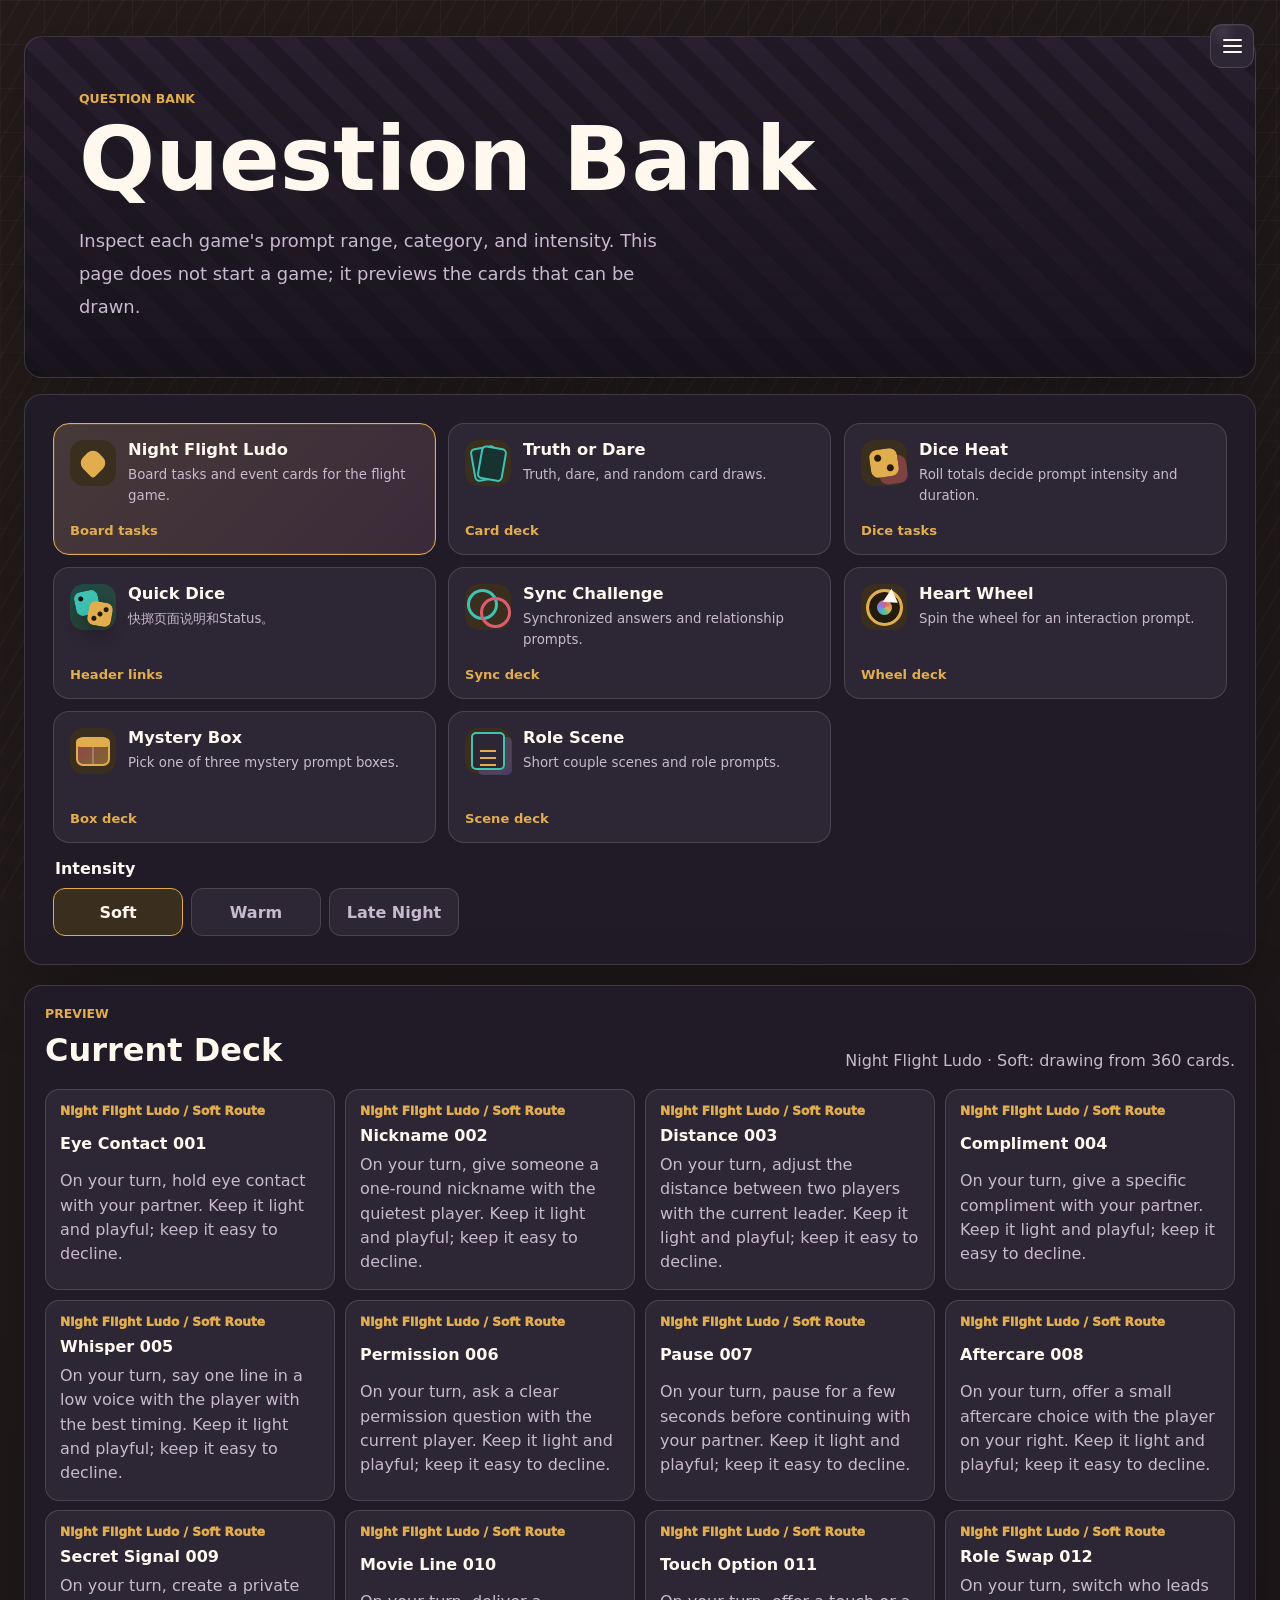
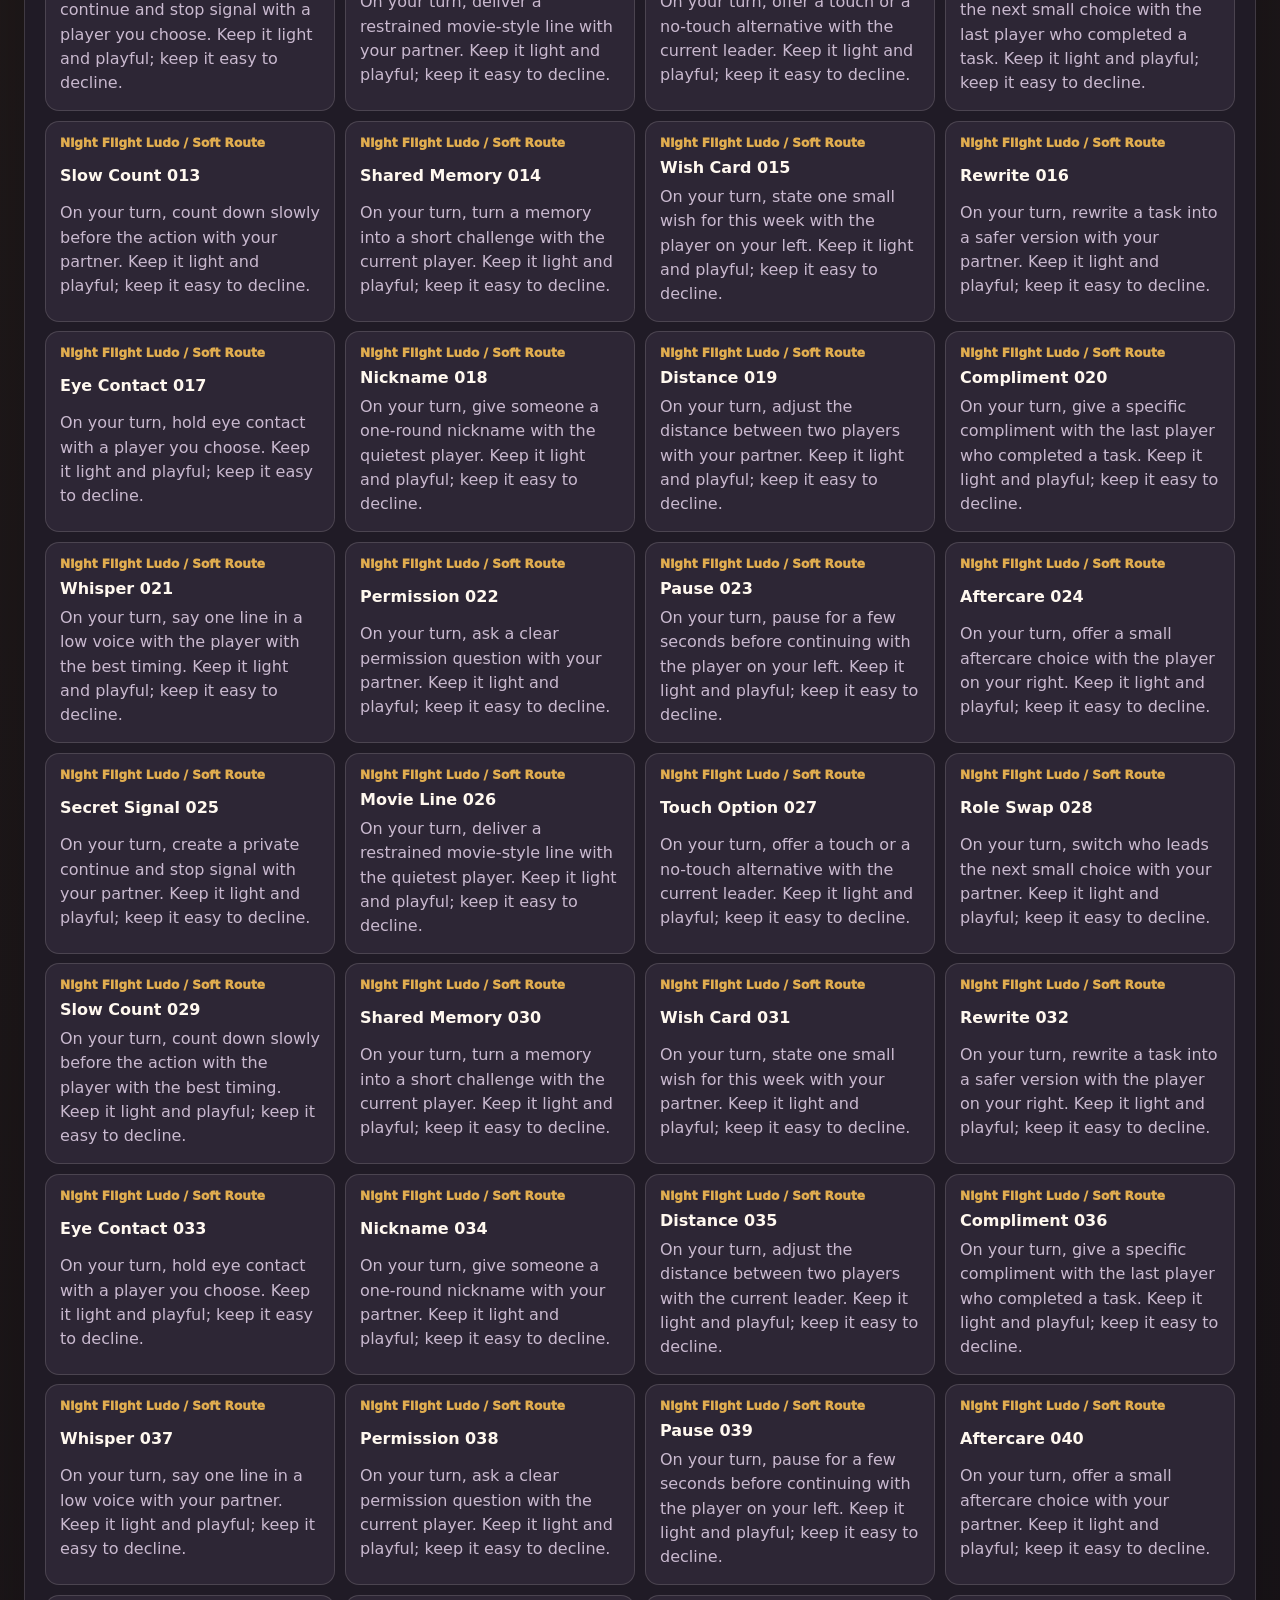
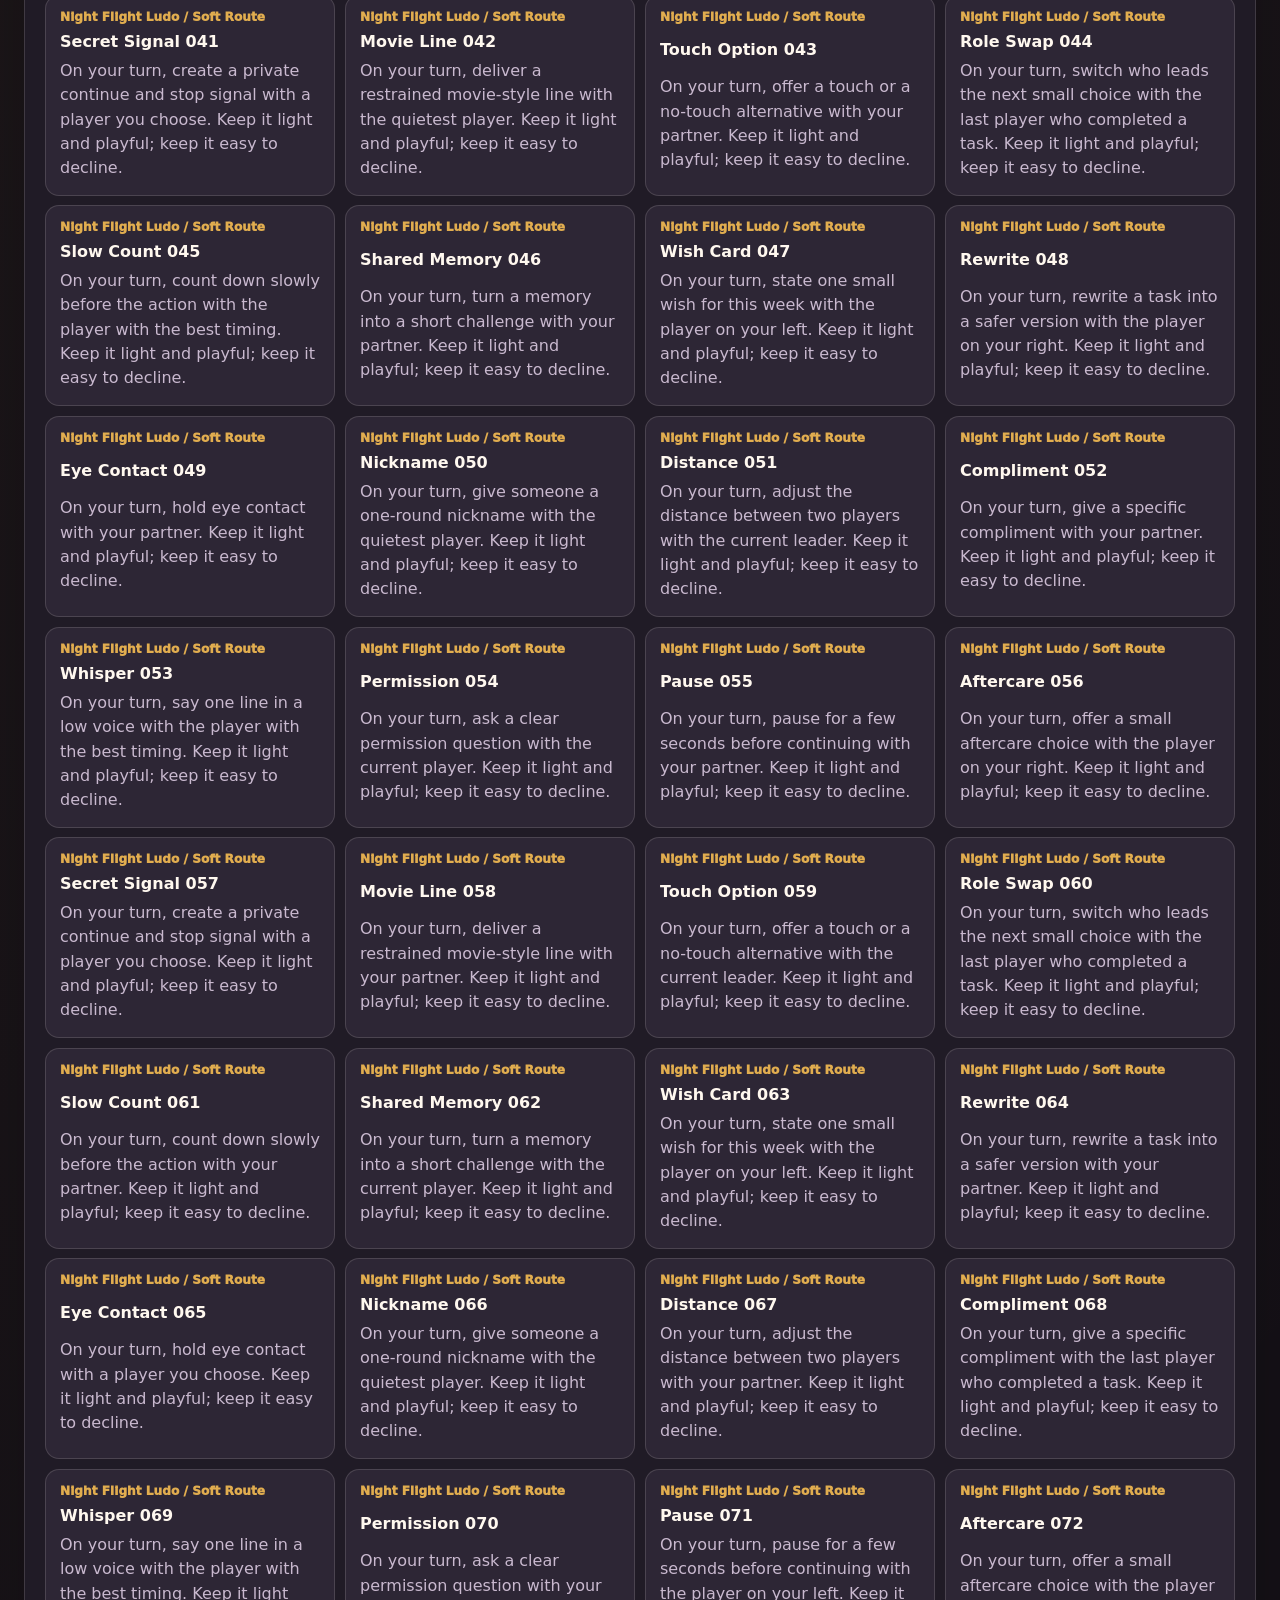
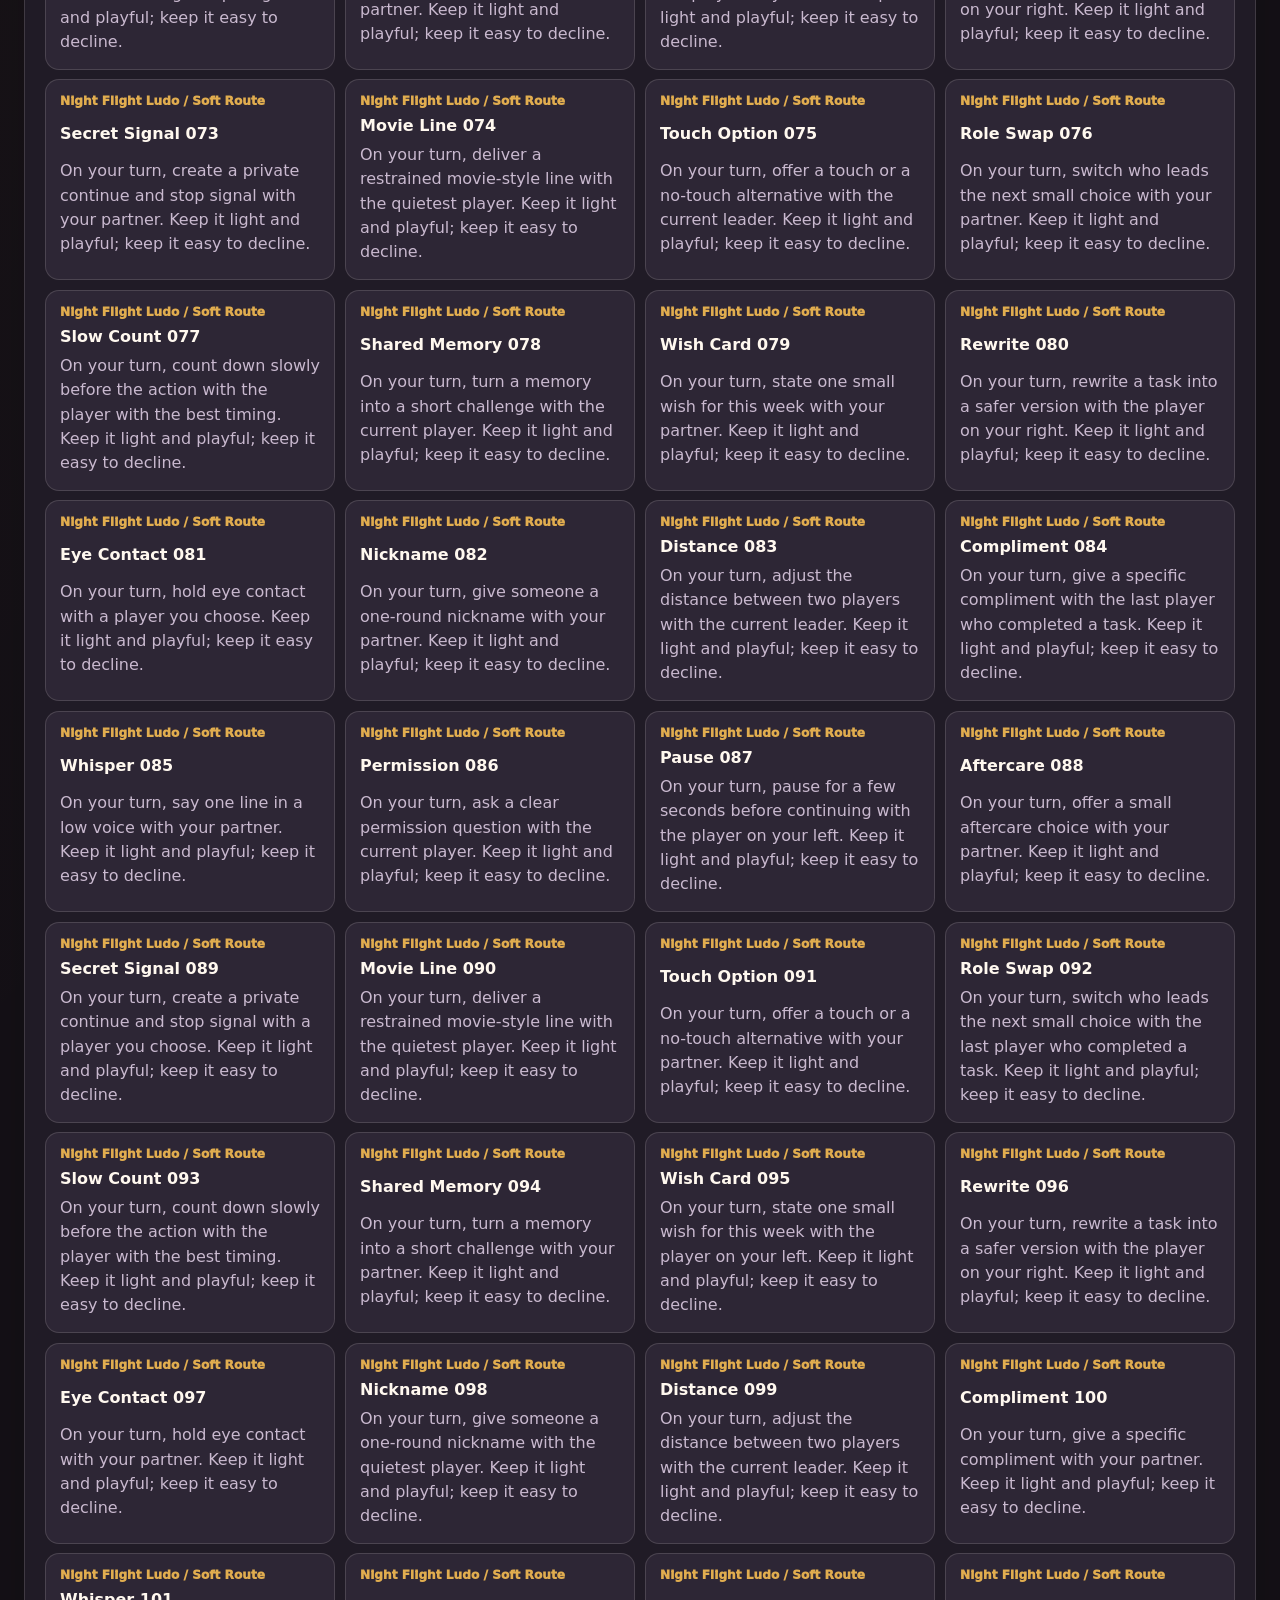
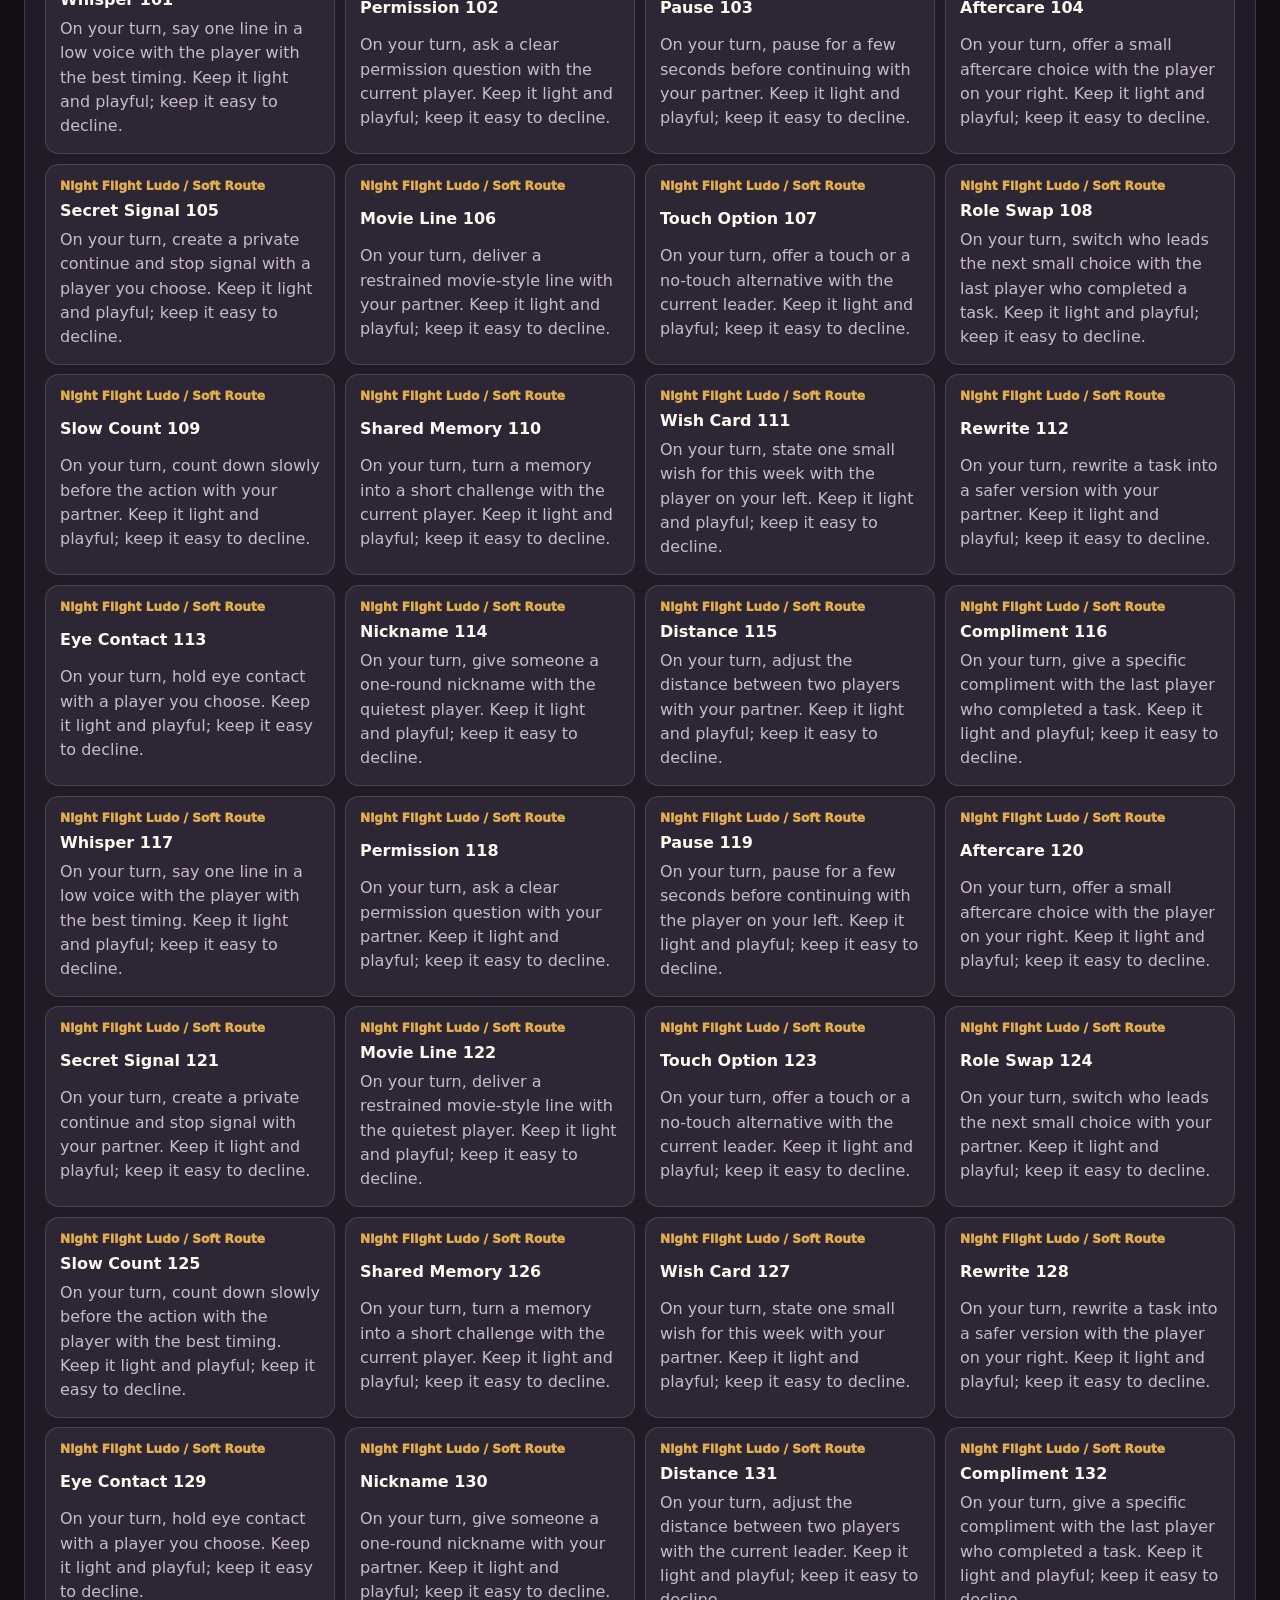
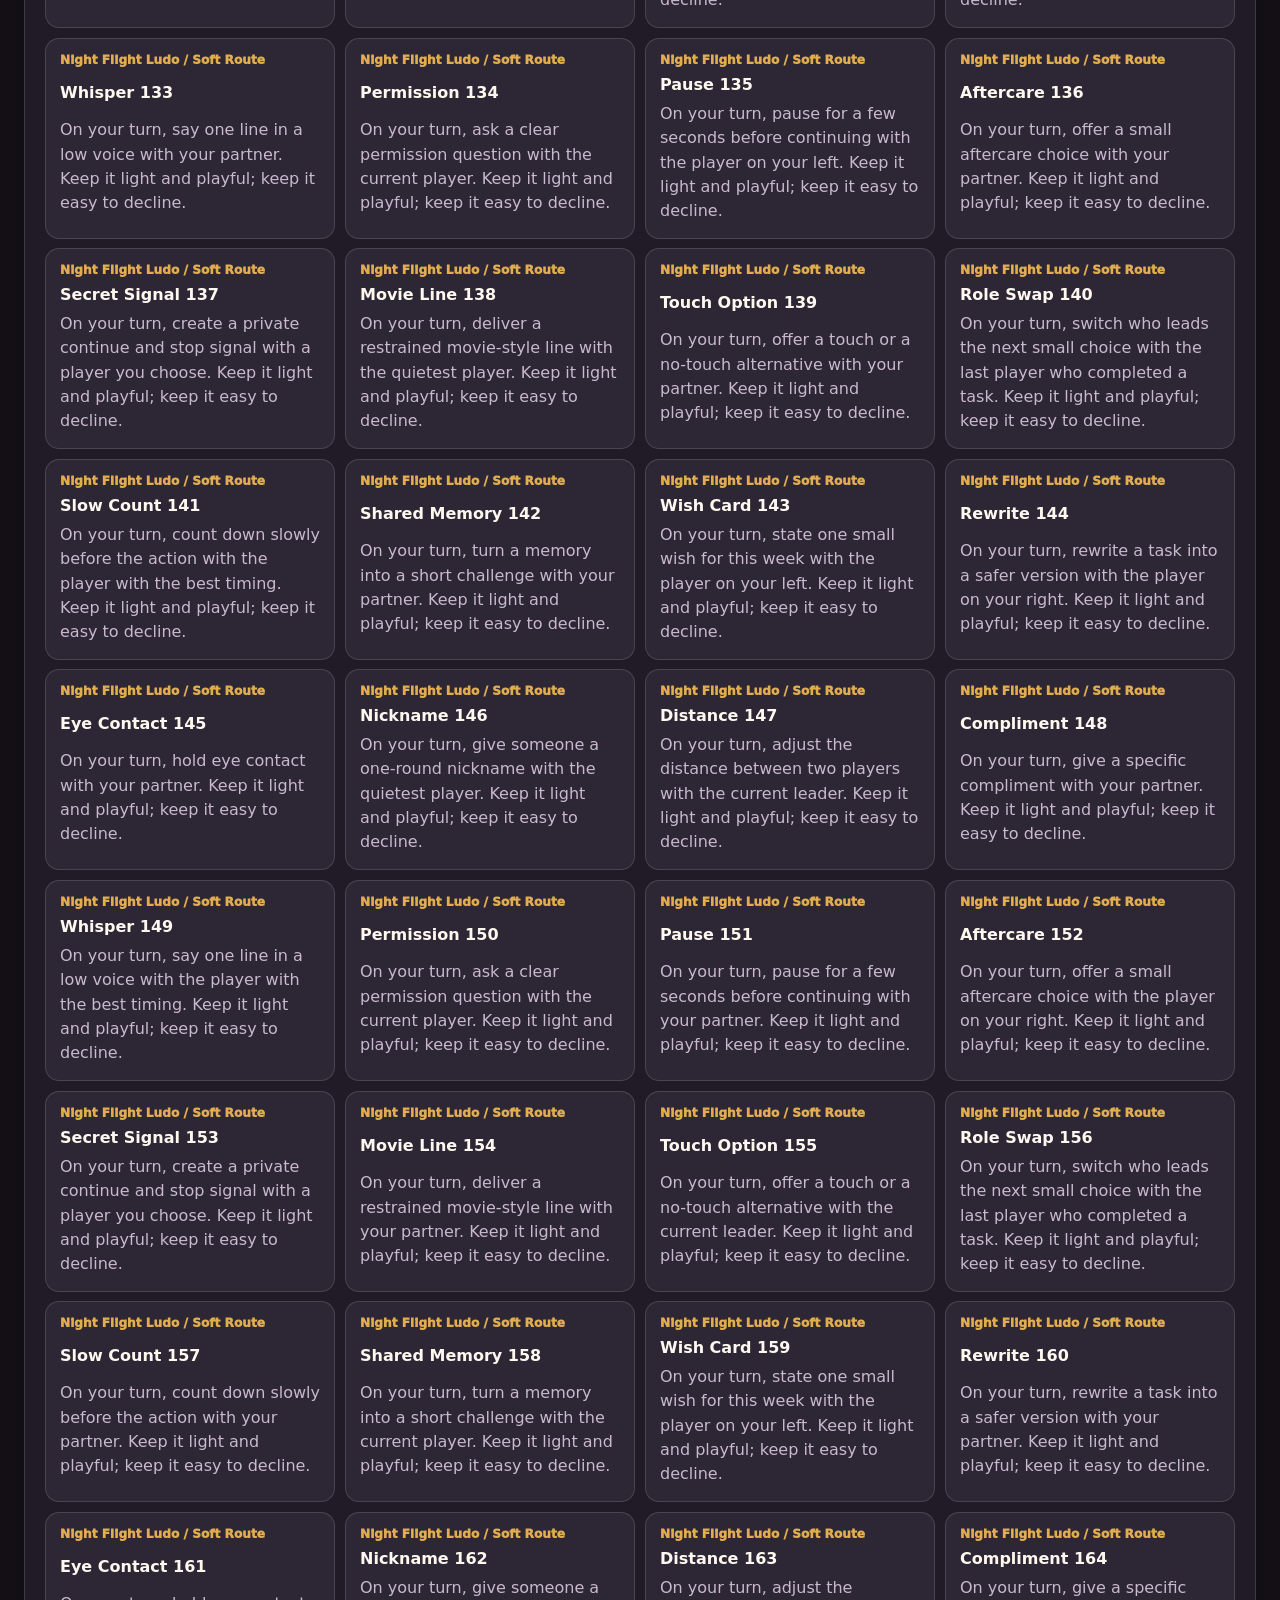
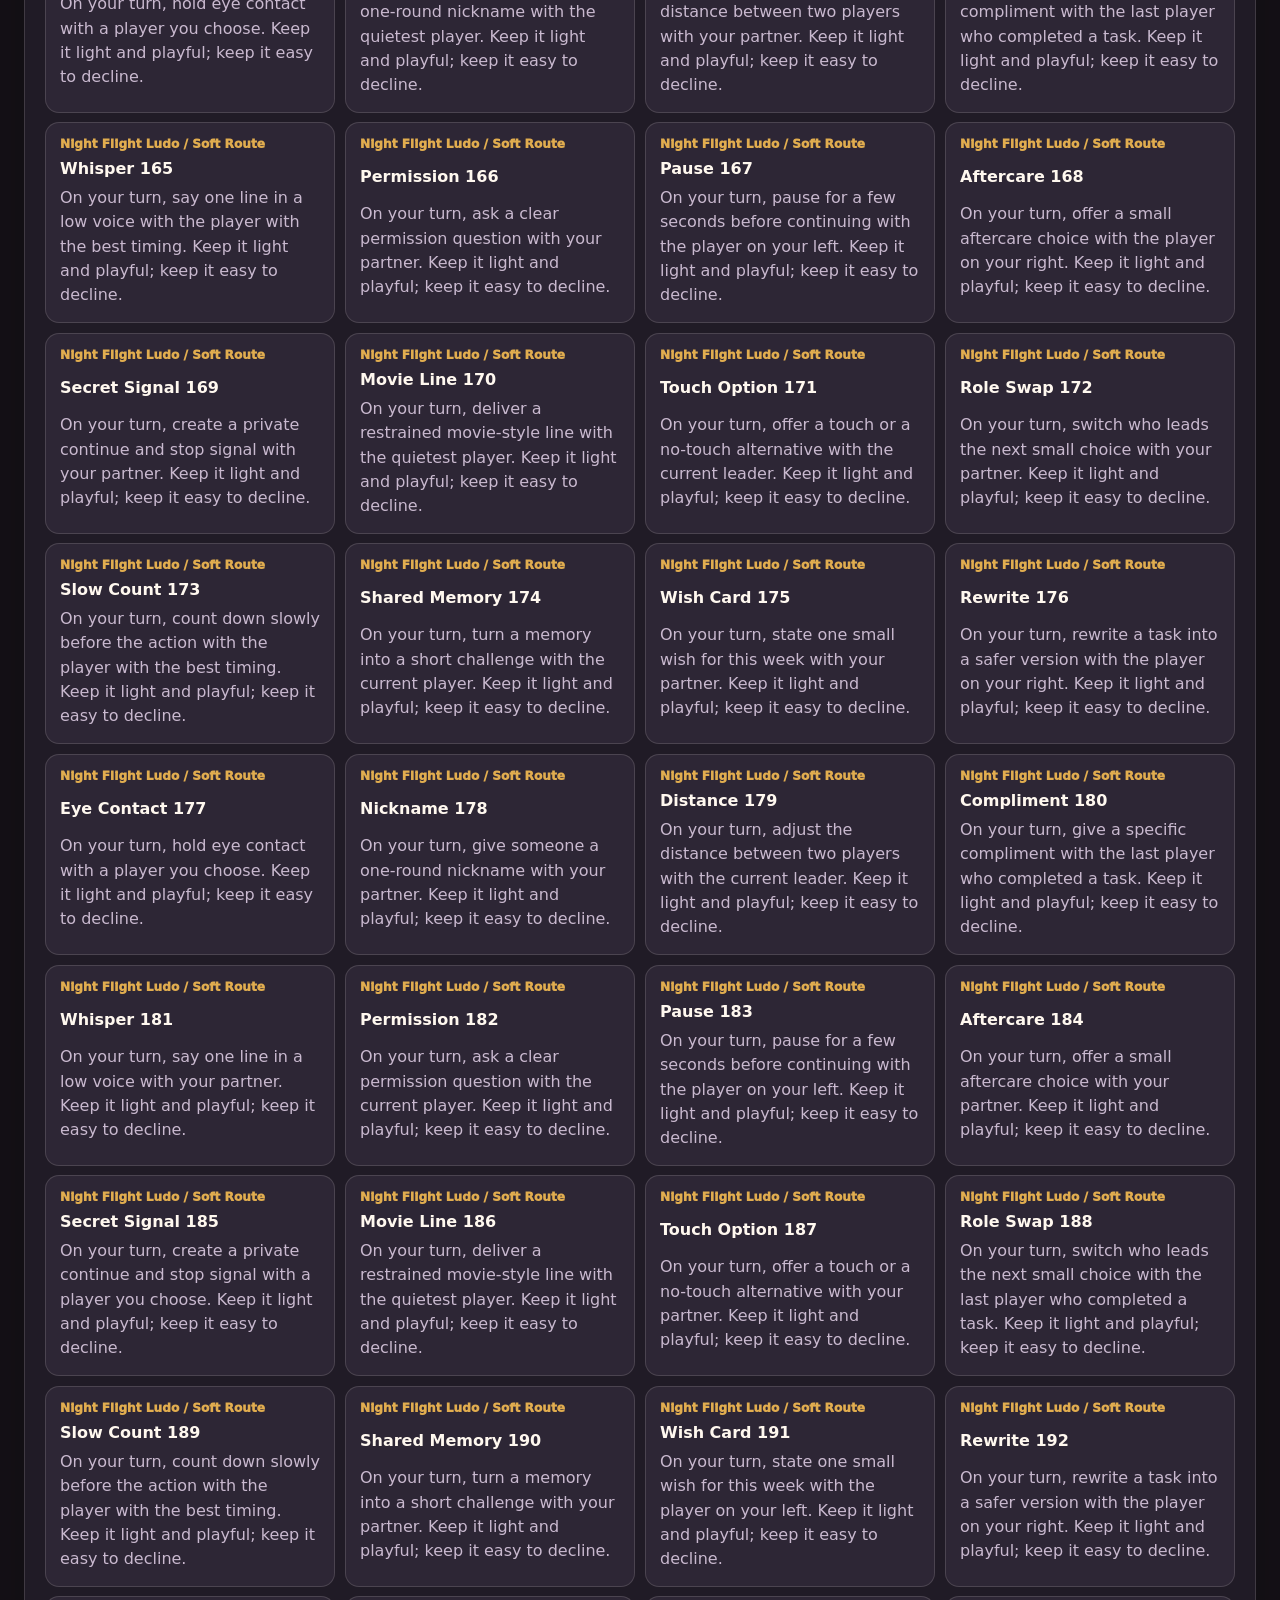
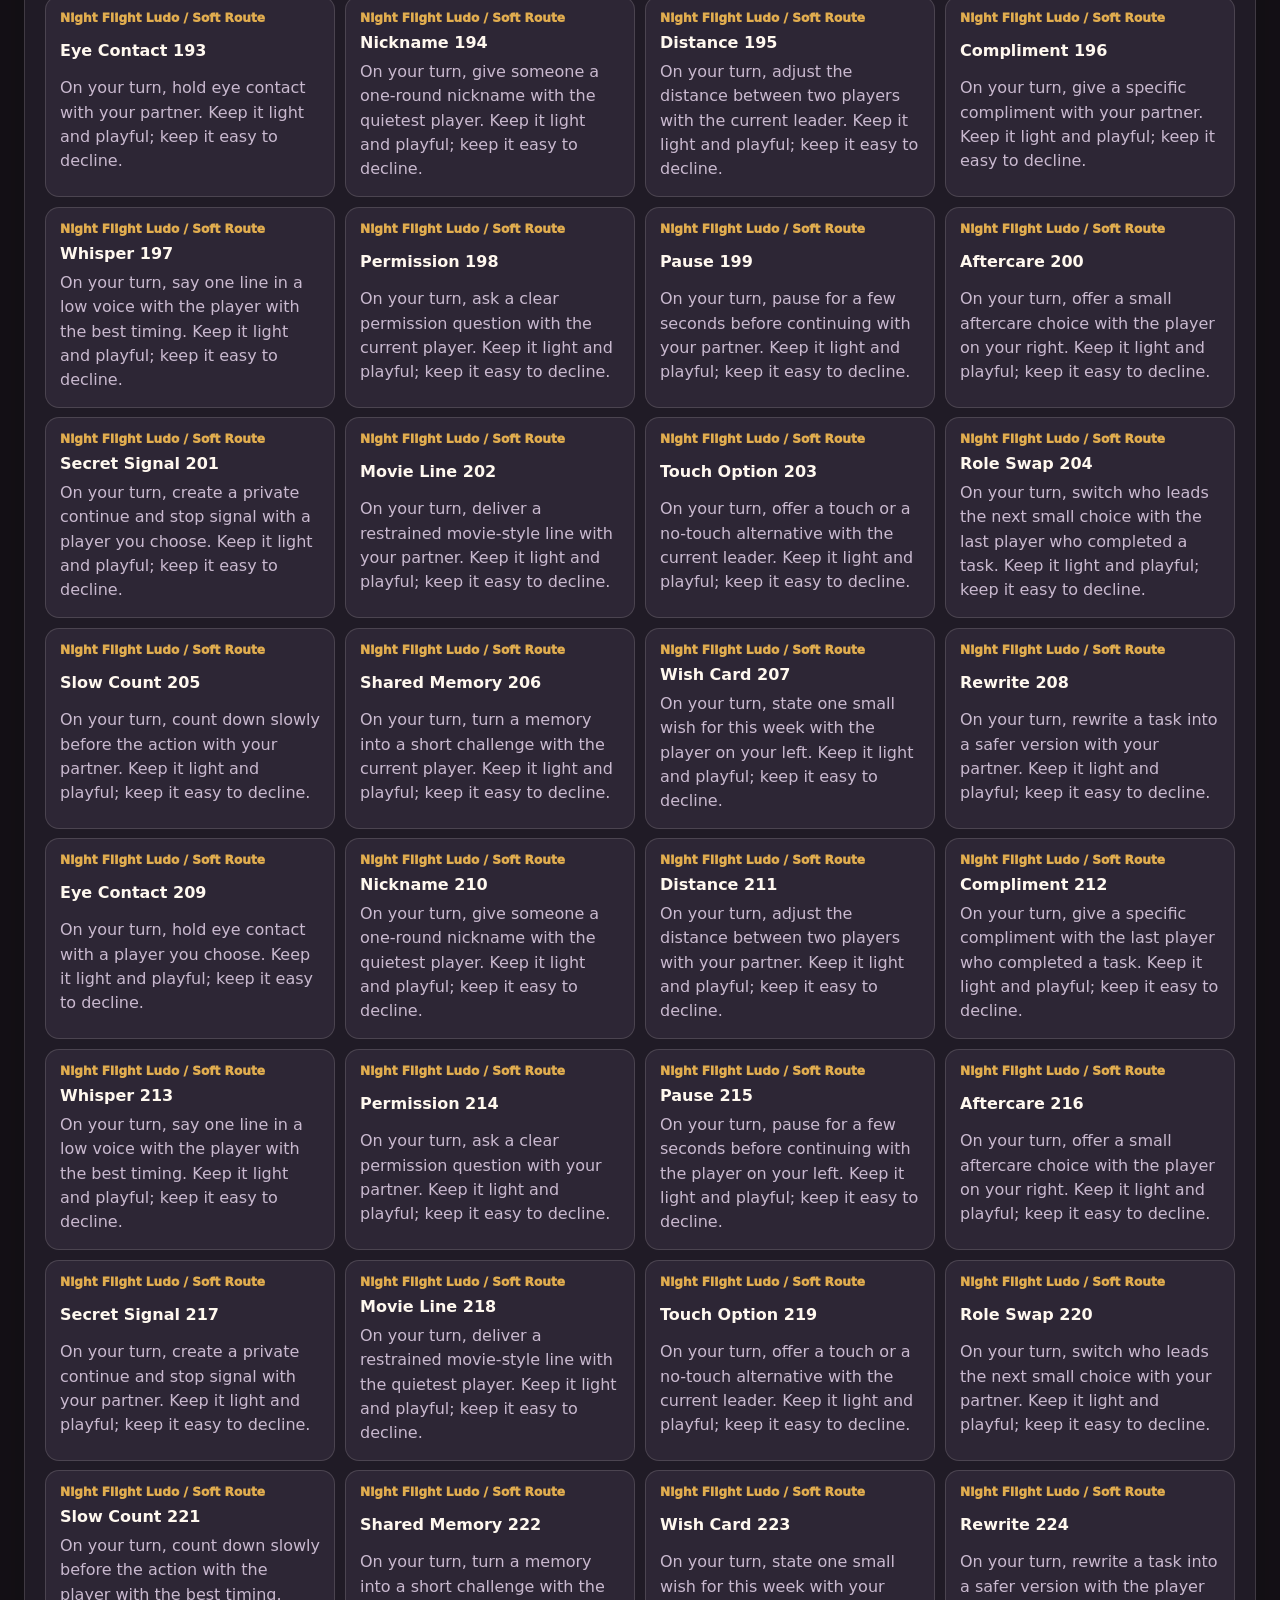
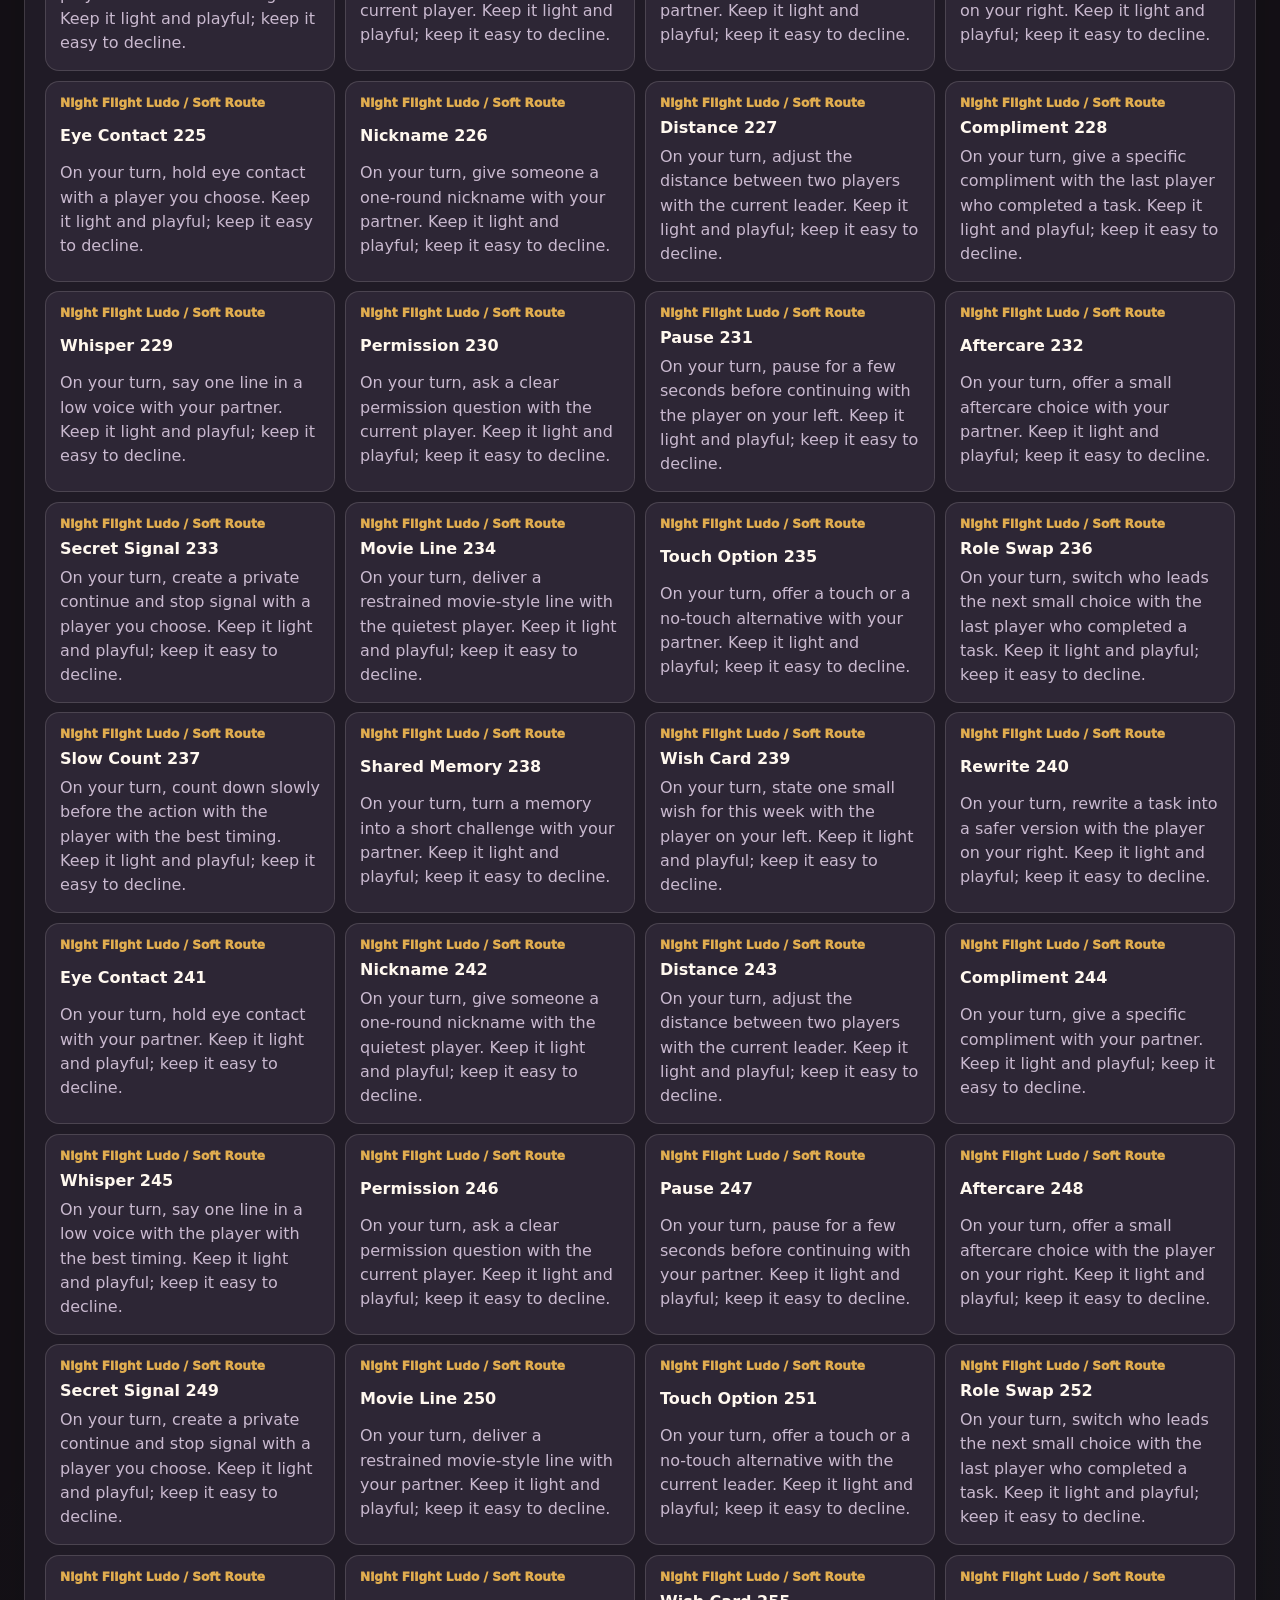
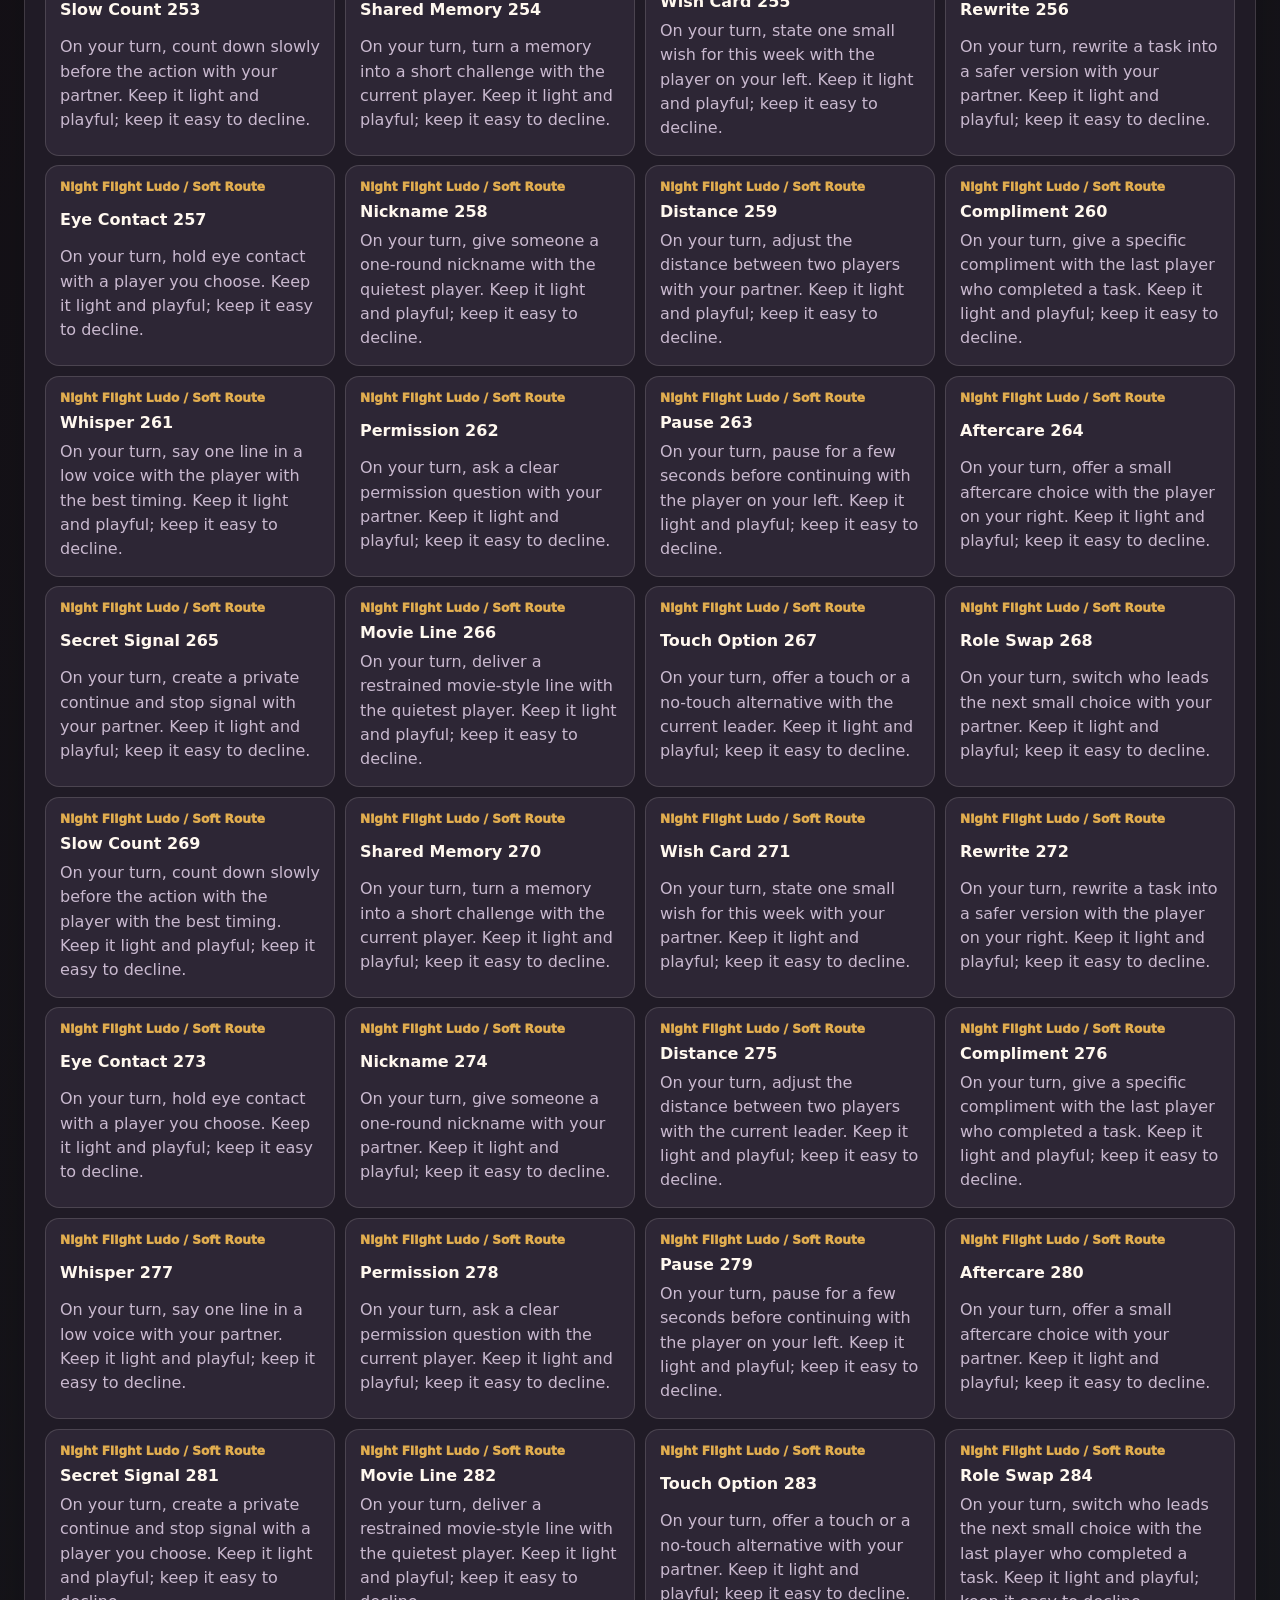
==== commit fc6e4d4f: "Add English language mode for games" ====
--- a/bank.html
+++ b/bank.html
@@ -183,6 +183,7 @@
       </section>
     </main>
 
+    <script src="data/english-content.js"></script>
     <script src="script.js"></script>
   </body>
 </html>
--- a/styles.css
+++ b/styles.css
@@ -17,6 +17,10 @@
   --focus: #ffd46b;
   --cell: #30283a;
   --safe: #51455e;
+  --visual-vh: 100vh;
+  --board-fit-size: min(78vh, 820px);
+  --game-content-height: none;
+  --game-stage-gap: 16px;
   color-scheme: dark;
   font-family:
     Inter, "PingFang SC", "Microsoft YaHei", "Noto Sans CJK SC", system-ui,
@@ -595,6 +599,31 @@
   white-space: nowrap;
 }
 
+.language-toggle {
+  min-height: 38px;
+  border: 1px solid color-mix(in srgb, var(--line) 84%, transparent);
+  border-radius: 999px;
+  background: rgba(45, 38, 53, 0.74);
+  color: var(--ink);
+  padding: 8px 13px;
+  font-size: 0.78rem;
+  font-weight: 1000;
+  letter-spacing: 0;
+  cursor: pointer;
+  touch-action: manipulation;
+  transition:
+    transform 180ms ease,
+    border-color 180ms ease,
+    background-color 180ms ease;
+}
+
+.language-toggle:hover,
+.language-toggle:focus-visible {
+  transform: translateY(-1px);
+  border-color: rgba(122, 245, 220, 0.46);
+  background: rgba(122, 245, 220, 0.16);
+}
+
 .header-meta b {
   color: var(--gold);
 }
@@ -2232,44 +2261,6 @@
   align-content: space-between;
 }
 
-.ddf-entry {
-  display: grid;
-  gap: 8px;
-  border: 1px solid rgba(192, 38, 79, 0.5);
-  border-radius: 16px;
-  background:
-    linear-gradient(135deg, rgba(192, 38, 79, 0.16), rgba(225, 173, 79, 0.06)),
-    var(--surface-strong);
-  color: var(--ink);
-  padding: 16px;
-  text-decoration: none;
-  transition:
-    border-color 180ms ease,
-    transform 180ms ease,
-    background-color 180ms ease;
-}
-
-.ddf-entry:hover {
-  transform: translateY(-2px);
-  border-color: #ff6b93;
-}
-
-.ddf-entry span {
-  color: #ff6b93;
-  font-size: 0.8rem;
-  font-weight: 1000;
-  text-transform: uppercase;
-}
-
-.ddf-entry strong {
-  font-size: 1.08rem;
-}
-
-.ddf-entry small {
-  color: var(--muted);
-  line-height: 1.55;
-}
-
 .game-icon {
   position: relative;
   display: grid;
@@ -2922,7 +2913,7 @@
   position: relative;
   isolation: isolate;
   display: grid;
-  gap: 16px;
+  gap: var(--game-stage-gap, 16px);
   padding-top: 18px;
   animation: panelEnter 420ms ease both;
 }
@@ -2983,9 +2974,20 @@
 
 .top-actions {
   display: flex;
-  flex-wrap: wrap;
+  flex-wrap: nowrap;
   justify-content: flex-end;
+  min-width: 0;
+  max-width: min(100%, 72vw);
+  overflow-x: auto;
+  overflow-y: hidden;
   gap: 10px;
+  scrollbar-width: thin;
+  -webkit-overflow-scrolling: touch;
+}
+
+.top-actions > * {
+  flex: 0 0 auto;
+  white-space: nowrap;
 }
 
 .top-bar > div:first-child {
@@ -3144,6 +3146,7 @@
   display: grid;
   gap: 16px;
   align-items: start;
+  min-width: 0;
 }
 
 .game-layout {
@@ -3164,9 +3167,41 @@
   grid-template-columns: minmax(420px, 1.35fr) minmax(260px, 0.65fr);
 }
 
+body.is-playing .game-view,
+body.is-playing .truth-view,
+body.is-playing .dice-view,
+body.is-playing .quick-dice-view,
+body.is-playing .sync-view,
+body.is-playing .mini-view {
+  --game-stage-gap: clamp(10px, 1vw, 16px);
+  min-height: min(100vh, var(--visual-vh, 100vh));
+}
+
+body.is-playing .game-layout,
+body.is-playing .truth-layout,
+body.is-playing .dice-layout,
+body.is-playing .quick-dice-layout,
+body.is-playing .sync-layout,
+body.is-playing .mini-layout {
+  min-height: 0;
+  align-items: stretch;
+}
+
+body.is-playing .side-panel {
+  max-height: var(--game-content-height, none);
+  overflow: auto;
+  scrollbar-width: thin;
+}
+
+body.is-playing .board-wrap {
+  max-height: var(--game-content-height, none);
+  overflow: hidden;
+}
+
 .side-panel {
   display: grid;
   gap: 14px;
+  min-width: 0;
   border: 1px solid color-mix(in srgb, var(--active-player) 16%, var(--line));
   border-radius: 18px;
   background:
@@ -3405,6 +3440,9 @@
 }
 
 .board-wrap {
+  display: grid;
+  min-width: 0;
+  align-items: center;
   border: 1px solid color-mix(in srgb, var(--active-player) 18%, var(--line));
   border-radius: 18px;
   background:
@@ -3418,7 +3456,7 @@
   display: grid;
   grid-template-columns: repeat(13, minmax(0, 1fr));
   grid-template-rows: repeat(13, minmax(0, 1fr));
-  width: min(78vh, 100%);
+  width: min(var(--board-fit-size, 78vh), 100%);
   max-width: 820px;
   aspect-ratio: 1;
   margin: 0 auto;
@@ -6713,6 +6751,20 @@
 }
 
 @media (max-width: 760px) {
+  button,
+  .primary-action,
+  .secondary-action,
+  .language-toggle,
+  .quick-nav a,
+  .game-card,
+  .segmented span,
+  .name-input input,
+  .move-button,
+  .mini-choice-grid button {
+    min-height: 48px;
+    touch-action: manipulation;
+  }
+
   .app-shell {
     padding: 10px 12px 28px;
   }
@@ -6823,11 +6875,16 @@
   }
 
   .board-wrap {
+    max-width: 100%;
+    overflow-x: auto;
+    overflow-y: hidden;
+    -webkit-overflow-scrolling: touch;
     padding: 8px;
   }
 
   .board {
-    width: calc(100vw - 40px);
+    width: min(640px, calc(100vw - 40px));
+    min-width: 320px;
   }
 
   .base {
@@ -6883,6 +6940,226 @@
 
   .mini-choice-grid {
     grid-template-columns: 1fr;
+  }
+
+  body.bank-page,
+  body.quick-dice-page,
+  body.ddf-dare-only {
+    overflow-x: hidden;
+  }
+
+  .bank-page .app-shell,
+  .quick-dice-page .app-shell,
+  .ddf-dare-only .app-shell {
+    width: 100%;
+    max-width: 100%;
+    padding: 12px 10px 26px;
+  }
+
+  .bank-page .site-header,
+  .quick-dice-page .site-header,
+  .ddf-dare-only .site-header {
+    z-index: 120;
+  }
+
+  .bank-page-hero,
+  .bank-section,
+  .quick-dice-view,
+  .ddf-panel,
+  .ddf-dare-only .game-view,
+  .ddf-dare-only .truth-view {
+    width: 100%;
+    max-width: 100%;
+    min-width: 0;
+  }
+
+  .bank-page-hero,
+  .section-heading,
+  .bank-section,
+  .quick-dice-stage,
+  .quick-dice-log,
+  .ddf-dare-only .top-bar,
+  .ddf-dare-only .side-panel,
+  .ddf-dare-only .board-wrap,
+  .ddf-dare-only .truth-stage,
+  .ddf-gate-card {
+    border-radius: 14px;
+  }
+
+  .bank-page-hero,
+  .bank-section {
+    padding: 14px;
+  }
+
+  .bank-page-hero h1 {
+    font-size: clamp(2.05rem, 12vw, 3.1rem);
+    line-height: 0.98;
+  }
+
+  .bank-page .bank-grid,
+  .ddf-bank-grid {
+    grid-template-columns: 1fr;
+    gap: 10px;
+  }
+
+  .bank-card,
+  .ddf-bank-card {
+    min-height: 0;
+    padding: 12px;
+  }
+
+  .bank-card h3,
+  .ddf-bank-card h3 {
+    font-size: 1.05rem;
+    line-height: 1.15;
+  }
+
+  .bank-card p,
+  .ddf-bank-card p {
+    font-size: 0.9rem;
+    line-height: 1.55;
+  }
+
+  .quick-dice-view {
+    gap: 12px;
+  }
+
+  .quick-dice-stage {
+    min-height: 420px;
+    padding: 16px;
+  }
+
+  .quick-roll-button {
+    min-height: 112px;
+  }
+
+  .quick-dice-log {
+    max-height: 220px;
+  }
+
+  .ddf-gate {
+    padding: 14px;
+  }
+
+  .ddf-gate-card {
+    padding: 20px;
+  }
+
+  .ddf-gate-card h1 {
+    font-size: clamp(1.8rem, 11vw, 2.6rem);
+  }
+
+  .ddf-panel {
+    padding-top: 0;
+  }
+
+  .ddf-panel .brand-block {
+    display: grid;
+    grid-template-columns: 1fr;
+    gap: 14px;
+    padding: 16px;
+  }
+
+  .ddf-hero-poster {
+    width: min(100%, 360px);
+    justify-self: center;
+  }
+
+  .ddf-copy {
+    gap: 12px;
+  }
+
+  .ddf-title {
+    font-size: clamp(1.85rem, 11vw, 2.8rem);
+    line-height: 0.94;
+  }
+
+  .ddf-hero-intro {
+    gap: 8px;
+    font-size: 0.9rem;
+    line-height: 1.55;
+  }
+
+  .ddf-stamps,
+  .ddf-panel .hero-metrics {
+    grid-template-columns: 1fr;
+    gap: 8px;
+  }
+
+  .ddf-panel .setup-form {
+    padding: 14px;
+  }
+
+  .ddf-panel .game-card {
+    grid-template-columns: 44px minmax(0, 1fr);
+    min-height: 72px;
+    padding: 10px;
+  }
+
+  .ddf-panel .game-card b {
+    grid-column: 2;
+    justify-self: start;
+    text-align: left;
+  }
+
+  .ddf-panel .name-fields,
+  .ddf-panel .setup-grid,
+  .ddf-panel .segmented {
+    grid-template-columns: 1fr;
+  }
+
+  .ddf-panel .name-input {
+    grid-template-columns: 44px minmax(0, 1fr);
+  }
+
+  .ddf-panel .consent-row {
+    align-items: flex-start;
+    font-size: 0.88rem;
+    line-height: 1.45;
+  }
+
+  .ddf-dare-only .game-layout,
+  .ddf-dare-only .truth-layout {
+    grid-template-columns: 1fr;
+    gap: 12px;
+  }
+
+  .ddf-dare-only .top-bar {
+    gap: 10px;
+    padding: 12px;
+  }
+
+  .ddf-dare-only .top-actions,
+  .ddf-dare-only .prompt-actions,
+  .ddf-dare-only .dialog-actions {
+    display: grid;
+    grid-template-columns: 1fr;
+    gap: 8px;
+  }
+
+  .ddf-dare-only .turn-card {
+    min-height: 0;
+    padding: 12px;
+  }
+
+  .ddf-dare-only .truth-stage {
+    min-height: 360px;
+    padding: 14px;
+  }
+
+  .ddf-dare-only .prompt-card {
+    padding: 18px;
+  }
+
+  .ddf-dare-only .prompt-card h3 {
+    font-size: clamp(1.6rem, 9vw, 2.35rem);
+  }
+
+  .ddf-dare-only .task-dialog {
+    inset: auto 10px calc(10px + env(safe-area-inset-bottom, 0px)) 10px;
+    width: calc(100vw - 20px);
+    max-height: 62vh;
+    transform: none;
   }
 
   .index-page .app-shell {
@@ -7032,14 +7309,6 @@
 
   .index-page .rules-preview article {
     padding: 12px;
-  }
-
-  .index-page .ddf-entry {
-    padding: 12px;
-  }
-
-  .index-page .ddf-entry small {
-    display: none;
   }
 
   .index-page .consent-row {
